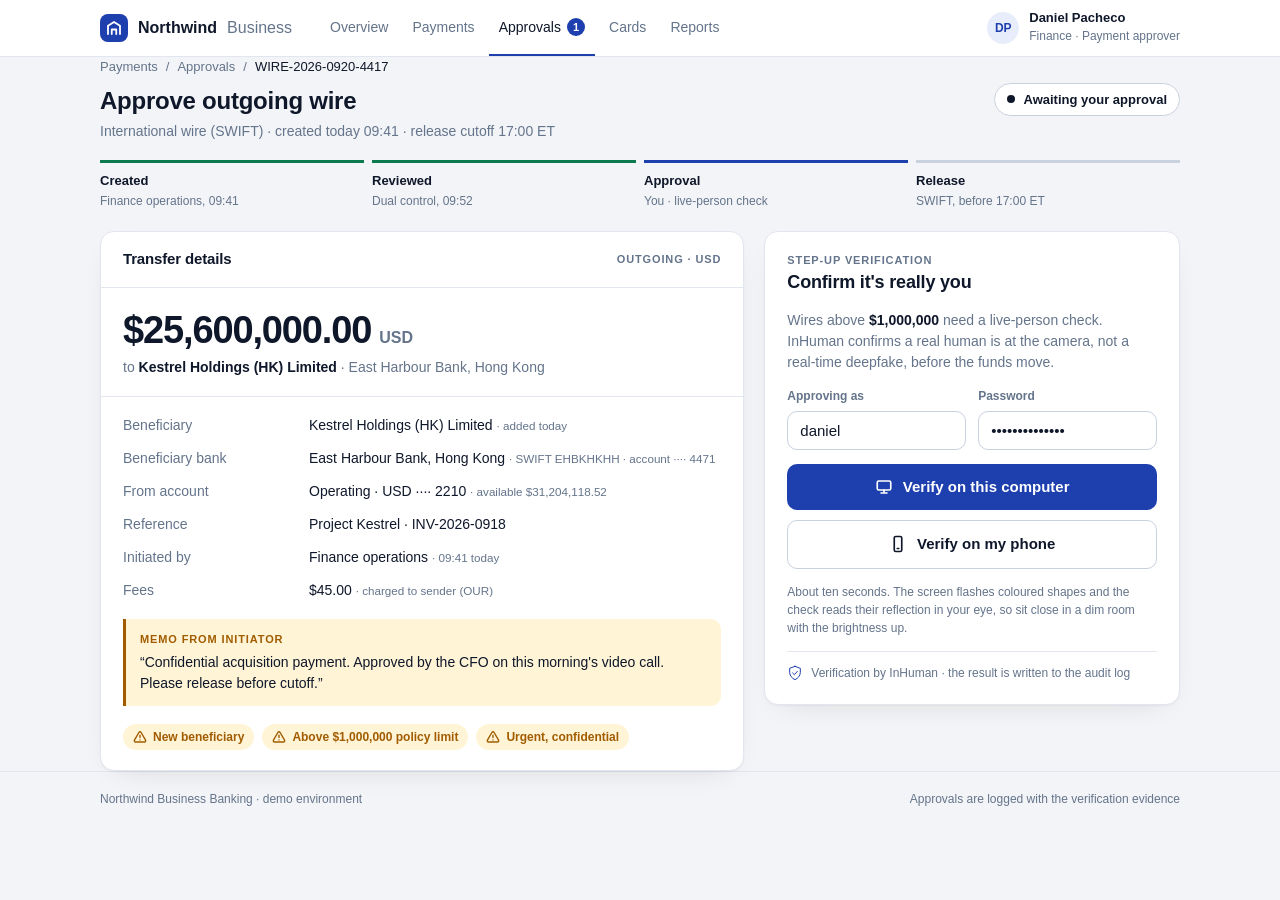
==== web/index.html @ 572b12ad "Web: hands-free check driven by live face tracking The selfie fires when the face is framed and stil" ====
<!doctype html>
<html lang="en">
<head>
<meta charset="utf-8">
<meta name="viewport" content="width=device-width, initial-scale=1">
<meta name="color-scheme" content="light dark">
<title>Northwind Business: approve wire</title>
<style>
  :root {
    --bg: #f3f4f7; --card: #ffffff; --ink: #0f172a; --muted: #64748b; --line: #e2e6ee; --line-strong: #c9d1de;
    --brand: #1e3fae; --brand-ink: #ffffff; --brand-soft: #e8edfb;
    --green: #0c7a4f; --green-bg: #e6f6ee; --red: #b42318; --red-bg: #fdecea;
    --amber: #a15c00; --amber-bg: #fff4d6; --blue: #1d4ed8; --blue-bg: #e9f0ff;
    --code-bg: #eef1f6;
    --shadow: 0 1px 2px rgba(15,23,42,.04), 0 10px 30px -18px rgba(15,23,42,.18);
  }
  @media (prefers-color-scheme: dark) {
    :root {
      --bg: #0b0f17; --card: #131926; --ink: #e6e9ef; --muted: #98a2b3; --line: #222a3a; --line-strong: #34405a;
      --brand: #6d8dff; --brand-ink: #0b0f17; --brand-soft: #1a2340;
      --green: #3ed39a; --green-bg: #0f2b22; --red: #ff8a7a; --red-bg: #3a1815;
      --amber: #f2c14e; --amber-bg: #362b0e; --blue: #8fb0ff; --blue-bg: #17223c;
      --code-bg: #1b2333;
      --shadow: 0 1px 2px rgba(0,0,0,.4), 0 10px 30px -18px rgba(0,0,0,.6);
    }
  }
  * { box-sizing: border-box; }
  html { -webkit-text-size-adjust: 100%; }
  body { margin: 0; background: var(--bg); color: var(--ink);
    font: 14px/1.5 -apple-system, BlinkMacSystemFont, "Inter", "Segoe UI", Roboto, sans-serif;
    -webkit-font-smoothing: antialiased; }
  a { color: var(--brand); }
  h1, h2, h3 { margin: 0; font-weight: 650; letter-spacing: -.01em; }
  p { margin: 0; }
  code { font: 12px/1.4 ui-monospace, SFMono-Regular, Menlo, monospace; background: var(--code-bg);
    padding: 1px 6px; border-radius: 6px; }
  .wrap { max-width: 1120px; margin: 0 auto; padding: 0 20px; }
  .num { font-variant-numeric: tabular-nums; }
  svg.i { width: 18px; height: 18px; flex: none; }

  /* Top bar */
  .topbar { background: var(--card); border-bottom: 1px solid var(--line); position: sticky; top: 0; z-index: 5; }
  .topbar .wrap { height: 56px; display: flex; align-items: center; gap: 28px; }
  .brand { display: flex; align-items: center; gap: 10px; color: var(--ink); text-decoration: none; font-weight: 700; font-size: 16px; }
  .brand .mark { width: 28px; height: 28px; border-radius: 8px; background: var(--brand); color: var(--brand-ink);
    display: grid; place-items: center; }
  .brand .mark svg { width: 18px; height: 18px; }
  .brand .biz { color: var(--muted); font-weight: 500; }
  nav.tabs { display: flex; gap: 4px; height: 100%; }
  nav.tabs a { display: flex; align-items: center; gap: 6px; padding: 0 10px; color: var(--muted); text-decoration: none;
    font-weight: 500; border-bottom: 2px solid transparent; }
  nav.tabs a.on { color: var(--ink); border-bottom-color: var(--brand); }
  nav.tabs .badge { background: var(--brand); color: var(--brand-ink); font-size: 11px; font-weight: 700; padding: 0 6px;
    border-radius: 999px; line-height: 18px; }
  .me { margin-left: auto; display: flex; align-items: center; gap: 10px; }
  .me .avatar { width: 32px; height: 32px; border-radius: 50%; background: var(--brand-soft); color: var(--brand);
    display: grid; place-items: center; font-weight: 700; font-size: 12px; }
  .me b { display: block; font-size: 13px; line-height: 1.2; }
  .me small { color: var(--muted); font-size: 12px; }
  @media (max-width: 760px) { nav.tabs, .me div { display: none; } }

  /* Page head */
  main { padding: 24px 0 56px; }
  .crumbs { color: var(--muted); font-size: 13px; display: flex; gap: 8px; flex-wrap: wrap; }
  .crumbs span:last-child { color: var(--ink); font-weight: 500; }
  .pagehead { display: flex; align-items: flex-start; justify-content: space-between; gap: 16px; margin: 6px 0 18px; flex-wrap: wrap; }
  .pagehead h1 { font-size: 24px; }
  .pagehead .sub { color: var(--muted); margin-top: 2px; }
  .chip { display: inline-flex; align-items: center; gap: 8px; padding: 6px 12px; border-radius: 999px; font-weight: 600;
    font-size: 13px; border: 1px solid var(--line-strong); background: var(--card); white-space: nowrap; }
  .chip::before { content: ""; width: 8px; height: 8px; border-radius: 50%; background: currentColor; }
  .chip.info { color: var(--blue); background: var(--blue-bg); border-color: transparent; }
  .chip.info::before { animation: pulse 1.2s ease-in-out infinite; }
  .chip.ok { color: var(--green); background: var(--green-bg); border-color: transparent; }
  .chip.bad { color: var(--red); background: var(--red-bg); border-color: transparent; }
  .chip.warn { color: var(--amber); background: var(--amber-bg); border-color: transparent; }

  /* Progress steps */
  ol.steps { list-style: none; margin: 0 0 20px; padding: 0; display: grid; grid-template-columns: repeat(4, 1fr); gap: 8px; }
  ol.steps li { border-top: 3px solid var(--line-strong); padding-top: 8px; }
  ol.steps b { display: block; font-size: 13px; font-weight: 600; }
  ol.steps small { color: var(--muted); font-size: 12px; }
  ol.steps li.done { border-top-color: var(--green); }
  ol.steps li.current { border-top-color: var(--brand); }
  ol.steps li.active { border-top-color: var(--blue); animation: pulse 1.2s ease-in-out infinite; }
  ol.steps li.failed { border-top-color: var(--red); }
  ol.steps li.hold { border-top-color: var(--amber); }
  @media (max-width: 560px) { ol.steps small { display: none; } }

  /* Layout */
  .grid { display: grid; grid-template-columns: minmax(0, 1.55fr) minmax(320px, 1fr); gap: 20px; align-items: start; }
  @media (max-width: 860px) { .grid { grid-template-columns: 1fr; } }
  .card { background: var(--card); border: 1px solid var(--line); border-radius: 14px; box-shadow: var(--shadow); }
  .card > .head { padding: 16px 22px; border-bottom: 1px solid var(--line); display: flex; align-items: center; justify-content: space-between; gap: 12px; }
  .card > .head h2 { font-size: 15px; }
  .eyebrow { font-size: 11px; font-weight: 700; letter-spacing: .08em; text-transform: uppercase; color: var(--muted); }

  /* Transfer details */
  .hero { padding: 22px 22px 18px; border-bottom: 1px solid var(--line); }
  .amount { font-size: 38px; font-weight: 650; letter-spacing: -.03em; line-height: 1.1; }
  .amount small { font-size: 16px; font-weight: 600; color: var(--muted); letter-spacing: 0; margin-left: 8px; }
  @media (max-width: 480px) { .amount { font-size: 30px; } .amount small { font-size: 14px; } }
  .hero .to { margin-top: 6px; color: var(--muted); }
  .hero .to b { color: var(--ink); font-weight: 600; }
  dl.kv { margin: 0; padding: 18px 22px; display: grid; grid-template-columns: 170px 1fr; row-gap: 12px; column-gap: 16px; }
  dl.kv dt { color: var(--muted); }
  dl.kv dd { margin: 0; }
  dl.kv dd small { color: var(--muted); }
  @media (max-width: 560px) { dl.kv { grid-template-columns: 1fr; row-gap: 4px; } dl.kv dd { margin-bottom: 8px; } }
  .memo { margin: 0 22px 18px; padding: 12px 14px; border-left: 3px solid var(--amber); background: var(--amber-bg);
    border-radius: 0 10px 10px 0; color: var(--ink); }
  .memo .eyebrow { color: var(--amber); margin-bottom: 4px; }
  .flags { display: flex; flex-wrap: wrap; gap: 8px; padding: 0 22px 20px; }
  .flag { display: inline-flex; align-items: center; gap: 6px; padding: 4px 10px; border-radius: 999px; font-size: 12px; font-weight: 600;
    color: var(--amber); background: var(--amber-bg); }
  .flag svg { width: 14px; height: 14px; }

  /* Approval panel */
  .approve { position: sticky; top: 76px; }
  .approve .body { padding: 20px 22px 22px; display: flex; flex-direction: column; gap: 14px; }
  .approve h2 { font-size: 18px; }
  .approve .lead { color: var(--muted); }
  .approve .lead b { color: var(--ink); font-weight: 600; }
  label { display: block; font-size: 12px; font-weight: 600; color: var(--muted); margin-bottom: 6px; }
  input { width: 100%; padding: 10px 12px; border-radius: 10px; border: 1px solid var(--line-strong); background: transparent;
    color: var(--ink); font-size: 15px; font-family: inherit; }
  input:focus { outline: 2px solid var(--brand); outline-offset: -1px; border-color: transparent; }
  .fields { display: grid; grid-template-columns: 1fr 1fr; gap: 12px; }
  @media (max-width: 400px) { .fields { grid-template-columns: 1fr; } }
  .choices { display: flex; flex-direction: column; gap: 10px; }
  button { display: flex; align-items: center; justify-content: center; gap: 10px; width: 100%; padding: 12px 16px; border: 0;
    border-radius: 10px; font: inherit; font-size: 15px; font-weight: 600; cursor: pointer; }
  button.primary { background: var(--brand); color: var(--brand-ink); }
  button.alt { background: transparent; color: var(--ink); border: 1px solid var(--line-strong); }
  button:disabled { opacity: .5; cursor: default; }
  .fine { color: var(--muted); font-size: 12px; }
  .powered { display: flex; align-items: center; gap: 8px; color: var(--muted); font-size: 12px; padding-top: 12px; border-top: 1px solid var(--line); }
  .powered svg { width: 16px; height: 16px; color: var(--brand); }

  /* Status: waiting */
  #status { margin-top: 20px; display: none; }
  .wait { padding: 22px; display: flex; gap: 18px; align-items: flex-start; }
  .wait h2 { font-size: 17px; }
  .wait p { color: var(--muted); margin-top: 2px; }
  .wait .how { margin: 12px 0 0; padding: 0 0 0 18px; color: var(--muted); display: flex; gap: 20px; flex-wrap: wrap; }
  .wait .how li { padding-right: 4px; }
  .wait .reqid { margin-left: auto; color: var(--muted); font-size: 12px; white-space: nowrap; }
  @media (max-width: 640px) { .wait { flex-wrap: wrap; } .wait .reqid { margin-left: 0; } }
  .spinner { width: 26px; height: 26px; border-radius: 50%; border: 3px solid var(--blue); border-right-color: transparent;
    animation: spin .9s linear infinite; flex: none; margin-top: 2px; }
  @keyframes spin { to { transform: rotate(360deg); } }
  @keyframes pulse { 50% { opacity: .35; } }

  /* Status: verification report */
  .report { overflow: hidden; }
  .verdict { padding: 20px 22px; display: flex; gap: 16px; align-items: center; }
  .verdict .mark { width: 48px; height: 48px; border-radius: 50%; display: grid; place-items: center; flex: none; }
  .verdict .mark svg { width: 26px; height: 26px; }
  .verdict h2 { font-size: 20px; }
  .verdict p { margin-top: 2px; }
  .verdict img { width: 64px; height: 64px; border-radius: 50%; object-fit: cover; flex: none; margin-left: auto;
    border: 2px solid var(--card); box-shadow: 0 0 0 1px var(--line-strong); }
  .verdict.ok { background: var(--green-bg); color: var(--green); }
  .verdict.bad { background: var(--red-bg); color: var(--red); }
  .verdict.warn { background: var(--amber-bg); color: var(--amber); }
  .verdict.ok .mark { background: var(--green); color: #fff; }
  .verdict.bad .mark { background: var(--red); color: #fff; }
  .verdict.warn .mark { background: var(--amber); color: #fff; }
  .outcome { padding: 14px 22px; border-bottom: 1px solid var(--line); display: flex; gap: 12px; align-items: baseline; flex-wrap: wrap; }
  .outcome b { font-size: 15px; }
  .outcome span { color: var(--muted); }
  .compare { display: grid; grid-template-columns: 1fr auto 1fr; gap: 14px; align-items: stretch; padding: 18px 22px; border-bottom: 1px solid var(--line); }
  .compare .cell { border: 1px solid var(--line); border-radius: 12px; padding: 14px 16px; }
  .compare .cell.hi { border-color: var(--line-strong); background: var(--bg); }
  .compare .big { font-size: 18px; font-weight: 650; margin: 4px 0 2px; }
  .compare .sm { color: var(--muted); font-size: 12px; }
  .compare .vs { align-self: center; color: var(--muted); font-size: 12px; font-weight: 700; letter-spacing: .08em; }
  .compare .ok .big { color: var(--green); } .compare .bad .big { color: var(--red); } .compare .warn .big { color: var(--amber); }
  @media (max-width: 640px) { .compare { grid-template-columns: 1fr; } .compare .vs { justify-self: center; } }
  .tiles { display: grid; grid-template-columns: repeat(auto-fit, minmax(190px, 1fr)); gap: 12px; padding: 18px 22px; }
  .tile { border: 1px solid var(--line); border-radius: 12px; padding: 12px 14px; }
  .tile .name { display: flex; align-items: center; gap: 7px; font-size: 11px; font-weight: 700; letter-spacing: .06em;
    text-transform: uppercase; color: var(--muted); }
  .dot { width: 9px; height: 9px; border-radius: 50%; background: var(--line-strong); }
  .dot.green { background: var(--green); } .dot.red { background: var(--red); } .dot.yellow { background: var(--amber); }
  .tile .headline { font-size: 17px; font-weight: 650; margin-top: 4px; }
  .tile .detail { font-size: 12px; color: var(--muted); margin-top: 2px; }
  .meta { padding: 12px 22px 16px; color: var(--muted); font-size: 12px; display: flex; gap: 16px; flex-wrap: wrap; border-top: 1px solid var(--line); min-width: 0; }
  .meta code { overflow-wrap: anywhere; }
  .error { padding: 18px 22px; color: var(--red); background: var(--red-bg); }
  .error h2 { font-size: 16px; }

  footer.foot { border-top: 1px solid var(--line); color: var(--muted); font-size: 12px; padding: 18px 0; }
  footer.foot .wrap { display: flex; justify-content: space-between; gap: 12px; flex-wrap: wrap; }
  @media (prefers-reduced-motion: reduce) { .spinner, .chip.info::before, ol.steps li.active { animation: none; } }
</style>
</head>
<body>

<header class="topbar">
  <div class="wrap">
    <a class="brand" href="#">
      <span class="mark" aria-hidden="true"><svg viewBox="0 0 24 24" fill="none" stroke="currentColor" stroke-width="2.4" stroke-linecap="round" stroke-linejoin="round"><path d="M4 20V9l8-5 8 5v11"/><path d="M9 20v-6h6v6"/></svg></span>
      <span>Northwind</span><span class="biz">Business</span>
    </a>
    <nav class="tabs" aria-label="Sections">
      <a href="#">Overview</a><a href="#">Payments</a><a href="#" class="on">Approvals <span class="badge">1</span></a><a href="#">Cards</a><a href="#">Reports</a>
    </nav>
    <div class="me"><div class="avatar">DP</div><div><b>Daniel Pacheco</b><small>Finance · Payment approver</small></div></div>
  </div>
</header>

<main class="wrap">
  <div class="crumbs"><span>Payments</span><span>/</span><span>Approvals</span><span>/</span><span>WIRE-2026-0920-4417</span></div>
  <div class="pagehead">
    <div><h1>Approve outgoing wire</h1><p class="sub">International wire (SWIFT) · created today 09:41 · release cutoff 17:00 ET</p></div>
    <span id="stateChip" class="chip">Awaiting your approval</span>
  </div>

  <ol class="steps" aria-label="Progress">
    <li class="done"><b>Created</b><small>Finance operations, 09:41</small></li>
    <li class="done"><b>Reviewed</b><small>Dual control, 09:52</small></li>
    <li id="stepApprove" class="current"><b>Approval</b><small id="stepApproveSub">You · live-person check</small></li>
    <li id="stepRelease"><b>Release</b><small>SWIFT, before 17:00 ET</small></li>
  </ol>

  <div class="grid">
    <section class="card details" aria-label="Transfer details">
      <div class="head"><h2>Transfer details</h2><span class="eyebrow">Outgoing · USD</span></div>
      <div class="hero">
        <div class="amount num">$25,600,000.00<small>USD</small></div>
        <p class="to">to <b>Kestrel Holdings (HK) Limited</b> · East Harbour Bank, Hong Kong</p>
      </div>
      <dl class="kv">
        <dt>Beneficiary</dt><dd>Kestrel Holdings (HK) Limited <small>· added today</small></dd>
        <dt>Beneficiary bank</dt><dd>East Harbour Bank, Hong Kong <small class="num">· SWIFT EHBKHKHH · <span style="white-space:nowrap">account ···· 4471</span></small></dd>
        <dt>From account</dt><dd>Operating · USD <span class="num">···· 2210</span> <small class="num">· available $31,204,118.52</small></dd>
        <dt>Reference</dt><dd>Project Kestrel · <span class="num">INV-2026-0918</span></dd>
        <dt>Initiated by</dt><dd>Finance operations <small>· 09:41 today</small></dd>
        <dt>Fees</dt><dd class="num">$45.00 <small>· charged to sender (OUR)</small></dd>
      </dl>
      <div class="memo">
        <div class="eyebrow">Memo from initiator</div>
        “Confidential acquisition payment. Approved by the CFO on this morning's video call. Please release before cutoff.”
      </div>
      <div class="flags" aria-label="Risk flags">
        <span class="flag"><svg viewBox="0 0 24 24" fill="none" stroke="currentColor" stroke-width="2.4" stroke-linecap="round"><path d="M12 9v4M12 17h.01"/><path d="M10.3 3.9 2.5 17.5a2 2 0 0 0 1.7 3h15.6a2 2 0 0 0 1.7-3L13.7 3.9a2 2 0 0 0-3.4 0Z"/></svg>New beneficiary</span>
        <span class="flag"><svg viewBox="0 0 24 24" fill="none" stroke="currentColor" stroke-width="2.4" stroke-linecap="round"><path d="M12 9v4M12 17h.01"/><path d="M10.3 3.9 2.5 17.5a2 2 0 0 0 1.7 3h15.6a2 2 0 0 0 1.7-3L13.7 3.9a2 2 0 0 0-3.4 0Z"/></svg>Above $1,000,000 policy limit</span>
        <span class="flag"><svg viewBox="0 0 24 24" fill="none" stroke="currentColor" stroke-width="2.4" stroke-linecap="round"><path d="M12 9v4M12 17h.01"/><path d="M10.3 3.9 2.5 17.5a2 2 0 0 0 1.7 3h15.6a2 2 0 0 0 1.7-3L13.7 3.9a2 2 0 0 0-3.4 0Z"/></svg>Urgent, confidential</span>
      </div>
    </section>

    <aside class="card approve" aria-label="Approval">
      <div class="body">
        <div>
          <div class="eyebrow">Step-up verification</div>
          <h2>Confirm it's really you</h2>
        </div>
        <p class="lead">Wires above <b>$1,000,000</b> need a live-person check. InHuman confirms a real human is at the camera, not a real-time deepfake, before the funds move.</p>
        <div class="fields">
          <div><label for="user">Approving as</label><input id="user" value="daniel" autocomplete="off" spellcheck="false"></div>
          <div><label for="pw">Password</label><input id="pw" type="password" value="hunter2hunter2"></div>
        </div>
        <div class="choices">
          <button id="goWeb" class="primary"><svg class="i" viewBox="0 0 24 24" fill="none" stroke="currentColor" stroke-width="2.2" stroke-linecap="round" stroke-linejoin="round"><rect x="3" y="4" width="18" height="12" rx="2"/><path d="M8 20h8M12 16v4"/></svg>Verify on this computer</button>
          <button id="goPhone" class="alt"><svg class="i" viewBox="0 0 24 24" fill="none" stroke="currentColor" stroke-width="2.2" stroke-linecap="round" stroke-linejoin="round"><rect x="7" y="2" width="10" height="20" rx="2"/><path d="M11 18h2"/></svg>Verify on my phone</button>
        </div>
        <p class="fine">About ten seconds. The screen flashes coloured shapes and the check reads their reflection in your eye, so sit close in a dim room with the brightness up.</p>
        <div class="powered"><svg viewBox="0 0 48 48" fill="none" stroke="currentColor" stroke-width="3" stroke-linejoin="round" stroke-linecap="round"><path d="M24 4 8 10v12c0 10 7 18 16 22 9-4 16-12 16-22V10L24 4Z"/><path d="m17 24 5 5 9-10"/></svg>Verification by InHuman · the result is written to the audit log</div>
      </div>
    </aside>
  </div>

  <div id="status" aria-live="polite"></div>
</main>

<footer class="foot"><div class="wrap"><span>Northwind Business Banking · demo environment</span><span>Approvals are logged with the verification evidence</span></div></footer>

<script>
const $ = (id) => document.getElementById(id);
const esc = (s) => String(s ?? "").replace(/[&<>"']/g, c => ({"&":"&amp;","<":"&lt;",">":"&gt;",'"':"&quot;","'":"&#39;"}[c]));
let timer = null;

const APP_NAME = "Northwind Business";
// ?inject[=port] on this page is passed on to the InHuman tab (attack demo: its camera becomes the live face swap).
const PARAMS = new URLSearchParams(location.search);
const INJECT = PARAMS.has("inject") ? (PARAMS.get("inject") || "") : null;
function appUrl(req) {
  let u = `/app/?request=${encodeURIComponent(req.id)}&user=${encodeURIComponent(req.user)}`;
  if (INJECT !== null) u += `&inject=${encodeURIComponent(INJECT)}`;
  return u;
}

const ICON = {
  ok: `<svg viewBox="0 0 24 24" fill="none" stroke="currentColor" stroke-width="3" stroke-linecap="round" stroke-linejoin="round"><path d="m5 12.5 4.5 4.5L19 7"/></svg>`,
  bad: `<svg viewBox="0 0 24 24" fill="none" stroke="currentColor" stroke-width="3" stroke-linecap="round"><path d="M6 6l12 12M18 6 6 18"/></svg>`,
  warn: `<svg viewBox="0 0 24 24" fill="none" stroke="currentColor" stroke-width="3" stroke-linecap="round"><path d="M12 7v6M12 17h.01"/></svg>`,
};

// What the bank does with each InHuman verdict.
const VERDICT = {
  verified:     { title: "Verified", tone: "ok",   outcome: "Wire released",
                  note: "A live person matching the enrolled face approved this transfer. Queued for SWIFT release." },
  unverified:   { title: "Not verified", tone: "bad", outcome: "Transfer blocked",
                  note: "InHuman could not confirm a live human at the camera. The wire is held and Security has been notified." },
  unverifiable: { title: "Couldn't verify", tone: "warn", outcome: "Transfer on hold",
                  note: "The check could not be completed. Try again in a dimmer room with the screen at full brightness." },
  denied:       { title: "Denied", tone: "bad", outcome: "Transfer cancelled",
                  note: "The approval was declined from the phone." },
};

const CHIP = { idle: ["", "Awaiting your approval"], pending: ["info", "Verifying approver"], verified: ["ok", "Released"],
               unverified: ["bad", "Blocked"], unverifiable: ["warn", "On hold"], denied: ["bad", "Cancelled"] };

function setStage(state) {
  const [tone, text] = CHIP[state] || CHIP.idle;
  const chip = $("stateChip");
  chip.className = `chip ${tone}`;
  chip.textContent = text;
  $("stepApprove").className = { pending: "active", verified: "done", unverified: "failed", denied: "failed", unverifiable: "hold" }[state] || "current";
  $("stepRelease").className = state === "verified" ? "done" : "";
  $("stepApproveSub").textContent = { pending: "InHuman check in progress", verified: "Live person confirmed", unverified: "Not a verified live person",
                                       denied: "Declined on the phone", unverifiable: "Check incomplete" }[state] || "You · live-person check";
}

function show(html) { const s = $("status"); s.style.display = "block"; s.innerHTML = html; }

function render(req) {
  if (req.status === "pending") {
    const web = req.device === "web";
    setStage("pending");
    return show(`<section class="card wait"><div class="spinner"></div><div>
      <h2>${web ? "Finish the check in the InHuman tab" : "Check your phone"}</h2>
      <p>${web ? `It opened in a new tab. If it didn't, <a href="${esc(appUrl(req))}" target="_blank" rel="noopener">open it here</a>.`
               : `Open InHuman on your phone and approve the request from ${esc(APP_NAME)}.`}</p>
      <ol class="how"><li>Take a selfie</li><li>Lean in while the screen flashes</li><li>The result returns here automatically</li></ol>
      </div><div class="reqid num">Request <code>${esc(req.id)}</code></div></section>`);
  }
  const r = req.result || {};
  const ok = r.verdict === "verified";
  const v = VERDICT[r.verdict] || { title: r.verdict, tone: "bad", outcome: "Transfer held", note: "" };
  setStage(VERDICT[r.verdict] ? r.verdict : "unverifiable");

  const img = r.capture ? `<img src="/captures/${esc(r.capture)}/selfie.jpg" alt="" onerror="this.remove()">` : "";
  const tiles = (r.tiles || []).map(t => `<div class="tile"><div class="name"><span class="dot ${esc(t.status)}"></span>${esc(t.name)}</div>
    <div class="headline">${esc(t.headline)}</div><div class="detail">${esc(t.detail)}</div></div>`).join("");

  // What face recognition alone would have concluded, next to what InHuman concluded.
  let compare = "";
  if (typeof r.face_similarity === "number") {
    const pass = typeof r.face_pass_mark === "number" ? r.face_pass_mark : 0.35;
    const facePass = r.face_similarity >= pass;
    compare = `<div class="compare">
      <div class="cell ${facePass ? (ok ? "ok" : "bad") : "bad"}"><div class="eyebrow">Face recognition alone</div>
        <div class="big">${facePass ? (ok ? "Approved" : "Would have released the wire") : "Would have rejected"}</div>
        <div class="sm num">similarity ${r.face_similarity.toFixed(2)} against a ${pass.toFixed(2)} pass mark</div></div>
      <div class="vs">VS</div>
      <div class="cell hi ${v.tone}"><div class="eyebrow">InHuman live-person check</div>
        <div class="big">${esc(v.outcome)}</div><div class="sm">${esc(r.reason)}</div></div></div>`;
  }
  const meta = [`Request <code>${esc(req.id)}</code>`, r.processing_s ? `Analyzed in ${Number(r.processing_s).toFixed(1)} s` : "",
                r.capture ? `Evidence <code>${esc(r.capture)}</code>` : ""].filter(Boolean).map(m => `<span class="num">${m}</span>`).join("");

  show(`<section class="card report">
    <div class="verdict ${v.tone}"><div class="mark">${ICON[v.tone]}</div><div><h2>${esc(v.title)}</h2><p>${esc(r.reason)}</p></div>${img}</div>
    <div class="outcome"><b>${esc(v.outcome)}</b><span>${esc(v.note)}</span></div>
    ${compare}${tiles ? `<div class="tiles">${tiles}</div>` : ""}
    <div class="meta">${meta}</div></section>`);
  $("status").scrollIntoView({ behavior: "smooth", block: "nearest" });
}

const buttons = [$("goWeb"), $("goPhone")];

async function signIn(device) {
  clearInterval(timer);
  buttons.forEach(b => b.disabled = true);
  // Open the tab inside the click, before any await, or the pop-up blocker eats it.
  const tab = device === "web" ? window.open("about:blank", "inhuman") : null;
  const res = await fetch("/auth/requests", { method: "POST", headers: { "Content-Type": "application/json" },
    body: JSON.stringify({ user: $("user").value.trim(), app_name: APP_NAME, device }) });
  if (!res.ok) {
    if (tab) tab.close();
    setStage("idle");
    show(`<section class="card error"><h2>Couldn't start the check</h2><p>${esc(await res.text())}</p></section>`);
    buttons.forEach(b => b.disabled = false);
    return;
  }
  let req = await res.json();
  if (tab) tab.location = appUrl(req);
  render(req);
  timer = setInterval(async () => {
    req = await (await fetch(`/auth/requests/${req.id}`)).json();
    render(req);
    if (req.status !== "pending") { clearInterval(timer); buttons.forEach(b => b.disabled = false); }
  }, 1000);
}

$("goWeb").onclick = () => signIn("web");
$("goPhone").onclick = () => signIn("phone");

// ?replay=<capture folder>: show a saved check's outcome without running one (same as the InHuman app's ?replay).
async function replay(name) {
  const r = await (await fetch(`/captures/${encodeURIComponent(name)}/result.json`)).json();
  const sim = ((r.signals || {}).identity || {}).similarity;
  render({ id: "replay", user: $("user").value, device: "web", status: "done",
           result: { verdict: r.verdict, reason: r.reason, tiles: r.tiles, capture: r.capture || name, processing_s: r.processing_s,
                     face_similarity: typeof sim === "number" ? sim : null, face_pass_mark: 0.35 } });
}
if (PARAMS.get("replay")) replay(PARAMS.get("replay")).catch(e => show(`<section class="card error"><h2>Replay failed</h2><p>${esc(e.message)}</p></section>`));
</script>
</body>
</html>
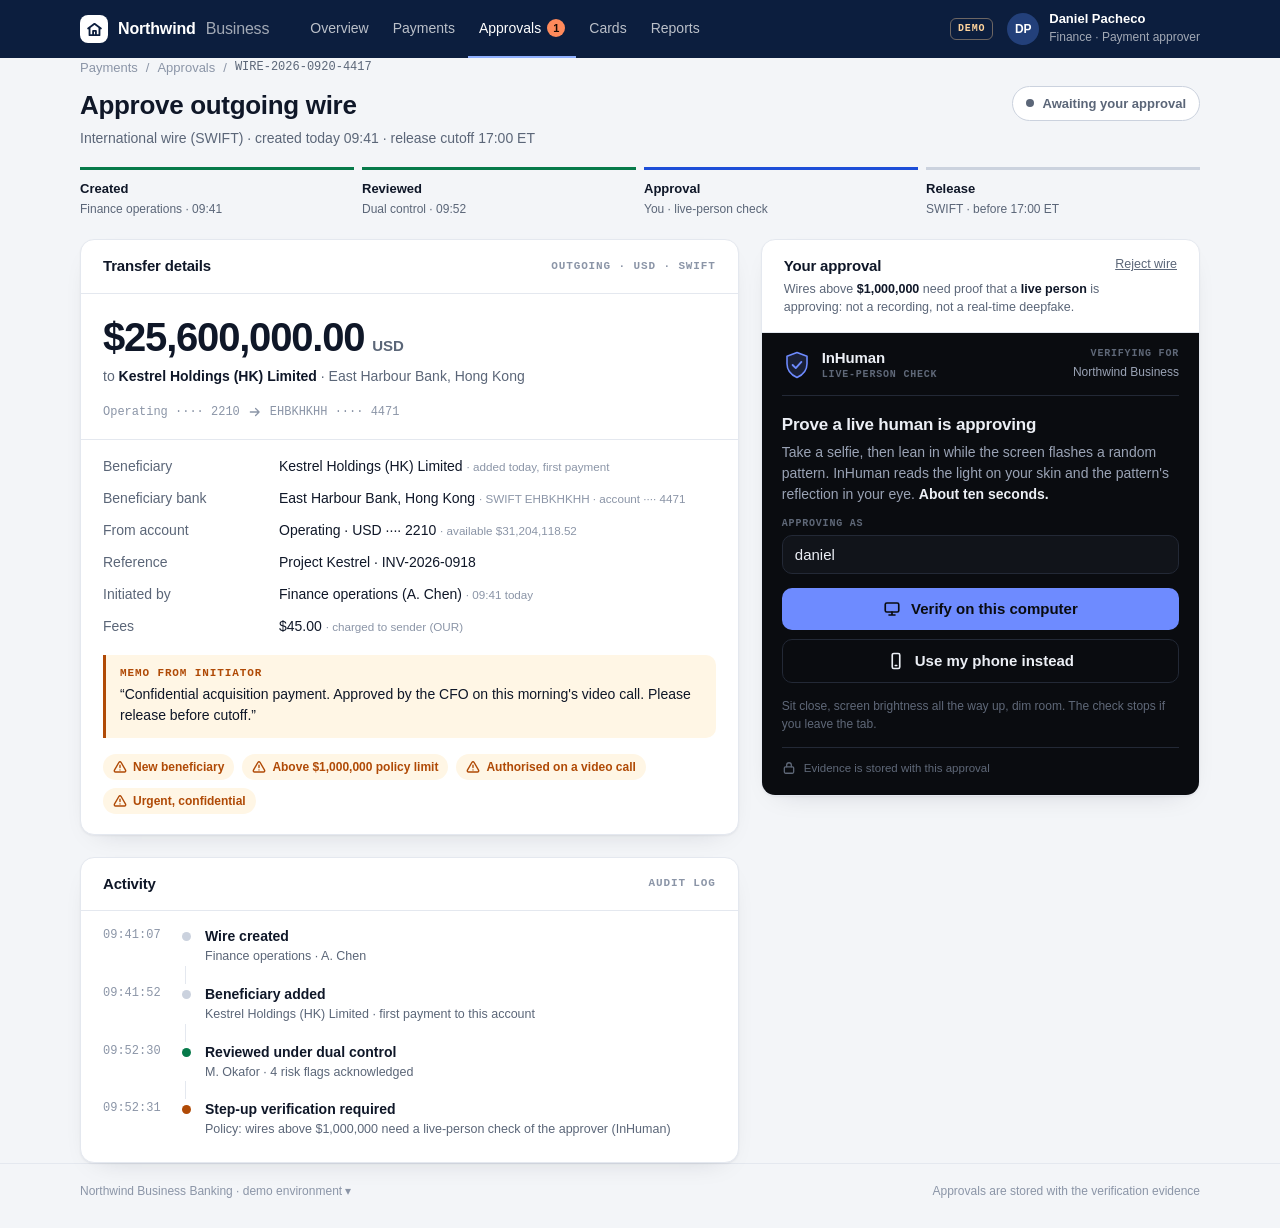
==== commit 677488ea: "Results, bank page, iPhone app and pitch docs Results screen: verdict hero, a 'same video, two answe" ====
--- a/web/index.html
+++ b/web/index.html
@@ -3,210 +3,276 @@
 <head>
 <meta charset="utf-8">
 <meta name="viewport" content="width=device-width, initial-scale=1">
-<meta name="color-scheme" content="light dark">
-<title>Northwind Business: approve wire</title>
+<meta name="color-scheme" content="light">
+<title>Approve wire · Northwind Business</title>
 <style>
+  /* ---- Northwind Business: the relying party. Light, quiet, bank-like. ---- */
   :root {
-    --bg: #f3f4f7; --card: #ffffff; --ink: #0f172a; --muted: #64748b; --line: #e2e6ee; --line-strong: #c9d1de;
-    --brand: #1e3fae; --brand-ink: #ffffff; --brand-soft: #e8edfb;
-    --green: #0c7a4f; --green-bg: #e6f6ee; --red: #b42318; --red-bg: #fdecea;
-    --amber: #a15c00; --amber-bg: #fff4d6; --blue: #1d4ed8; --blue-bg: #e9f0ff;
-    --code-bg: #eef1f6;
-    --shadow: 0 1px 2px rgba(15,23,42,.04), 0 10px 30px -18px rgba(15,23,42,.18);
-  }
-  @media (prefers-color-scheme: dark) {
-    :root {
-      --bg: #0b0f17; --card: #131926; --ink: #e6e9ef; --muted: #98a2b3; --line: #222a3a; --line-strong: #34405a;
-      --brand: #6d8dff; --brand-ink: #0b0f17; --brand-soft: #1a2340;
-      --green: #3ed39a; --green-bg: #0f2b22; --red: #ff8a7a; --red-bg: #3a1815;
-      --amber: #f2c14e; --amber-bg: #362b0e; --blue: #8fb0ff; --blue-bg: #17223c;
-      --code-bg: #1b2333;
-      --shadow: 0 1px 2px rgba(0,0,0,.4), 0 10px 30px -18px rgba(0,0,0,.6);
-    }
+    --bg: #f3f5f8; --card: #ffffff; --ink: #0f1728; --muted: #5b6678; --faint: #8b95a7;
+    --line: #e4e8ef; --line-strong: #cbd2de;
+    --navy: #0c1e3e; --brand: #1d4ed8;
+    --ok: #077a4a; --ok-bg: #e8f7ef; --ok-line: #a5dec0;
+    --bad: #b42318; --bad-bg: #fdf0ee; --bad-line: #f2b6ae;
+    --warn: #b04a06; --warn-bg: #fff6e5; --warn-line: #f4d391;
+    --info: #1b56c9; --info-bg: #eaf1ff;
+    --font: -apple-system, BlinkMacSystemFont, "SF Pro Text", Inter, "Segoe UI", Roboto, sans-serif;
+    --mono: ui-monospace, "SF Mono", SFMono-Regular, Menlo, monospace;
+    --shadow: 0 1px 2px rgba(16,24,40,.05), 0 10px 28px -18px rgba(16,24,40,.22);
+
+    /* ---- InHuman widget. Mirrors web/app/tokens.css so it reads as the same product. ---- */
+    --ih-bg: #0a0c10; --ih-surface: #11141a; --ih-raised: #171b23; --ih-line: #232936;
+    --ih-text: #eceff5; --ih-text-2: #9aa3b5; --ih-text-3: #5f6878;
+    --ih-accent: #6e8bff; --ih-accent-soft: rgba(110,139,255,.14);
+    --ih-ok: #35d49a; --ih-ok-soft: rgba(53,212,154,.13);
+    --ih-bad: #ff5d5d; --ih-bad-soft: rgba(255,93,93,.13);
+    --ih-warn: #ffb547; --ih-warn-soft: rgba(255,181,71,.13);
   }
   * { box-sizing: border-box; }
   html { -webkit-text-size-adjust: 100%; }
-  body { margin: 0; background: var(--bg); color: var(--ink);
-    font: 14px/1.5 -apple-system, BlinkMacSystemFont, "Inter", "Segoe UI", Roboto, sans-serif;
-    -webkit-font-smoothing: antialiased; }
+  body { margin: 0; background: var(--bg); color: var(--ink); font: 14px/1.5 var(--font); -webkit-font-smoothing: antialiased; }
   a { color: var(--brand); }
-  h1, h2, h3 { margin: 0; font-weight: 650; letter-spacing: -.01em; }
+  h1, h2, h3 { margin: 0; font-weight: 650; letter-spacing: -.012em; }
   p { margin: 0; }
-  code { font: 12px/1.4 ui-monospace, SFMono-Regular, Menlo, monospace; background: var(--code-bg);
-    padding: 1px 6px; border-radius: 6px; }
-  .wrap { max-width: 1120px; margin: 0 auto; padding: 0 20px; }
+  code { font: 12px/1.4 var(--mono); overflow-wrap: anywhere; }
+  [hidden] { display: none !important; }
+  .wrap { max-width: 1160px; margin: 0 auto; padding: 0 20px; }
+  @media (max-width: 480px) { .wrap { padding: 0 16px; } }
   .num { font-variant-numeric: tabular-nums; }
+  .eyebrow { font: 600 11px/1.2 var(--mono); letter-spacing: .08em; text-transform: uppercase; color: var(--faint); }
   svg.i { width: 18px; height: 18px; flex: none; }
+  @keyframes pulse { 50% { opacity: .35; } }
+  @keyframes spin { to { transform: rotate(360deg); } }
+  @keyframes rise { from { opacity: 0; transform: translateY(6px); } to { opacity: 1; transform: none; } }
+  @keyframes slide { from { transform: translateX(-100%); } to { transform: translateX(300%); } }
+  @keyframes draw { to { stroke-dashoffset: 0; } }
+  @keyframes pop { 0% { transform: scale(.6); opacity: 0; } 60% { transform: scale(1.08); opacity: 1; } 100% { transform: scale(1); } }
 
   /* Top bar */
-  .topbar { background: var(--card); border-bottom: 1px solid var(--line); position: sticky; top: 0; z-index: 5; }
-  .topbar .wrap { height: 56px; display: flex; align-items: center; gap: 28px; }
-  .brand { display: flex; align-items: center; gap: 10px; color: var(--ink); text-decoration: none; font-weight: 700; font-size: 16px; }
-  .brand .mark { width: 28px; height: 28px; border-radius: 8px; background: var(--brand); color: var(--brand-ink);
-    display: grid; place-items: center; }
-  .brand .mark svg { width: 18px; height: 18px; }
-  .brand .biz { color: var(--muted); font-weight: 500; }
-  nav.tabs { display: flex; gap: 4px; height: 100%; }
-  nav.tabs a { display: flex; align-items: center; gap: 6px; padding: 0 10px; color: var(--muted); text-decoration: none;
-    font-weight: 500; border-bottom: 2px solid transparent; }
-  nav.tabs a.on { color: var(--ink); border-bottom-color: var(--brand); }
-  nav.tabs .badge { background: var(--brand); color: var(--brand-ink); font-size: 11px; font-weight: 700; padding: 0 6px;
-    border-radius: 999px; line-height: 18px; }
+  .topbar { background: var(--navy); color: #fff; position: sticky; top: 0; z-index: 5; }
+  .topbar .wrap { height: 58px; display: flex; align-items: center; gap: 30px; }
+  .brand { display: flex; align-items: center; gap: 10px; color: #fff; text-decoration: none; font-weight: 700; font-size: 16px; letter-spacing: -.01em; }
+  .brand .mark { width: 28px; height: 28px; border-radius: 8px; background: #fff; color: var(--navy); display: grid; place-items: center; }
+  .brand .mark svg { width: 17px; height: 17px; }
+  .brand .biz { color: rgba(255,255,255,.62); font-weight: 500; }
+  nav.tabs { display: flex; gap: 2px; height: 100%; }
+  nav.tabs a { display: flex; align-items: center; gap: 6px; padding: 0 11px; color: rgba(255,255,255,.72); text-decoration: none; font-weight: 500; border-bottom: 2px solid transparent; }
+  nav.tabs a.on { color: #fff; border-bottom-color: #8fb0ff; }
+  nav.tabs .badge { background: #ff8a5b; color: #1a0c04; font-size: 11px; font-weight: 700; padding: 0 6px; border-radius: 999px; line-height: 18px; }
   .me { margin-left: auto; display: flex; align-items: center; gap: 10px; }
-  .me .avatar { width: 32px; height: 32px; border-radius: 50%; background: var(--brand-soft); color: var(--brand);
-    display: grid; place-items: center; font-weight: 700; font-size: 12px; }
+  .me .avatar { width: 32px; height: 32px; border-radius: 50%; background: #23407a; color: #fff; display: grid; place-items: center; font-weight: 700; font-size: 12px; }
   .me b { display: block; font-size: 13px; line-height: 1.2; }
-  .me small { color: var(--muted); font-size: 12px; }
-  @media (max-width: 760px) { nav.tabs, .me div { display: none; } }
+  .me small { color: rgba(255,255,255,.62); font-size: 12px; }
+  .env { font: 600 10px/1 var(--mono); letter-spacing: .08em; text-transform: uppercase; color: #ffd39b; border: 1px solid rgba(255,211,155,.4); padding: 5px 7px; border-radius: 6px; margin-right: 4px; }
+  @media (max-width: 900px) { nav.tabs, .me div, .env { display: none; } }
 
   /* Page head */
-  main { padding: 24px 0 56px; }
-  .crumbs { color: var(--muted); font-size: 13px; display: flex; gap: 8px; flex-wrap: wrap; }
-  .crumbs span:last-child { color: var(--ink); font-weight: 500; }
-  .pagehead { display: flex; align-items: flex-start; justify-content: space-between; gap: 16px; margin: 6px 0 18px; flex-wrap: wrap; }
-  .pagehead h1 { font-size: 24px; }
-  .pagehead .sub { color: var(--muted); margin-top: 2px; }
-  .chip { display: inline-flex; align-items: center; gap: 8px; padding: 6px 12px; border-radius: 999px; font-weight: 600;
-    font-size: 13px; border: 1px solid var(--line-strong); background: var(--card); white-space: nowrap; }
+  main { padding: 22px 0 48px; }
+  .crumbs { color: var(--faint); font-size: 13px; display: flex; gap: 8px; flex-wrap: wrap; }
+  .crumbs span:last-child { color: var(--muted); font-family: var(--mono); font-size: 12px; }
+  .pagehead { display: flex; align-items: flex-start; justify-content: space-between; gap: 16px; margin: 8px 0 18px; flex-wrap: wrap; }
+  .pagehead h1 { font-size: 26px; }
+  .pagehead .sub { color: var(--muted); margin-top: 3px; }
+  .chip { display: inline-flex; align-items: center; gap: 8px; padding: 7px 13px; border-radius: 999px; font-weight: 600; font-size: 13px;
+    border: 1px solid var(--line-strong); background: var(--card); white-space: nowrap; color: var(--muted); }
   .chip::before { content: ""; width: 8px; height: 8px; border-radius: 50%; background: currentColor; }
-  .chip.info { color: var(--blue); background: var(--blue-bg); border-color: transparent; }
+  .chip.info { color: var(--info); background: var(--info-bg); border-color: transparent; }
   .chip.info::before { animation: pulse 1.2s ease-in-out infinite; }
-  .chip.ok { color: var(--green); background: var(--green-bg); border-color: transparent; }
-  .chip.bad { color: var(--red); background: var(--red-bg); border-color: transparent; }
-  .chip.warn { color: var(--amber); background: var(--amber-bg); border-color: transparent; }
+  .chip.ok { color: var(--ok); background: var(--ok-bg); border-color: transparent; }
+  .chip.bad { color: var(--bad); background: var(--bad-bg); border-color: transparent; }
+  .chip.warn { color: var(--warn); background: var(--warn-bg); border-color: transparent; }
 
   /* Progress steps */
   ol.steps { list-style: none; margin: 0 0 20px; padding: 0; display: grid; grid-template-columns: repeat(4, 1fr); gap: 8px; }
-  ol.steps li { border-top: 3px solid var(--line-strong); padding-top: 8px; }
+  ol.steps li { border-top: 3px solid var(--line-strong); padding-top: 9px; transition: border-color .3s; }
   ol.steps b { display: block; font-size: 13px; font-weight: 600; }
   ol.steps small { color: var(--muted); font-size: 12px; }
-  ol.steps li.done { border-top-color: var(--green); }
+  ol.steps li.done { border-top-color: var(--ok); }
   ol.steps li.current { border-top-color: var(--brand); }
-  ol.steps li.active { border-top-color: var(--blue); animation: pulse 1.2s ease-in-out infinite; }
-  ol.steps li.failed { border-top-color: var(--red); }
-  ol.steps li.hold { border-top-color: var(--amber); }
-  @media (max-width: 560px) { ol.steps small { display: none; } }
+  ol.steps li.active { border-top-color: var(--info); animation: pulse 1.2s ease-in-out infinite; }
+  ol.steps li.failed { border-top-color: var(--bad); }
+  ol.steps li.hold { border-top-color: var(--warn); }
+  @media (max-width: 600px) { ol.steps small { display: none; } }
 
   /* Layout */
-  .grid { display: grid; grid-template-columns: minmax(0, 1.55fr) minmax(320px, 1fr); gap: 20px; align-items: start; }
-  @media (max-width: 860px) { .grid { grid-template-columns: 1fr; } }
+  .grid { display: grid; grid-template-columns: minmax(0, 1.5fr) minmax(360px, 1fr); gap: 22px; align-items: start; }
+  .col { display: flex; flex-direction: column; gap: 22px; min-width: 0; }
+  .side { position: sticky; top: 78px; min-width: 0; }
+  @media (max-width: 900px) { .grid { grid-template-columns: 1fr; } .side { position: static; order: -1; } }
   .card { background: var(--card); border: 1px solid var(--line); border-radius: 14px; box-shadow: var(--shadow); }
-  .card > .head { padding: 16px 22px; border-bottom: 1px solid var(--line); display: flex; align-items: center; justify-content: space-between; gap: 12px; }
+  .card > .head { padding: 15px 22px; border-bottom: 1px solid var(--line); display: flex; align-items: center; justify-content: space-between; gap: 12px; }
   .card > .head h2 { font-size: 15px; }
-  .eyebrow { font-size: 11px; font-weight: 700; letter-spacing: .08em; text-transform: uppercase; color: var(--muted); }
 
   /* Transfer details */
-  .hero { padding: 22px 22px 18px; border-bottom: 1px solid var(--line); }
-  .amount { font-size: 38px; font-weight: 650; letter-spacing: -.03em; line-height: 1.1; }
-  .amount small { font-size: 16px; font-weight: 600; color: var(--muted); letter-spacing: 0; margin-left: 8px; }
-  @media (max-width: 480px) { .amount { font-size: 30px; } .amount small { font-size: 14px; } }
-  .hero .to { margin-top: 6px; color: var(--muted); }
+  .hero { padding: 22px 22px 18px; border-bottom: 1px solid var(--line); display: flex; justify-content: space-between; gap: 16px; align-items: flex-end; flex-wrap: wrap; }
+  .amount { font-size: 40px; font-weight: 650; letter-spacing: -.03em; line-height: 1.05; }
+  .amount small { font-size: 15px; font-weight: 600; color: var(--muted); letter-spacing: 0; margin-left: 8px; }
+  @media (max-width: 480px) { .amount { font-size: 30px; } .amount small { font-size: 13px; } }
+  .hero .to { margin-top: 8px; color: var(--muted); }
   .hero .to b { color: var(--ink); font-weight: 600; }
-  dl.kv { margin: 0; padding: 18px 22px; display: grid; grid-template-columns: 170px 1fr; row-gap: 12px; column-gap: 16px; }
+  .hero .route { display: flex; align-items: center; gap: 8px; color: var(--faint); font-size: 12px; font-family: var(--mono); white-space: nowrap; }
+  .hero .route svg { width: 14px; height: 14px; }
+  dl.kv { margin: 0; padding: 16px 22px; display: grid; grid-template-columns: 160px 1fr; row-gap: 11px; column-gap: 16px; }
   dl.kv dt { color: var(--muted); }
   dl.kv dd { margin: 0; }
-  dl.kv dd small { color: var(--muted); }
-  @media (max-width: 560px) { dl.kv { grid-template-columns: 1fr; row-gap: 4px; } dl.kv dd { margin-bottom: 8px; } }
-  .memo { margin: 0 22px 18px; padding: 12px 14px; border-left: 3px solid var(--amber); background: var(--amber-bg);
-    border-radius: 0 10px 10px 0; color: var(--ink); }
-  .memo .eyebrow { color: var(--amber); margin-bottom: 4px; }
+  dl.kv dd small { color: var(--faint); }
+  @media (max-width: 560px) { dl.kv { grid-template-columns: 1fr; row-gap: 3px; } dl.kv dd { margin-bottom: 9px; } }
+  .memo { margin: 2px 22px 16px; padding: 12px 14px; border-left: 3px solid var(--warn); background: var(--warn-bg); border-radius: 0 10px 10px 0; }
+  .memo .eyebrow { color: var(--warn); margin-bottom: 4px; }
   .flags { display: flex; flex-wrap: wrap; gap: 8px; padding: 0 22px 20px; }
-  .flag { display: inline-flex; align-items: center; gap: 6px; padding: 4px 10px; border-radius: 999px; font-size: 12px; font-weight: 600;
-    color: var(--amber); background: var(--amber-bg); }
+  .flag { display: inline-flex; align-items: center; gap: 6px; padding: 4px 10px; border-radius: 999px; font-size: 12px; font-weight: 600; color: var(--warn); background: var(--warn-bg); }
   .flag svg { width: 14px; height: 14px; }
 
-  /* Approval panel */
-  .approve { position: sticky; top: 76px; }
-  .approve .body { padding: 20px 22px 22px; display: flex; flex-direction: column; gap: 14px; }
-  .approve h2 { font-size: 18px; }
-  .approve .lead { color: var(--muted); }
-  .approve .lead b { color: var(--ink); font-weight: 600; }
-  label { display: block; font-size: 12px; font-weight: 600; color: var(--muted); margin-bottom: 6px; }
-  input { width: 100%; padding: 10px 12px; border-radius: 10px; border: 1px solid var(--line-strong); background: transparent;
-    color: var(--ink); font-size: 15px; font-family: inherit; }
-  input:focus { outline: 2px solid var(--brand); outline-offset: -1px; border-color: transparent; }
-  .fields { display: grid; grid-template-columns: 1fr 1fr; gap: 12px; }
-  @media (max-width: 400px) { .fields { grid-template-columns: 1fr; } }
-  .choices { display: flex; flex-direction: column; gap: 10px; }
-  button { display: flex; align-items: center; justify-content: center; gap: 10px; width: 100%; padding: 12px 16px; border: 0;
-    border-radius: 10px; font: inherit; font-size: 15px; font-weight: 600; cursor: pointer; }
-  button.primary { background: var(--brand); color: var(--brand-ink); }
-  button.alt { background: transparent; color: var(--ink); border: 1px solid var(--line-strong); }
-  button:disabled { opacity: .5; cursor: default; }
-  .fine { color: var(--muted); font-size: 12px; }
-  .powered { display: flex; align-items: center; gap: 8px; color: var(--muted); font-size: 12px; padding-top: 12px; border-top: 1px solid var(--line); }
-  .powered svg { width: 16px; height: 16px; color: var(--brand); }
-
-  /* Status: waiting */
-  #status { margin-top: 20px; display: none; }
-  .wait { padding: 22px; display: flex; gap: 18px; align-items: flex-start; }
-  .wait h2 { font-size: 17px; }
-  .wait p { color: var(--muted); margin-top: 2px; }
-  .wait .how { margin: 12px 0 0; padding: 0 0 0 18px; color: var(--muted); display: flex; gap: 20px; flex-wrap: wrap; }
-  .wait .how li { padding-right: 4px; }
-  .wait .reqid { margin-left: auto; color: var(--muted); font-size: 12px; white-space: nowrap; }
-  @media (max-width: 640px) { .wait { flex-wrap: wrap; } .wait .reqid { margin-left: 0; } }
-  .spinner { width: 26px; height: 26px; border-radius: 50%; border: 3px solid var(--blue); border-right-color: transparent;
-    animation: spin .9s linear infinite; flex: none; margin-top: 2px; }
-  @keyframes spin { to { transform: rotate(360deg); } }
-  @keyframes pulse { 50% { opacity: .35; } }
-
-  /* Status: verification report */
-  .report { overflow: hidden; }
-  .verdict { padding: 20px 22px; display: flex; gap: 16px; align-items: center; }
-  .verdict .mark { width: 48px; height: 48px; border-radius: 50%; display: grid; place-items: center; flex: none; }
-  .verdict .mark svg { width: 26px; height: 26px; }
-  .verdict h2 { font-size: 20px; }
-  .verdict p { margin-top: 2px; }
-  .verdict img { width: 64px; height: 64px; border-radius: 50%; object-fit: cover; flex: none; margin-left: auto;
-    border: 2px solid var(--card); box-shadow: 0 0 0 1px var(--line-strong); }
-  .verdict.ok { background: var(--green-bg); color: var(--green); }
-  .verdict.bad { background: var(--red-bg); color: var(--red); }
-  .verdict.warn { background: var(--amber-bg); color: var(--amber); }
-  .verdict.ok .mark { background: var(--green); color: #fff; }
-  .verdict.bad .mark { background: var(--red); color: #fff; }
-  .verdict.warn .mark { background: var(--amber); color: #fff; }
-  .outcome { padding: 14px 22px; border-bottom: 1px solid var(--line); display: flex; gap: 12px; align-items: baseline; flex-wrap: wrap; }
-  .outcome b { font-size: 15px; }
-  .outcome span { color: var(--muted); }
-  .compare { display: grid; grid-template-columns: 1fr auto 1fr; gap: 14px; align-items: stretch; padding: 18px 22px; border-bottom: 1px solid var(--line); }
-  .compare .cell { border: 1px solid var(--line); border-radius: 12px; padding: 14px 16px; }
-  .compare .cell.hi { border-color: var(--line-strong); background: var(--bg); }
-  .compare .big { font-size: 18px; font-weight: 650; margin: 4px 0 2px; }
-  .compare .sm { color: var(--muted); font-size: 12px; }
-  .compare .vs { align-self: center; color: var(--muted); font-size: 12px; font-weight: 700; letter-spacing: .08em; }
-  .compare .ok .big { color: var(--green); } .compare .bad .big { color: var(--red); } .compare .warn .big { color: var(--amber); }
-  @media (max-width: 640px) { .compare { grid-template-columns: 1fr; } .compare .vs { justify-self: center; } }
-  .tiles { display: grid; grid-template-columns: repeat(auto-fit, minmax(190px, 1fr)); gap: 12px; padding: 18px 22px; }
-  .tile { border: 1px solid var(--line); border-radius: 12px; padding: 12px 14px; }
-  .tile .name { display: flex; align-items: center; gap: 7px; font-size: 11px; font-weight: 700; letter-spacing: .06em;
-    text-transform: uppercase; color: var(--muted); }
-  .dot { width: 9px; height: 9px; border-radius: 50%; background: var(--line-strong); }
-  .dot.green { background: var(--green); } .dot.red { background: var(--red); } .dot.yellow { background: var(--amber); }
-  .tile .headline { font-size: 17px; font-weight: 650; margin-top: 4px; }
-  .tile .detail { font-size: 12px; color: var(--muted); margin-top: 2px; }
-  .meta { padding: 12px 22px 16px; color: var(--muted); font-size: 12px; display: flex; gap: 16px; flex-wrap: wrap; border-top: 1px solid var(--line); min-width: 0; }
-  .meta code { overflow-wrap: anywhere; }
-  .error { padding: 18px 22px; color: var(--red); background: var(--red-bg); }
-  .error h2 { font-size: 16px; }
-
-  footer.foot { border-top: 1px solid var(--line); color: var(--muted); font-size: 12px; padding: 18px 0; }
-  footer.foot .wrap { display: flex; justify-content: space-between; gap: 12px; flex-wrap: wrap; }
-  @media (prefers-reduced-motion: reduce) { .spinner, .chip.info::before, ol.steps li.active { animation: none; } }
+  /* Decision band: what the bank did with the verdict */
+  .decision { animation: rise .35s cubic-bezier(.2,.8,.2,1) both; overflow: hidden; }
+  .decision .top { padding: 18px 22px; display: flex; gap: 16px; align-items: flex-start; }
+  .decision .glyph { width: 44px; height: 44px; border-radius: 12px; display: grid; place-items: center; flex: none; animation: pop .45s cubic-bezier(.2,.8,.2,1) both; }
+  .decision .glyph svg { width: 24px; height: 24px; }
+  .decision h2 { font-size: 20px; }
+  .decision .top p { color: var(--muted); margin-top: 3px; }
+  .decision.ok .glyph { background: var(--ok); color: #fff; } .decision.ok h2 { color: var(--ok); }
+  .decision.bad .glyph { background: var(--bad); color: #fff; } .decision.bad h2 { color: var(--bad); }
+  .decision.warn .glyph { background: var(--warn); color: #fff; } .decision.warn h2 { color: var(--warn); }
+  .decision.ok { border-color: var(--ok-line); } .decision.bad { border-color: var(--bad-line); } .decision.warn { border-color: var(--warn-line); }
+  .versus { display: grid; grid-template-columns: 1fr auto 1fr; gap: 14px; padding: 18px 22px; align-items: stretch; border-top: 1px solid var(--line); }
+  .versus .cell { border: 1px solid var(--line); border-radius: 12px; padding: 14px 16px; display: flex; flex-direction: column; gap: 6px; min-width: 0; }
+  .versus .cell.ours { background: #f8f9fc; border-color: var(--line-strong); }
+  .versus .big { font-size: 24px; font-weight: 650; letter-spacing: -.02em; line-height: 1.15; }
+  .versus .big small { font-size: 13px; font-weight: 500; color: var(--muted); letter-spacing: 0; margin-left: 6px; }
+  .versus .sm { color: var(--muted); font-size: 12.5px; }
+  .versus .vs { align-self: center; color: var(--faint); font: 700 11px var(--mono); letter-spacing: .1em; }
+  .versus .ok .big { color: var(--ok); } .versus .bad .big { color: var(--bad); } .versus .warn .big { color: var(--warn); }
+  .meter { margin-top: 4px; }
+  .meter .bar { position: relative; height: 8px; border-radius: 999px; background: #e9edf4; }
+  .meter .fill { position: absolute; left: 0; top: 0; bottom: 0; border-radius: 999px; background: var(--ok); }
+  .meter .fill.bad { background: var(--bad); }
+  .meter .tick { position: absolute; top: -4px; bottom: -4px; width: 2px; background: var(--ink); border-radius: 1px; }
+  .meter .scale { position: relative; height: 16px; margin-top: 4px; font-size: 11px; color: var(--faint); font-family: var(--mono); }
+  .meter .scale span { position: absolute; top: 0; } .meter .scale .r { right: 0; } .meter .scale .pass { transform: translateX(-50%); white-space: nowrap; color: var(--muted); }
+  .say { display: inline-flex; align-items: center; gap: 6px; font-weight: 600; font-size: 13px; margin-top: 2px; }
+  .say svg { width: 14px; height: 14px; flex: none; }
+  .say.ok { color: var(--ok); } .say.bad { color: var(--bad); } .say.warn { color: var(--warn); }
+  .strip { display: flex; gap: 10px; align-items: center; padding: 12px 22px; font-weight: 600; border-top: 1px solid var(--line); }
+  .strip svg { width: 16px; height: 16px; flex: none; }
+  .strip.ok { color: var(--ok); background: var(--ok-bg); } .strip.bad { color: var(--bad); background: var(--bad-bg); } .strip.warn { color: var(--warn); background: var(--warn-bg); }
+  .strip.flat { color: var(--muted); }
+  @media (max-width: 640px) { .versus { grid-template-columns: 1fr; } .versus .vs { justify-self: center; } }
+
+  /* Activity log */
+  .activity ol { list-style: none; margin: 0; padding: 6px 22px 14px; }
+  .activity li { display: grid; grid-template-columns: 64px 14px 1fr; column-gap: 12px; padding: 9px 0; position: relative; animation: rise .3s ease both; }
+  .activity li + li::before { content: ""; position: absolute; left: 82px; top: -9px; height: 18px; width: 1px; background: var(--line); }
+  .activity time { font: 12px/1.6 var(--mono); color: var(--faint); }
+  .activity .dot { width: 9px; height: 9px; border-radius: 50%; background: var(--line-strong); margin-top: 6px; justify-self: center; }
+  .activity .dot.ok { background: var(--ok); } .activity .dot.bad { background: var(--bad); } .activity .dot.warn { background: var(--warn); } .activity .dot.info { background: var(--info); }
+  .activity b { font-weight: 600; }
+  .activity .d { color: var(--muted); font-size: 12.5px; }
+  .activity .d code { color: var(--muted); }
+  @media (max-width: 480px) { .activity li { grid-template-columns: 14px 1fr; } .activity time { grid-column: 2; order: 3; } .activity li + li::before { left: 6px; } }
+
+  /* Approval card: bank head, InHuman body */
+  .approve > .head { align-items: flex-start; }
+  .approve .head p { color: var(--muted); font-size: 12.5px; margin-top: 2px; }
+  .approve .head b { color: var(--ink); font-weight: 600; }
+  .linkbtn { background: none; border: 0; padding: 0; color: var(--muted); font: inherit; font-size: 12.5px; text-decoration: underline; cursor: pointer; white-space: nowrap; }
+  .linkbtn:hover { color: var(--bad); }
+
+  .ih { background: var(--ih-bg); color: var(--ih-text); border-radius: 0 0 13px 13px; padding: 16px 20px 18px; }
+  .ih-head { display: flex; align-items: center; gap: 10px; padding-bottom: 14px; border-bottom: 1px solid var(--ih-line); }
+  .ih-mark { width: 30px; height: 30px; color: var(--ih-accent); flex: none; }
+  .ih-brand { font-weight: 700; font-size: 15px; letter-spacing: -.01em; line-height: 1.1; }
+  .ih-brand small { display: block; font: 600 10px/1 var(--mono); letter-spacing: .08em; text-transform: uppercase; color: var(--ih-text-3); margin-top: 4px; }
+  .ih-for { margin-left: auto; text-align: right; font-size: 12px; color: var(--ih-text-2); }
+  .ih-for span { display: block; font: 600 10px/1 var(--mono); letter-spacing: .08em; text-transform: uppercase; color: var(--ih-text-3); margin-bottom: 4px; }
+  .ih-body { padding-top: 16px; display: flex; flex-direction: column; gap: 14px; animation: rise .3s ease both; }
+  .ih h3 { font-size: 17px; font-weight: 650; color: var(--ih-text); }
+  .ih .lead { color: var(--ih-text-2); }
+  .ih .lead b { color: var(--ih-text); font-weight: 600; }
+  .ih .lead a { color: var(--ih-accent); }
+  .ih label { display: block; font: 600 10px/1 var(--mono); letter-spacing: .08em; text-transform: uppercase; color: var(--ih-text-3); margin-bottom: 6px; }
+  .ih input { width: 100%; padding: 10px 12px; border-radius: 10px; border: 1px solid var(--ih-line); background: var(--ih-surface); color: var(--ih-text); font: 15px var(--font); }
+  .ih input:focus { outline: 2px solid var(--ih-accent); outline-offset: -1px; border-color: transparent; }
+  .ih .btns { display: flex; flex-direction: column; gap: 9px; }
+  .ih button { display: flex; align-items: center; justify-content: center; gap: 10px; width: 100%; padding: 12px 16px; border: 0; border-radius: 10px;
+    font: 600 15px var(--font); cursor: pointer; transition: transform .12s ease, filter .12s ease; }
+  .ih button:active { transform: scale(.99); }
+  .ih button.primary { background: var(--ih-accent); color: #0a0c10; }
+  .ih button.primary:hover { filter: brightness(1.08); }
+  .ih button.secondary { background: transparent; color: var(--ih-text); border: 1px solid var(--ih-line); }
+  .ih button.secondary:hover { background: var(--ih-raised); }
+  .ih button:disabled { opacity: .5; cursor: default; }
+  .ih .fine { color: var(--ih-text-3); font-size: 12px; }
+  .ih .foot { display: flex; gap: 8px; align-items: center; color: var(--ih-text-3); font-size: 11.5px; padding-top: 12px; border-top: 1px solid var(--ih-line); }
+  .ih .foot svg { width: 14px; height: 14px; flex: none; }
+  .ih .foot .mode { margin-left: auto; font: 600 10px/1 var(--mono); letter-spacing: .06em; text-transform: uppercase; color: var(--ih-bad); }
+  .ih .dim { color: var(--ih-text-3); }
+
+  /* Widget: waiting */
+  .ih .scan { position: relative; height: 3px; border-radius: 2px; background: var(--ih-line); overflow: hidden; }
+  .ih .scan::after { content: ""; position: absolute; inset: 0; width: 34%; border-radius: 2px; background: var(--ih-accent); animation: slide 1.5s cubic-bezier(.4,0,.6,1) infinite; }
+  .ih .waithead { display: flex; align-items: center; gap: 12px; }
+  .ih .ring { width: 40px; height: 40px; border-radius: 50%; border: 2.5px solid var(--ih-accent-soft); border-top-color: var(--ih-accent); animation: spin 1.1s linear infinite; flex: none; }
+  .ih .how { list-style: none; margin: 0; padding: 0; display: grid; gap: 8px; }
+  .ih .how li { display: flex; gap: 10px; align-items: baseline; color: var(--ih-text-2); }
+  .ih .how li i { font: 600 10px/19px var(--mono); width: 19px; height: 19px; border-radius: 50%; border: 1px solid var(--ih-line); text-align: center; color: var(--ih-text-3); flex: none; font-style: normal; }
+  .ih .how li b { color: var(--ih-text); font-weight: 600; }
+  .ih .kv { display: flex; justify-content: space-between; gap: 12px; font: 12px var(--mono); color: var(--ih-text-3); flex-wrap: wrap; }
+  .ih .kv b { color: var(--ih-text-2); font-weight: 500; }
+
+  /* Widget: verdict */
+  .ih .vhead { display: flex; gap: 14px; align-items: center; }
+  .ih .vmark { width: 48px; height: 48px; border-radius: 50%; display: grid; place-items: center; flex: none; animation: pop .5s cubic-bezier(.2,.8,.2,1) both; }
+  .ih .vmark svg { width: 26px; height: 26px; }
+  .ih .vmark path { stroke-dasharray: 40; stroke-dashoffset: 40; animation: draw .45s .2s ease forwards; }
+  .ih .vmark.ok { background: var(--ih-ok-soft); color: var(--ih-ok); box-shadow: 0 0 0 1px rgba(53,212,154,.35), 0 0 36px -6px rgba(53,212,154,.45); }
+  .ih .vmark.bad { background: var(--ih-bad-soft); color: var(--ih-bad); box-shadow: 0 0 0 1px rgba(255,93,93,.35), 0 0 36px -6px rgba(255,93,93,.45); }
+  .ih .vmark.warn { background: var(--ih-warn-soft); color: var(--ih-warn); box-shadow: 0 0 0 1px rgba(255,181,71,.35), 0 0 36px -6px rgba(255,181,71,.45); }
+  .ih .vhead h3 { font-size: 19px; }
+  .ih .vhead h3.ok { color: var(--ih-ok); } .ih .vhead h3.bad { color: var(--ih-bad); } .ih .vhead h3.warn { color: var(--ih-warn); }
+  .ih .vhead p { color: var(--ih-text-2); margin-top: 3px; }
+  .ih .selfie { width: 56px; height: 56px; border-radius: 50%; object-fit: cover; flex: none; margin-left: auto; border: 2px solid var(--ih-line); background: var(--ih-raised); }
+  .ih .evidence { display: grid; gap: 1px; background: var(--ih-line); border: 1px solid var(--ih-line); border-radius: 10px; overflow: hidden; }
+  .ih .ev { display: grid; grid-template-columns: 9px 108px 1fr; gap: 10px; align-items: baseline; padding: 9px 12px; background: var(--ih-surface); }
+  .ih .ev i { width: 8px; height: 8px; border-radius: 50%; background: var(--ih-text-3); align-self: center; }
+  .ih .ev i.green { background: var(--ih-ok); } .ih .ev i.red { background: var(--ih-bad); } .ih .ev i.yellow { background: var(--ih-warn); }
+  .ih .ev .n { font: 600 10.5px/1.4 var(--mono); letter-spacing: .06em; text-transform: uppercase; color: var(--ih-text-3); }
+  .ih .ev .h { font-weight: 600; font-size: 13px; }
+  .ih .ev .h.red { color: var(--ih-bad); }
+  .ih .ev .d { font-size: 11.5px; color: var(--ih-text-3); margin-top: 1px; }
+  .ih .links { display: flex; gap: 14px; flex-wrap: wrap; align-items: center; font-size: 13px; }
+  .ih .links a { color: var(--ih-accent); text-decoration: none; font-weight: 600; }
+  .ih .links a:hover { text-decoration: underline; }
+  .ih .links button.text { width: auto; padding: 0; background: none; border: 0; color: var(--ih-text-2); font: 500 13px var(--font); margin-left: auto; }
+  .ih .links button.text:hover { color: var(--ih-text); }
+  .ih .tech { font: 11.5px/1.5 var(--mono); color: var(--ih-text-3); overflow-wrap: anywhere; }
+  .ih .tech b { font-weight: 600; letter-spacing: .06em; text-transform: uppercase; font-size: 10px; margin-right: 6px; }
+  .ih .err { padding: 12px 14px; border-radius: 10px; background: var(--ih-bad-soft); color: var(--ih-bad); border: 1px solid rgba(255,93,93,.3); }
+  .ih .err b { display: block; margin-bottom: 2px; }
+  .ih .err span { color: var(--ih-text-2); }
+
+  footer.foot { border-top: 1px solid var(--line); color: var(--faint); font-size: 12px; padding: 18px 0 28px; }
+  footer.foot .wrap { display: flex; justify-content: space-between; gap: 12px; flex-wrap: wrap; align-items: baseline; }
+  footer details { color: var(--faint); }
+  footer summary { cursor: pointer; list-style: none; }
+  footer summary::-webkit-details-marker { display: none; }
+  footer summary::after { content: " ▾"; }
+  footer details[open] summary::after { content: " ▴"; }
+  footer .demo { margin-top: 8px; display: flex; gap: 8px; align-items: center; flex-wrap: wrap; }
+  footer select { font: 12px var(--mono); padding: 5px 8px; border-radius: 7px; border: 1px solid var(--line-strong); background: var(--card); color: var(--ink); max-width: 100%; }
+  @media (prefers-reduced-motion: reduce) { *, *::before, *::after { animation-duration: 1ms !important; transition-duration: 1ms !important; } }
 </style>
 </head>
 <body>
 
 <header class="topbar">
   <div class="wrap">
-    <a class="brand" href="#">
-      <span class="mark" aria-hidden="true"><svg viewBox="0 0 24 24" fill="none" stroke="currentColor" stroke-width="2.4" stroke-linecap="round" stroke-linejoin="round"><path d="M4 20V9l8-5 8 5v11"/><path d="M9 20v-6h6v6"/></svg></span>
+    <a class="brand" href="#" aria-label="Northwind Business">
+      <span class="mark" aria-hidden="true"><svg viewBox="0 0 24 24" fill="none" stroke="currentColor" stroke-width="2.6" stroke-linecap="round" stroke-linejoin="round"><path d="M3 10.5 12 4l9 6.5"/><path d="M5 10v10h14V10"/><path d="M10 20v-6h4v6"/></svg></span>
       <span>Northwind</span><span class="biz">Business</span>
     </a>
     <nav class="tabs" aria-label="Sections">
       <a href="#">Overview</a><a href="#">Payments</a><a href="#" class="on">Approvals <span class="badge">1</span></a><a href="#">Cards</a><a href="#">Reports</a>
     </nav>
-    <div class="me"><div class="avatar">DP</div><div><b>Daniel Pacheco</b><small>Finance · Payment approver</small></div></div>
+    <div class="me"><span class="env">Demo</span><div class="avatar">DP</div><div><b>Daniel Pacheco</b><small>Finance · Payment approver</small></div></div>
   </div>
 </header>
 
@@ -218,195 +284,449 @@
   </div>
 
   <ol class="steps" aria-label="Progress">
-    <li class="done"><b>Created</b><small>Finance operations, 09:41</small></li>
-    <li class="done"><b>Reviewed</b><small>Dual control, 09:52</small></li>
+    <li class="done"><b>Created</b><small>Finance operations · 09:41</small></li>
+    <li class="done"><b>Reviewed</b><small>Dual control · 09:52</small></li>
     <li id="stepApprove" class="current"><b>Approval</b><small id="stepApproveSub">You · live-person check</small></li>
-    <li id="stepRelease"><b>Release</b><small>SWIFT, before 17:00 ET</small></li>
+    <li id="stepRelease"><b>Release</b><small id="stepReleaseSub">SWIFT · before 17:00 ET</small></li>
   </ol>
 
   <div class="grid">
-    <section class="card details" aria-label="Transfer details">
-      <div class="head"><h2>Transfer details</h2><span class="eyebrow">Outgoing · USD</span></div>
-      <div class="hero">
-        <div class="amount num">$25,600,000.00<small>USD</small></div>
-        <p class="to">to <b>Kestrel Holdings (HK) Limited</b> · East Harbour Bank, Hong Kong</p>
-      </div>
-      <dl class="kv">
-        <dt>Beneficiary</dt><dd>Kestrel Holdings (HK) Limited <small>· added today</small></dd>
-        <dt>Beneficiary bank</dt><dd>East Harbour Bank, Hong Kong <small class="num">· SWIFT EHBKHKHH · <span style="white-space:nowrap">account ···· 4471</span></small></dd>
-        <dt>From account</dt><dd>Operating · USD <span class="num">···· 2210</span> <small class="num">· available $31,204,118.52</small></dd>
-        <dt>Reference</dt><dd>Project Kestrel · <span class="num">INV-2026-0918</span></dd>
-        <dt>Initiated by</dt><dd>Finance operations <small>· 09:41 today</small></dd>
-        <dt>Fees</dt><dd class="num">$45.00 <small>· charged to sender (OUR)</small></dd>
-      </dl>
-      <div class="memo">
-        <div class="eyebrow">Memo from initiator</div>
-        “Confidential acquisition payment. Approved by the CFO on this morning's video call. Please release before cutoff.”
-      </div>
-      <div class="flags" aria-label="Risk flags">
-        <span class="flag"><svg viewBox="0 0 24 24" fill="none" stroke="currentColor" stroke-width="2.4" stroke-linecap="round"><path d="M12 9v4M12 17h.01"/><path d="M10.3 3.9 2.5 17.5a2 2 0 0 0 1.7 3h15.6a2 2 0 0 0 1.7-3L13.7 3.9a2 2 0 0 0-3.4 0Z"/></svg>New beneficiary</span>
-        <span class="flag"><svg viewBox="0 0 24 24" fill="none" stroke="currentColor" stroke-width="2.4" stroke-linecap="round"><path d="M12 9v4M12 17h.01"/><path d="M10.3 3.9 2.5 17.5a2 2 0 0 0 1.7 3h15.6a2 2 0 0 0 1.7-3L13.7 3.9a2 2 0 0 0-3.4 0Z"/></svg>Above $1,000,000 policy limit</span>
-        <span class="flag"><svg viewBox="0 0 24 24" fill="none" stroke="currentColor" stroke-width="2.4" stroke-linecap="round"><path d="M12 9v4M12 17h.01"/><path d="M10.3 3.9 2.5 17.5a2 2 0 0 0 1.7 3h15.6a2 2 0 0 0 1.7-3L13.7 3.9a2 2 0 0 0-3.4 0Z"/></svg>Urgent, confidential</span>
-      </div>
-    </section>
-
-    <aside class="card approve" aria-label="Approval">
-      <div class="body">
-        <div>
-          <div class="eyebrow">Step-up verification</div>
-          <h2>Confirm it's really you</h2>
+    <div class="col">
+      <section id="decision" class="card decision" hidden aria-live="polite"></section>
+
+      <section class="card details" aria-label="Transfer details">
+        <div class="head"><h2>Transfer details</h2><span class="eyebrow">Outgoing · USD · SWIFT</span></div>
+        <div class="hero">
+          <div>
+            <div class="amount num">$25,600,000.00<small>USD</small></div>
+            <p class="to">to <b>Kestrel Holdings (HK) Limited</b> · East Harbour Bank, Hong Kong</p>
+          </div>
+          <div class="route num"><span>Operating ···· 2210</span><svg viewBox="0 0 24 24" fill="none" stroke="currentColor" stroke-width="2.2" stroke-linecap="round" stroke-linejoin="round"><path d="M4 12h15M13 6l6 6-6 6"/></svg><span>EHBKHKHH ···· 4471</span></div>
         </div>
-        <p class="lead">Wires above <b>$1,000,000</b> need a live-person check. InHuman confirms a real human is at the camera, not a real-time deepfake, before the funds move.</p>
-        <div class="fields">
-          <div><label for="user">Approving as</label><input id="user" value="daniel" autocomplete="off" spellcheck="false"></div>
-          <div><label for="pw">Password</label><input id="pw" type="password" value="hunter2hunter2"></div>
+        <dl class="kv">
+          <dt>Beneficiary</dt><dd>Kestrel Holdings (HK) Limited <small>· added today, first payment</small></dd>
+          <dt>Beneficiary bank</dt><dd>East Harbour Bank, Hong Kong <small class="num">· SWIFT EHBKHKHH · <span style="white-space:nowrap">account ···· 4471</span></small></dd>
+          <dt>From account</dt><dd>Operating · USD <span class="num">···· 2210</span> <small class="num">· available $31,204,118.52</small></dd>
+          <dt>Reference</dt><dd>Project Kestrel · <span class="num">INV-2026-0918</span></dd>
+          <dt>Initiated by</dt><dd>Finance operations (A. Chen) <small>· 09:41 today</small></dd>
+          <dt>Fees</dt><dd class="num">$45.00 <small>· charged to sender (OUR)</small></dd>
+        </dl>
+        <div class="memo">
+          <div class="eyebrow">Memo from initiator</div>
+          “Confidential acquisition payment. Approved by the CFO on this morning's video call. Please release before cutoff.”
         </div>
-        <div class="choices">
-          <button id="goWeb" class="primary"><svg class="i" viewBox="0 0 24 24" fill="none" stroke="currentColor" stroke-width="2.2" stroke-linecap="round" stroke-linejoin="round"><rect x="3" y="4" width="18" height="12" rx="2"/><path d="M8 20h8M12 16v4"/></svg>Verify on this computer</button>
-          <button id="goPhone" class="alt"><svg class="i" viewBox="0 0 24 24" fill="none" stroke="currentColor" stroke-width="2.2" stroke-linecap="round" stroke-linejoin="round"><rect x="7" y="2" width="10" height="20" rx="2"/><path d="M11 18h2"/></svg>Verify on my phone</button>
+        <div class="flags" aria-label="Risk flags">
+          <span class="flag"><svg viewBox="0 0 24 24" fill="none" stroke="currentColor" stroke-width="2.4" stroke-linecap="round"><path d="M12 9v4M12 17h.01"/><path d="M10.3 3.9 2.5 17.5a2 2 0 0 0 1.7 3h15.6a2 2 0 0 0 1.7-3L13.7 3.9a2 2 0 0 0-3.4 0Z"/></svg>New beneficiary</span>
+          <span class="flag"><svg viewBox="0 0 24 24" fill="none" stroke="currentColor" stroke-width="2.4" stroke-linecap="round"><path d="M12 9v4M12 17h.01"/><path d="M10.3 3.9 2.5 17.5a2 2 0 0 0 1.7 3h15.6a2 2 0 0 0 1.7-3L13.7 3.9a2 2 0 0 0-3.4 0Z"/></svg>Above $1,000,000 policy limit</span>
+          <span class="flag"><svg viewBox="0 0 24 24" fill="none" stroke="currentColor" stroke-width="2.4" stroke-linecap="round"><path d="M12 9v4M12 17h.01"/><path d="M10.3 3.9 2.5 17.5a2 2 0 0 0 1.7 3h15.6a2 2 0 0 0 1.7-3L13.7 3.9a2 2 0 0 0-3.4 0Z"/></svg>Authorised on a video call</span>
+          <span class="flag"><svg viewBox="0 0 24 24" fill="none" stroke="currentColor" stroke-width="2.4" stroke-linecap="round"><path d="M12 9v4M12 17h.01"/><path d="M10.3 3.9 2.5 17.5a2 2 0 0 0 1.7 3h15.6a2 2 0 0 0 1.7-3L13.7 3.9a2 2 0 0 0-3.4 0Z"/></svg>Urgent, confidential</span>
         </div>
-        <p class="fine">About ten seconds. The screen flashes coloured shapes and the check reads their reflection in your eye, so sit close in a dim room with the brightness up.</p>
-        <div class="powered"><svg viewBox="0 0 48 48" fill="none" stroke="currentColor" stroke-width="3" stroke-linejoin="round" stroke-linecap="round"><path d="M24 4 8 10v12c0 10 7 18 16 22 9-4 16-12 16-22V10L24 4Z"/><path d="m17 24 5 5 9-10"/></svg>Verification by InHuman · the result is written to the audit log</div>
-      </div>
+      </section>
+
+      <section class="card activity" aria-label="Activity">
+        <div class="head"><h2>Activity</h2><span class="eyebrow">Audit log</span></div>
+        <ol id="log">
+          <li><time>09:41:07</time><span class="dot"></span><div><b>Wire created</b><div class="d">Finance operations · A. Chen</div></div></li>
+          <li><time>09:41:52</time><span class="dot"></span><div><b>Beneficiary added</b><div class="d">Kestrel Holdings (HK) Limited · first payment to this account</div></div></li>
+          <li><time>09:52:30</time><span class="dot ok"></span><div><b>Reviewed under dual control</b><div class="d">M. Okafor · 4 risk flags acknowledged</div></div></li>
+          <li><time>09:52:31</time><span class="dot warn"></span><div><b>Step-up verification required</b><div class="d">Policy: wires above $1,000,000 need a live-person check of the approver (InHuman)</div></div></li>
+        </ol>
+      </section>
+    </div>
+
+    <aside class="side">
+      <section class="card approve" aria-label="Approval">
+        <div class="head">
+          <div><h2>Your approval</h2><p>Wires above <b>$1,000,000</b> need proof that a <b>live person</b> is approving: not a recording, not a real-time deepfake.</p></div>
+          <button id="reject" class="linkbtn" type="button">Reject wire</button>
+        </div>
+        <div class="ih" id="ih" aria-live="polite">
+          <div class="ih-head">
+            <svg class="ih-mark" viewBox="0 0 48 48" aria-hidden="true"><path d="M24 4 8 10v12c0 10 7 18 16 22 9-4 16-12 16-22V10L24 4Z" fill="currentColor" opacity=".16"/><path d="M24 4 8 10v12c0 10 7 18 16 22 9-4 16-12 16-22V10L24 4Z" fill="none" stroke="currentColor" stroke-width="2.5" stroke-linejoin="round"/><path d="m17 24 5 5 9-10" fill="none" stroke="currentColor" stroke-width="3" stroke-linecap="round" stroke-linejoin="round"/></svg>
+            <div class="ih-brand">InHuman<small>Live-person check</small></div>
+            <div class="ih-for"><span>Verifying for</span>Northwind Business</div>
+          </div>
+          <div class="ih-body" id="ihBody"></div>
+        </div>
+      </section>
     </aside>
   </div>
-
-  <div id="status" aria-live="polite"></div>
 </main>
 
-<footer class="foot"><div class="wrap"><span>Northwind Business Banking · demo environment</span><span>Approvals are logged with the verification evidence</span></div></footer>
+<footer class="foot"><div class="wrap">
+  <details>
+    <summary>Northwind Business Banking · demo environment</summary>
+    <div class="demo">
+      <span>Replay a saved check:</span>
+      <select id="replaySel"><option value="">Loading saved checks…</option></select>
+    </div>
+  </details>
+  <span>Approvals are stored with the verification evidence</span>
+</div></footer>
 
 <script>
+"use strict";
 const $ = (id) => document.getElementById(id);
-const esc = (s) => String(s ?? "").replace(/[&<>"']/g, c => ({"&":"&amp;","<":"&lt;",">":"&gt;",'"':"&quot;","'":"&#39;"}[c]));
-let timer = null;
+const esc = (s) => String(s ?? "").replace(/[&<>"']/g, (c) => ({ "&": "&amp;", "<": "&lt;", ">": "&gt;", '"': "&quot;", "'": "&#39;" }[c]));
+const fin = (v) => (typeof v === "number" && isFinite(v) ? v : null);
+const clamp01 = (v) => Math.min(1, Math.max(0, v));
+const fix2 = (v) => (Math.abs(v) < 0.005 ? "0.00" : v.toFixed(2));
+const sentence = (s) => { s = String(s || "").trim(); return s ? s[0].toUpperCase() + s.slice(1) + (/[.!?]$/.test(s) ? "" : ".") : ""; };
+const clock = () => new Date().toLocaleTimeString("en-GB", { hour: "2-digit", minute: "2-digit", second: "2-digit" });
 
 const APP_NAME = "Northwind Business";
+const AMOUNT = "$25,600,000.00";
+const PASS_MARK = 0.35;                 // server: verdict.THRESHOLDS.face_similarity_min (also sent back as face_pass_mark)
+const PARAMS = new URLSearchParams(location.search);
 // ?inject[=port] on this page is passed on to the InHuman tab (attack demo: its camera becomes the live face swap).
-const PARAMS = new URLSearchParams(location.search);
 const INJECT = PARAMS.has("inject") ? (PARAMS.get("inject") || "") : null;
+
+const S = { state: "idle", req: null, user: PARAMS.get("user") || localStorage.getItem("inhuman.user") || "daniel",
+            poll: null, clock: null, startedAt: 0, busy: false };
+
+async function api(path, opts) {
+  const r = await fetch(path, opts);
+  if (!r.ok) throw new Error(`${r.status}: ${(await r.text()).slice(0, 200)}`);
+  return r.json();
+}
 function appUrl(req) {
   let u = `/app/?request=${encodeURIComponent(req.id)}&user=${encodeURIComponent(req.user)}`;
   if (INJECT !== null) u += `&inject=${encodeURIComponent(INJECT)}`;
   return u;
 }
 
+// ---------- copy: the server's reason -> plain English (same table as the InHuman results page) ----------
+// [substring of the server's reason, full sentence, short label]. First match wins, so specific keys come first.
+const COPY = [
+  ["live human, matching", "A live person, and the enrolled approver.", "Live, and the enrolled approver"],
+  ["flat screen or print", "The reflection is far too large for a human eye: a flat screen or a print, not a person.", "Reflection too large for an eye"],
+  ["reflection is far too large", "The reflection is far too large for a human eye: a flat screen or a print, not a person.", "Reflection too large for an eye"],
+  ["not inside an iris", "The screen's reflection isn't inside an iris, so it isn't coming from an eye.", "Reflection isn't inside an iris"],
+  ["no iris around it", "Something reflected the screen, but there was no iris around it.", "No iris around the reflection"],
+  ["missing in too many flashes", "The reflection in the eye went missing during too many flashes.", "Reflection missing in too many flashes"],
+  ["too few usable states", "Too few flashes could be read from the eye.", "Too few flashes could be read"],
+  ["no eye reflection found", "No reflection of the screen was found in the eye. A real cornea mirrors the screen in front of it; a generated face doesn't.", "No screen reflection in the eye"],
+  ["eye reflection does not match", "The reflection in the eye didn't move with the shapes on screen.", "Reflection didn't follow the screen"],
+  ["no light response", "The face didn't change colour with the screen's flashes, so this isn't someone sitting in front of this screen.", "Skin didn't follow the screen's light"],
+  ["response delayed", "The face reacted to the flashes too late. That delay is the time a computer needs to draw a fake face.", "Skin reacted too late"],
+  ["delayed by", "The face reacted to the flashes too late. That delay is the time a computer needs to draw a fake face.", "Skin reacted too late"],
+  ["not the person in the selfie", "The face that took the selfie isn't the face that did the eye check.", "Different face in the eye check"],
+  ["a different face appeared", "A different face appeared between the selfie and the eye check.", "A different face appeared"],
+  ["camera view jumped", "The camera view jumped between the selfie and the eye check: not one continuous move.", "Camera view jumped"],
+  ["frames are missing", "The camera feed was interrupted between the selfie and the eye check.", "Camera feed was interrupted"],
+  ["camera was interrupted", "The app was left, or the camera was interrupted, between the selfie and the eye check.", "The sitting was interrupted"],
+  ["too long between", "Too much time passed between the selfie and the eye check.", "Too long after the selfie"],
+  ["selfie does not match", "The selfie doesn't match the enrolled approver's face.", "Not the enrolled approver"],
+  ["no selfie uploaded", "No selfie came with this check, so there was no face to compare.", "No selfie to compare"],
+  ["no face found in the selfie", "No face was found in the selfie.", "No face in the selfie"],
+  ["not enrolled", "This account hasn't enrolled a face with InHuman yet.", "Not enrolled"],
+  ["ambient light", "The room is too bright for the screen's light to show on the face. Try somewhere dimmer.", "Room too bright"],
+  ["too few frames", "The camera didn't deliver enough frames during the flashes.", "Too few camera frames"],
+  ["dropped camera frames", "Too many camera frames were dropped during the check.", "Too many dropped frames"],
+  ["no eye was found", "No eye was found, so the selfie couldn't be compared with the eye check.", "No eye found"],
+  ["no face was visible right after", "No face was visible right after the selfie, so the move to the eye couldn't be followed.", "Move to the eye wasn't visible"],
+  ["too fast to follow", "The move to the eye was too fast to follow.", "Moved in too fast"],
+  ["was not recorded", "The move from the selfie to the eye wasn't recorded.", "Move to the eye wasn't recorded"],
+  ["could not be measured", "The face's response to the screen's light couldn't be measured.", "Light response not measured"],
+  ["denied", "The request was declined from the phone.", "Declined on the phone"],
+];
+const lookup = (reason) => { const s = String(reason || "").toLowerCase(); return COPY.find((row) => s.includes(row[0])) || null; };
+const friendly = (reason) => { const r = lookup(reason); return r ? r[1] : sentence(reason); };
+const friendlyShort = (reason) => { const r = lookup(reason); return r ? r[2] : sentence(reason).replace(/\.$/, ""); };
+
 const ICON = {
   ok: `<svg viewBox="0 0 24 24" fill="none" stroke="currentColor" stroke-width="3" stroke-linecap="round" stroke-linejoin="round"><path d="m5 12.5 4.5 4.5L19 7"/></svg>`,
-  bad: `<svg viewBox="0 0 24 24" fill="none" stroke="currentColor" stroke-width="3" stroke-linecap="round"><path d="M6 6l12 12M18 6 6 18"/></svg>`,
-  warn: `<svg viewBox="0 0 24 24" fill="none" stroke="currentColor" stroke-width="3" stroke-linecap="round"><path d="M12 7v6M12 17h.01"/></svg>`,
+  bad: `<svg viewBox="0 0 24 24" fill="none" stroke="currentColor" stroke-width="3" stroke-linecap="round"><path d="M6 6l12 12"/><path d="M18 6 6 18"/></svg>`,
+  warn: `<svg viewBox="0 0 24 24" fill="none" stroke="currentColor" stroke-width="3" stroke-linecap="round"><path d="M12 6v7"/><path d="M12 17.5h.01"/></svg>`,
+  lock: `<svg viewBox="0 0 24 24" fill="none" stroke="currentColor" stroke-width="2.2" stroke-linecap="round" stroke-linejoin="round"><rect x="4" y="10" width="16" height="11" rx="2"/><path d="M8 10V7a4 4 0 0 1 8 0v3"/></svg>`,
+  screen: `<svg class="i" viewBox="0 0 24 24" fill="none" stroke="currentColor" stroke-width="2.2" stroke-linecap="round" stroke-linejoin="round"><rect x="3" y="4" width="18" height="12" rx="2"/><path d="M8 20h8M12 16v4"/></svg>`,
+  phone: `<svg class="i" viewBox="0 0 24 24" fill="none" stroke="currentColor" stroke-width="2.2" stroke-linecap="round" stroke-linejoin="round"><rect x="7" y="2" width="10" height="20" rx="2"/><path d="M11 18h2"/></svg>`,
 };
 
-// What the bank does with each InHuman verdict.
+// What InHuman says, and what the bank does about it.
 const VERDICT = {
-  verified:     { title: "Verified", tone: "ok",   outcome: "Wire released",
-                  note: "A live person matching the enrolled face approved this transfer. Queued for SWIFT release." },
-  unverified:   { title: "Not verified", tone: "bad", outcome: "Transfer blocked",
-                  note: "InHuman could not confirm a live human at the camera. The wire is held and Security has been notified." },
-  unverifiable: { title: "Couldn't verify", tone: "warn", outcome: "Transfer on hold",
-                  note: "The check could not be completed. Try again in a dimmer room with the screen at full brightness." },
-  denied:       { title: "Denied", tone: "bad", outcome: "Transfer cancelled",
-                  note: "The approval was declined from the phone." },
+  verified:     { tone: "ok",   title: "Live human verified", outcome: "Wire released",
+                  note: "A live person matching the enrolled approver confirmed this transfer. Queued for SWIFT release; Finance operations notified.",
+                  chip: "Released", step: "Live person confirmed", release: "Queued for SWIFT" },
+  unverified:   { tone: "bad",  title: "Not a live human", outcome: "Transfer blocked",
+                  note: "InHuman could not confirm a live human at the camera. The wire is held, Security has been notified, and the CFO is being called back on a known number.",
+                  chip: "Blocked", step: "Not a live person", release: "Held for Security review" },
+  unverifiable: { tone: "warn", title: "Couldn't verify", outcome: "Approval not recorded",
+                  note: "The check couldn't be completed, so nothing was approved. Try again closer to the screen, in a dimmer room, with the brightness up.",
+                  chip: "On hold", step: "Check incomplete", release: "SWIFT · before 17:00 ET" },
+  denied:       { tone: "bad",  title: "Declined", outcome: "Approval declined",
+                  note: "The request was declined from the phone. The wire stays pending and nothing has moved.",
+                  chip: "Declined", step: "Declined on the phone", release: "SWIFT · before 17:00 ET" },
 };
-
-const CHIP = { idle: ["", "Awaiting your approval"], pending: ["info", "Verifying approver"], verified: ["ok", "Released"],
-               unverified: ["bad", "Blocked"], unverifiable: ["warn", "On hold"], denied: ["bad", "Cancelled"] };
+const CHIP = { idle: ["", "Awaiting your approval"], pending: ["info", "Verifying approver…"], rejected: ["bad", "Rejected"] };
 
 function setStage(state) {
-  const [tone, text] = CHIP[state] || CHIP.idle;
+  const v = VERDICT[state];
+  const [tone, text] = v ? [v.tone, v.chip] : (CHIP[state] || CHIP.idle);
   const chip = $("stateChip");
   chip.className = `chip ${tone}`;
   chip.textContent = text;
-  $("stepApprove").className = { pending: "active", verified: "done", unverified: "failed", denied: "failed", unverifiable: "hold" }[state] || "current";
+  $("stepApprove").className = { pending: "active", verified: "done", unverified: "failed", denied: "failed", unverifiable: "hold", rejected: "failed" }[state] || "current";
+  $("stepApproveSub").textContent = v ? v.step : { pending: "InHuman check in progress", rejected: "Rejected by you" }[state] || "You · live-person check";
   $("stepRelease").className = state === "verified" ? "done" : "";
-  $("stepApproveSub").textContent = { pending: "InHuman check in progress", verified: "Live person confirmed", unverified: "Not a verified live person",
-                                       denied: "Declined on the phone", unverifiable: "Check incomplete" }[state] || "You · live-person check";
-}
-
-function show(html) { const s = $("status"); s.style.display = "block"; s.innerHTML = html; }
-
-function render(req) {
-  if (req.status === "pending") {
-    const web = req.device === "web";
-    setStage("pending");
-    return show(`<section class="card wait"><div class="spinner"></div><div>
-      <h2>${web ? "Finish the check in the InHuman tab" : "Check your phone"}</h2>
-      <p>${web ? `It opened in a new tab. If it didn't, <a href="${esc(appUrl(req))}" target="_blank" rel="noopener">open it here</a>.`
-               : `Open InHuman on your phone and approve the request from ${esc(APP_NAME)}.`}</p>
-      <ol class="how"><li>Take a selfie</li><li>Lean in while the screen flashes</li><li>The result returns here automatically</li></ol>
-      </div><div class="reqid num">Request <code>${esc(req.id)}</code></div></section>`);
+  $("stepReleaseSub").textContent = v ? v.release : "SWIFT · before 17:00 ET";
+}
+
+function logEntry(tone, title, detailHtml) {
+  const li = document.createElement("li");
+  li.innerHTML = `<time class="num">${clock()}</time><span class="dot ${tone}"></span><div><b>${esc(title)}</b>${detailHtml ? `<div class="d">${detailHtml}</div>` : ""}</div>`;
+  $("log").appendChild(li);
+}
+
+// ---------- the InHuman widget ----------
+
+const user = () => (S.user || "daniel").trim() || "daniel";
+function body(html) { $("ihBody").innerHTML = html; }
+
+function renderIdle(note) {
+  S.state = "idle";
+  body(`
+    <div><h3>Prove a live human is approving</h3>
+      <p class="lead" style="margin-top:4px">Take a selfie, then lean in while the screen flashes a random pattern. InHuman reads the light on your skin and the pattern's reflection in your eye. <b>About ten seconds.</b></p></div>
+    ${note ? `<div class="err"><b>${esc(note.title)}</b><span>${esc(note.detail)}</span></div>` : ""}
+    <div><label for="user">Approving as</label><input id="user" value="${esc(user())}" autocomplete="off" spellcheck="false" autocapitalize="off"></div>
+    <div class="btns">
+      <button id="goWeb" class="primary" type="button">${ICON.screen}Verify on this computer</button>
+      <button id="goPhone" class="secondary" type="button">${ICON.phone}Use my phone instead</button>
+    </div>
+    <p class="fine">Sit close, screen brightness all the way up, dim room. The check stops if you leave the tab.</p>
+    <div class="foot">${ICON.lock}<span>Evidence is stored with this approval</span>${INJECT !== null ? `<span class="mode">Test: injected camera</span>` : ""}</div>`);
+  const inp = $("user");
+  inp.addEventListener("input", () => { S.user = inp.value; localStorage.setItem("inhuman.user", user()); });
+  $("goWeb").onclick = () => signIn("web");
+  $("goPhone").onclick = () => signIn("phone");
+}
+
+function renderPending(req) {
+  S.state = "pending";
+  const web = req.device === "web";
+  body(`
+    <div class="waithead"><div class="ring"></div>
+      <div><h3>${web ? "Check in progress" : "Sent to your phone"}</h3>
+        <p class="lead" style="margin-top:2px">${web ? `Finish it in the InHuman tab. If it didn't open, <a href="${esc(appUrl(req))}" target="_blank" rel="noopener">open it here</a>.`
+                                                    : `Open InHuman on your phone and approve the request from ${esc(APP_NAME)}.`}</p></div></div>
+    <div class="scan" aria-hidden="true"></div>
+    <ol class="how">
+      <li><i>1</i><span><b>Selfie</b> <span class="dim">· matched against the enrolled face</span></span></li>
+      <li><i>2</i><span><b>Lean in</b> <span class="dim">· one eye fills the ring; the move is watched</span></span></li>
+      <li><i>3</i><span><b>Flash pattern</b> <span class="dim">· random shapes and colours, about 6 s</span></span></li>
+      <li><i>4</i><span><b>Analysis</b> <span class="dim">· light on the skin, reflection in the cornea</span></span></li>
+    </ol>
+    <div class="kv"><span>request <b>${esc(req.id)}</b></span><span id="elapsed">elapsed <b>0:00</b></span></div>
+    <div class="links"><button id="cancel" class="text" type="button">Cancel</button></div>`);
+  $("cancel").onclick = cancel;
+}
+
+function evidenceRows(tiles) {
+  const rows = (tiles || []).filter((t) => t && t.name).map((t) => `
+    <div class="ev"><i class="${esc(t.status)}"></i><span class="n">${esc(t.name)}</span>
+      <div><div class="h ${t.status === "red" ? "red" : ""}">${esc(t.headline)}</div>${t.detail ? `<div class="d">${esc(t.detail)}</div>` : ""}</div></div>`).join("");
+  return rows ? `<div class="evidence">${rows}</div>` : "";
+}
+
+function renderDone(req) {
+  S.state = "done";
+  const r = req.result || {};
+  const v = VERDICT[r.verdict] || VERDICT.unverifiable;
+  let title = v.title;
+  if (r.verdict === "unverified" && /selfie does not match/i.test(r.reason || "")) title = "Not the enrolled approver";
+  const raw = String(r.reason || "").trim();
+  const plain = friendly(raw) || (v.tone === "ok" ? COPY[0][1] : "");
+  const selfie = r.capture ? `<img class="selfie" alt="Selfie from this check" src="/captures/${encodeURIComponent(r.capture)}/selfie.jpg" onerror="this.remove()">` : "";
+  const secs = fin(r.processing_s);
+  body(`
+    <div class="vhead"><div class="vmark ${v.tone}">${ICON[v.tone]}</div>
+      <div><h3 class="${v.tone}">${esc(title)}</h3><p>${esc(plain)}</p></div>${selfie}</div>
+    <div class="kv"><span>${secs != null ? `checked in <b>${secs.toFixed(1)} s</b>` : `request <b>${esc(req.id)}</b>`}</span>${r.capture ? `<span>evidence <b>${esc(r.capture.slice(0, 18))}…</b></span>` : ""}</div>
+    ${evidenceRows(r.tiles)}
+    ${raw && raw !== plain ? `<div class="tech"><b>Detail</b>${esc(raw)}</div>` : ""}
+    <div class="links">
+      ${r.capture ? `<a href="/app/?replay=${encodeURIComponent(r.capture)}" target="_blank" rel="noopener">Open the evidence report &rarr;</a>
+                     <a href="/captures/${encodeURIComponent(r.capture)}/result.json" target="_blank" rel="noopener">JSON</a>` : ""}
+      <button id="again" class="text" type="button">Start over</button>
+    </div>`);
+  $("again").onclick = startOver;
+}
+
+// ---------- the bank's decision ----------
+
+function renderDecision(req) {
+  const r = req.result || {};
+  const v = VERDICT[r.verdict] || VERDICT.unverifiable;
+  const ok = r.verdict === "verified";
+  const box = $("decision");
+  box.className = `card decision ${v.tone}`;
+
+  // What face recognition alone would have concluded, next to what InHuman concluded.
+  let versus = "", strip = "";
+  const sim = fin(r.face_similarity);
+  if (sim != null) {
+    const pass = fin(r.face_pass_mark) ?? PASS_MARK;
+    const facePass = sim >= pass;
+    const pct = (clamp01(sim) * 100).toFixed(1), tick = (pass * 100).toFixed(1);
+    const faceTone = facePass ? (ok ? "ok" : "bad") : "bad";
+    versus = `<div class="versus">
+      <div class="cell ${faceTone}">
+        <div class="eyebrow">Face recognition alone</div>
+        <div class="big num">${fix2(sim)}<small>match to the enrolled face</small></div>
+        <div class="meter"><div class="bar"><i class="fill ${facePass && !ok ? "bad" : ""}" style="width:${pct}%"></i><i class="tick" style="left:${tick}%"></i></div>
+          <div class="scale num"><span>0</span><span class="pass" style="left:${tick}%">${pass.toFixed(2)} pass mark</span><span class="r">1</span></div></div>
+        <div class="say ${faceTone}">${ICON[facePass ? "ok" : "bad"]}${facePass ? `Would approve: releases ${AMOUNT}` : "Would reject: not the enrolled face"}</div>
+      </div>
+      <div class="vs" aria-hidden="true">VS</div>
+      <div class="cell ours ${v.tone}">
+        <div class="eyebrow">InHuman live-person check</div>
+        <div class="big">${esc(v.outcome)}</div>
+        <div class="sm">${esc(v.tone === "ok" ? "A live person, and the enrolled approver." : friendlyShort(r.reason))}</div>
+        <div class="say ${v.tone}">${ICON[v.tone]}${esc(v.tone === "ok" ? "Live human confirmed" : v.tone === "bad" ? `${AMOUNT} stays in the account` : "Nothing moved")}</div>
+      </div></div>`;
+    if (ok && facePass) strip = `<div class="strip ok">${ICON.ok}<span>Both agree: this is the enrolled approver, and they are live.</span></div>`;
+    else if (facePass && v.tone === "bad") strip = `<div class="strip bad">${ICON.warn}<span>Face recognition was fooled at ${fix2(sim)}. InHuman caught it.</span></div>`;
+    else if (facePass) strip = `<div class="strip warn">${ICON.warn}<span>Face recognition would approve. InHuman won't until it sees proof of a live person.</span></div>`;
+    else strip = `<div class="strip flat"><span>Both reject: the selfie doesn't match the enrolled approver.</span></div>`;
   }
-  const r = req.result || {};
-  const ok = r.verdict === "verified";
-  const v = VERDICT[r.verdict] || { title: r.verdict, tone: "bad", outcome: "Transfer held", note: "" };
-  setStage(VERDICT[r.verdict] ? r.verdict : "unverifiable");
-
-  const img = r.capture ? `<img src="/captures/${esc(r.capture)}/selfie.jpg" alt="" onerror="this.remove()">` : "";
-  const tiles = (r.tiles || []).map(t => `<div class="tile"><div class="name"><span class="dot ${esc(t.status)}"></span>${esc(t.name)}</div>
-    <div class="headline">${esc(t.headline)}</div><div class="detail">${esc(t.detail)}</div></div>`).join("");
-
-  // What face recognition alone would have concluded, next to what InHuman concluded.
-  let compare = "";
-  if (typeof r.face_similarity === "number") {
-    const pass = typeof r.face_pass_mark === "number" ? r.face_pass_mark : 0.35;
-    const facePass = r.face_similarity >= pass;
-    compare = `<div class="compare">
-      <div class="cell ${facePass ? (ok ? "ok" : "bad") : "bad"}"><div class="eyebrow">Face recognition alone</div>
-        <div class="big">${facePass ? (ok ? "Approved" : "Would have released the wire") : "Would have rejected"}</div>
-        <div class="sm num">similarity ${r.face_similarity.toFixed(2)} against a ${pass.toFixed(2)} pass mark</div></div>
-      <div class="vs">VS</div>
-      <div class="cell hi ${v.tone}"><div class="eyebrow">InHuman live-person check</div>
-        <div class="big">${esc(v.outcome)}</div><div class="sm">${esc(r.reason)}</div></div></div>`;
-  }
-  const meta = [`Request <code>${esc(req.id)}</code>`, r.processing_s ? `Analyzed in ${Number(r.processing_s).toFixed(1)} s` : "",
-                r.capture ? `Evidence <code>${esc(r.capture)}</code>` : ""].filter(Boolean).map(m => `<span class="num">${m}</span>`).join("");
-
-  show(`<section class="card report">
-    <div class="verdict ${v.tone}"><div class="mark">${ICON[v.tone]}</div><div><h2>${esc(v.title)}</h2><p>${esc(r.reason)}</p></div>${img}</div>
-    <div class="outcome"><b>${esc(v.outcome)}</b><span>${esc(v.note)}</span></div>
-    ${compare}${tiles ? `<div class="tiles">${tiles}</div>` : ""}
-    <div class="meta">${meta}</div></section>`);
-  $("status").scrollIntoView({ behavior: "smooth", block: "nearest" });
-}
-
-const buttons = [$("goWeb"), $("goPhone")];
+  box.innerHTML = `<div class="top"><div class="glyph">${ICON[v.tone]}</div><div><h2>${esc(v.outcome)}</h2><p>${esc(v.note)}</p></div></div>${versus}${strip}`;
+  box.hidden = false;
+}
+
+// ---------- the loop: create a request, open the check, poll for the verdict ----------
+
+function stopWatching() { clearInterval(S.poll); clearInterval(S.clock); S.poll = S.clock = null; }
 
 async function signIn(device) {
-  clearInterval(timer);
-  buttons.forEach(b => b.disabled = true);
+  if (S.busy) return;
+  S.busy = true;
   // Open the tab inside the click, before any await, or the pop-up blocker eats it.
   const tab = device === "web" ? window.open("about:blank", "inhuman") : null;
-  const res = await fetch("/auth/requests", { method: "POST", headers: { "Content-Type": "application/json" },
-    body: JSON.stringify({ user: $("user").value.trim(), app_name: APP_NAME, device }) });
-  if (!res.ok) {
+  const u = user();
+  try {
+    const enrolled = (await api(`/users/${encodeURIComponent(u)}`)).enrolled;
+    if (!enrolled) {
+      if (tab) tab.location = `/app/?user=${encodeURIComponent(u)}`;
+      renderIdle({ title: `“${u}” hasn't enrolled with InHuman yet`, detail: `Enroll a face once in the InHuman app${tab ? " (it just opened in a new tab)" : ""}, then come back and verify.` });
+      return;
+    }
+    const req = await api("/auth/requests", { method: "POST", headers: { "Content-Type": "application/json" },
+                                              body: JSON.stringify({ user: u, app_name: APP_NAME, device }) });
+    if (tab) tab.location = appUrl(req);
+    watch(req);
+  } catch (e) {
     if (tab) tab.close();
-    setStage("idle");
-    show(`<section class="card error"><h2>Couldn't start the check</h2><p>${esc(await res.text())}</p></section>`);
-    buttons.forEach(b => b.disabled = false);
-    return;
-  }
-  let req = await res.json();
-  if (tab) tab.location = appUrl(req);
-  render(req);
-  timer = setInterval(async () => {
-    req = await (await fetch(`/auth/requests/${req.id}`)).json();
-    render(req);
-    if (req.status !== "pending") { clearInterval(timer); buttons.forEach(b => b.disabled = false); }
+    renderIdle({ title: "Couldn't start the check", detail: `${e.message}. Is the InHuman server running?` });
+  } finally { S.busy = false; }
+}
+
+function watch(req) {
+  stopWatching();
+  S.req = req;
+  S.startedAt = Date.now();
+  setStage("pending");
+  $("decision").hidden = true;
+  logEntry("info", "Step-up verification requested", `InHuman · request <code>${esc(req.id)}</code> · ${req.device === "web" ? "this computer's camera" : "phone"}`);
+  renderPending(req);
+  S.clock = setInterval(() => {
+    const s = Math.floor((Date.now() - S.startedAt) / 1000), el = $("elapsed");
+    if (el) el.innerHTML = `elapsed <b>${Math.floor(s / 60)}:${String(s % 60).padStart(2, "0")}</b>`;
   }, 1000);
-}
-
-$("goWeb").onclick = () => signIn("web");
-$("goPhone").onclick = () => signIn("phone");
-
-// ?replay=<capture folder>: show a saved check's outcome without running one (same as the InHuman app's ?replay).
+  let misses = 0;
+  S.poll = setInterval(async () => {
+    try {
+      const r = await api(`/auth/requests/${encodeURIComponent(req.id)}`);
+      misses = 0;
+      if (r.status !== "pending") { stopWatching(); finish(r); }
+    } catch (e) {
+      if (++misses === 8) logEntry("warn", "Lost contact with the InHuman server", "Still trying…");
+    }
+  }, 1000);
+}
+
+function finish(req) {
+  S.req = req;
+  const r = req.result || {};
+  const state = VERDICT[r.verdict] ? r.verdict : "unverifiable";
+  const v = VERDICT[state];
+  setStage(state);
+  renderDone(req);
+  renderDecision(req);
+  const sim = fin(r.face_similarity);
+  logEntry(v.tone, `InHuman verdict: ${v.title.toLowerCase()}`,
+    `${esc(friendlyShort(r.reason) || "")}${sim != null ? ` · face match ${fix2(sim)}` : ""}${r.capture ? ` · evidence <code>${esc(r.capture)}</code>` : ""}`);
+  logEntry(v.tone, v.outcome, esc(v.tone === "ok" ? "Queued for SWIFT release" : v.tone === "bad" ? "Security notified; funds held" : "Nothing approved; try again"));
+  window.scrollTo({ top: 0, behavior: "smooth" });
+}
+
+function cancel() {
+  const id = S.req && S.req.id;
+  stopWatching();
+  logEntry("warn", "Verification cancelled", "By the approver, from this page");
+  setStage("idle");
+  renderIdle();
+  if (id) api(`/auth/requests/${encodeURIComponent(id)}/deny`, { method: "POST" }).catch(() => {});
+}
+
+function startOver() {
+  stopWatching();
+  S.req = null;
+  $("decision").hidden = true;
+  setStage("idle");
+  renderIdle();
+}
+
+$("reject").onclick = () => {
+  stopWatching();
+  setStage("rejected");
+  const box = $("decision");
+  box.className = "card decision bad";
+  box.innerHTML = `<div class="top"><div class="glyph">${ICON.bad}</div><div><h2>Wire rejected</h2><p>Rejected by the approver without verification. Finance operations has been notified and nothing has moved.</p></div></div>`;
+  box.hidden = false;
+  logEntry("bad", "Wire rejected", "By the approver · no funds moved");
+  body(`<div><h3>Nothing to verify</h3><p class="lead" style="margin-top:4px">You rejected this wire. No live-person check was run.</p></div>
+        <div class="links"><button id="again" class="text" type="button" style="margin-left:0">Start over</button></div>`);
+  $("again").onclick = startOver;
+};
+
+// ---------- replays and resumes ----------
+
+/** ?replay=<capture folder>: show a saved check's outcome without running one (same as the InHuman app's ?replay). */
 async function replay(name) {
-  const r = await (await fetch(`/captures/${encodeURIComponent(name)}/result.json`)).json();
+  const r = await api(`/captures/${encodeURIComponent(name)}/result.json`);
   const sim = ((r.signals || {}).identity || {}).similarity;
-  render({ id: "replay", user: $("user").value, device: "web", status: "done",
+  stopWatching();
+  finish({ id: `replay-${name.slice(0, 11)}`, user: user(), device: "web", status: "done",
            result: { verdict: r.verdict, reason: r.reason, tiles: r.tiles, capture: r.capture || name, processing_s: r.processing_s,
-                     face_similarity: typeof sim === "number" ? sim : null, face_pass_mark: 0.35 } });
-}
-if (PARAMS.get("replay")) replay(PARAMS.get("replay")).catch(e => show(`<section class="card error"><h2>Replay failed</h2><p>${esc(e.message)}</p></section>`));
+                     face_similarity: typeof sim === "number" ? sim : null, face_pass_mark: PASS_MARK } });
+}
+
+/** The footer's demo control: every saved check on the server, newest first. A backup if the camera fails on stage. */
+async function loadCaptures() {
+  const sel = $("replaySel");
+  try {
+    const rows = await api("/captures");
+    const opts = rows.filter((c) => c.verdict).map((c) => {
+      const sim = fin(c.face_similarity);
+      return `<option value="${esc(c.name)}">${esc(c.label || "run")} · ${esc(c.verdict)}${sim != null ? ` · face ${fix2(sim)}` : ""} · ${esc(c.name.slice(0, 11))}</option>`;
+    });
+    sel.innerHTML = `<option value="">Choose a saved check…</option>${opts.join("")}`;
+  } catch { sel.innerHTML = `<option value="">Server not reachable</option>`; }
+  sel.onchange = () => { if (sel.value) replay(sel.value).catch((e) => renderIdle({ title: "Replay failed", detail: e.message })); };
+}
+
+/** ?request=<id>: keep watching a request this page created earlier (a reload mid-check). */
+async function resume(id) {
+  const req = await api(`/auth/requests/${encodeURIComponent(id)}`);
+  if (req.status === "pending") watch(req); else finish(req);
+}
+
+setStage("idle");
+renderIdle();
+loadCaptures();
+if (PARAMS.get("replay")) replay(PARAMS.get("replay")).catch((e) => renderIdle({ title: "Replay failed", detail: e.message }));
+else if (PARAMS.get("request")) resume(PARAMS.get("request")).catch((e) => renderIdle({ title: "Couldn't resume that request", detail: e.message }));
 </script>
 </body>
 </html>
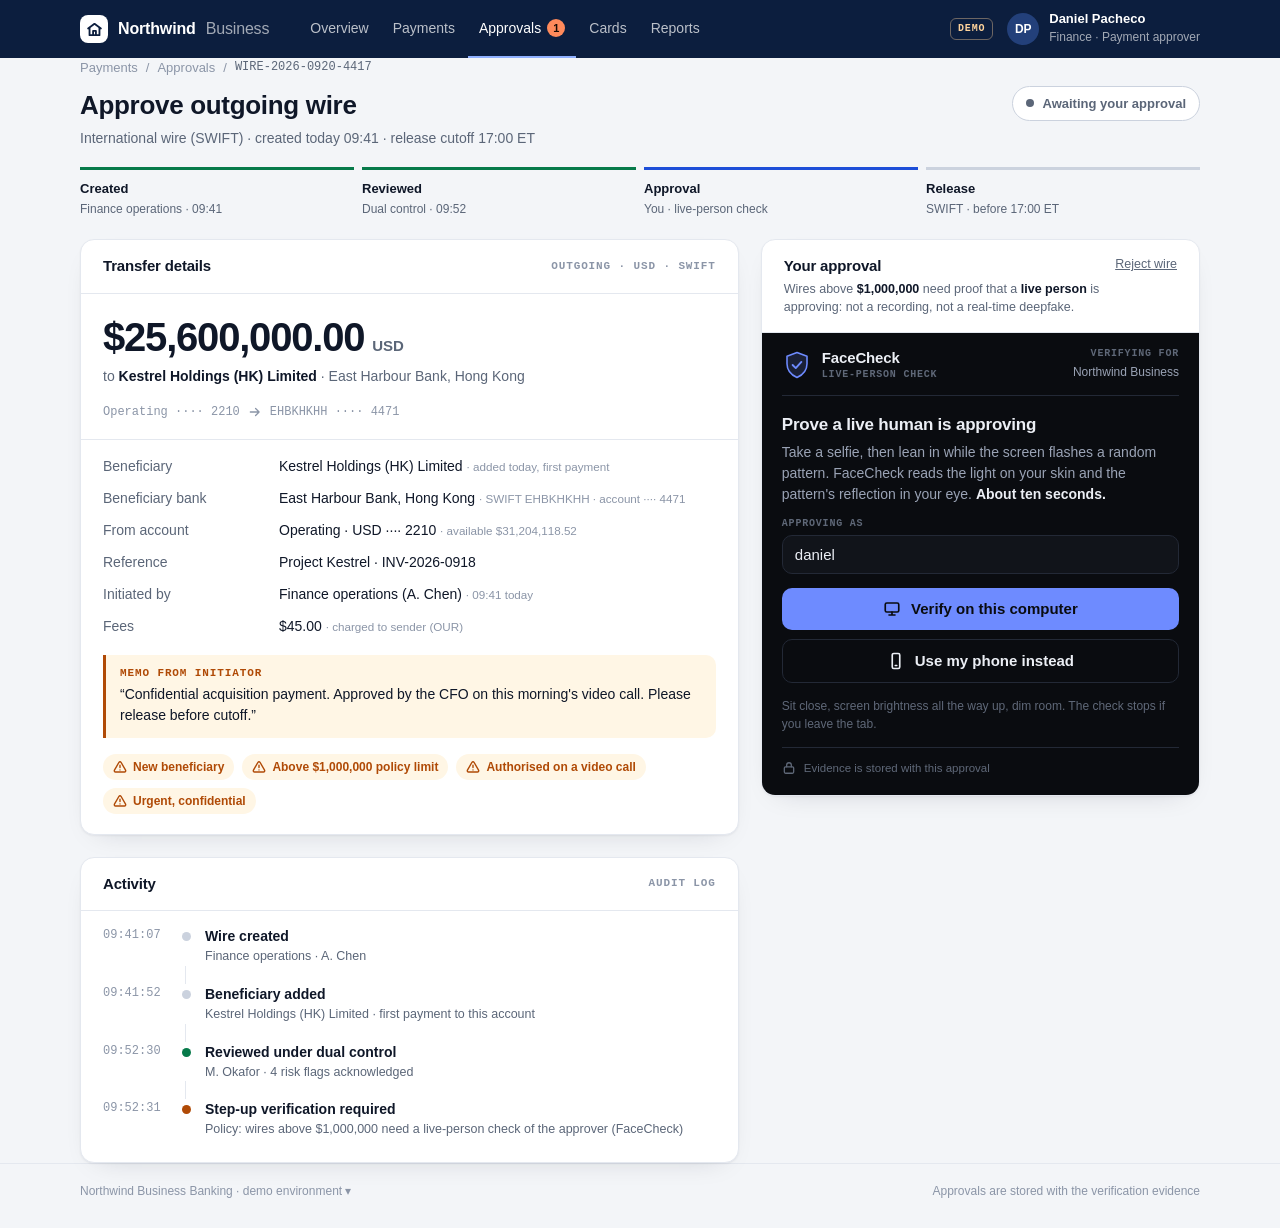
==== commit 1ec4180d: "Rename to FaceCheck; almond eye outline; head-on prompt; drop filler text - InHuman is FaceCheck eve" ====
--- a/web/index.html
+++ b/web/index.html
@@ -19,13 +19,13 @@
     --mono: ui-monospace, "SF Mono", SFMono-Regular, Menlo, monospace;
     --shadow: 0 1px 2px rgba(16,24,40,.05), 0 10px 28px -18px rgba(16,24,40,.22);
 
-    /* ---- InHuman widget. Mirrors web/app/tokens.css so it reads as the same product. ---- */
-    --ih-bg: #0a0c10; --ih-surface: #11141a; --ih-raised: #171b23; --ih-line: #232936;
-    --ih-text: #eceff5; --ih-text-2: #9aa3b5; --ih-text-3: #5f6878;
-    --ih-accent: #6e8bff; --ih-accent-soft: rgba(110,139,255,.14);
-    --ih-ok: #35d49a; --ih-ok-soft: rgba(53,212,154,.13);
-    --ih-bad: #ff5d5d; --ih-bad-soft: rgba(255,93,93,.13);
-    --ih-warn: #ffb547; --ih-warn-soft: rgba(255,181,71,.13);
+    /* ---- FaceCheck widget. Mirrors web/app/tokens.css so it reads as the same product. ---- */
+    --fc-bg: #0a0c10; --fc-surface: #11141a; --fc-raised: #171b23; --fc-line: #232936;
+    --fc-text: #eceff5; --fc-text-2: #9aa3b5; --fc-text-3: #5f6878;
+    --fc-accent: #6e8bff; --fc-accent-soft: rgba(110,139,255,.14);
+    --fc-ok: #35d49a; --fc-ok-soft: rgba(53,212,154,.13);
+    --fc-bad: #ff5d5d; --fc-bad-soft: rgba(255,93,93,.13);
+    --fc-warn: #ffb547; --fc-warn-soft: rgba(255,181,71,.13);
   }
   * { box-sizing: border-box; }
   html { -webkit-text-size-adjust: 100%; }
@@ -169,85 +169,85 @@
   .activity .d code { color: var(--muted); }
   @media (max-width: 480px) { .activity li { grid-template-columns: 14px 1fr; } .activity time { grid-column: 2; order: 3; } .activity li + li::before { left: 6px; } }
 
-  /* Approval card: bank head, InHuman body */
+  /* Approval card: bank head, FaceCheck body */
   .approve > .head { align-items: flex-start; }
   .approve .head p { color: var(--muted); font-size: 12.5px; margin-top: 2px; }
   .approve .head b { color: var(--ink); font-weight: 600; }
   .linkbtn { background: none; border: 0; padding: 0; color: var(--muted); font: inherit; font-size: 12.5px; text-decoration: underline; cursor: pointer; white-space: nowrap; }
   .linkbtn:hover { color: var(--bad); }
 
-  .ih { background: var(--ih-bg); color: var(--ih-text); border-radius: 0 0 13px 13px; padding: 16px 20px 18px; }
-  .ih-head { display: flex; align-items: center; gap: 10px; padding-bottom: 14px; border-bottom: 1px solid var(--ih-line); }
-  .ih-mark { width: 30px; height: 30px; color: var(--ih-accent); flex: none; }
+  .ih { background: var(--fc-bg); color: var(--fc-text); border-radius: 0 0 13px 13px; padding: 16px 20px 18px; }
+  .ih-head { display: flex; align-items: center; gap: 10px; padding-bottom: 14px; border-bottom: 1px solid var(--fc-line); }
+  .ih-mark { width: 30px; height: 30px; color: var(--fc-accent); flex: none; }
   .ih-brand { font-weight: 700; font-size: 15px; letter-spacing: -.01em; line-height: 1.1; }
-  .ih-brand small { display: block; font: 600 10px/1 var(--mono); letter-spacing: .08em; text-transform: uppercase; color: var(--ih-text-3); margin-top: 4px; }
-  .ih-for { margin-left: auto; text-align: right; font-size: 12px; color: var(--ih-text-2); }
-  .ih-for span { display: block; font: 600 10px/1 var(--mono); letter-spacing: .08em; text-transform: uppercase; color: var(--ih-text-3); margin-bottom: 4px; }
+  .ih-brand small { display: block; font: 600 10px/1 var(--mono); letter-spacing: .08em; text-transform: uppercase; color: var(--fc-text-3); margin-top: 4px; }
+  .ih-for { margin-left: auto; text-align: right; font-size: 12px; color: var(--fc-text-2); }
+  .ih-for span { display: block; font: 600 10px/1 var(--mono); letter-spacing: .08em; text-transform: uppercase; color: var(--fc-text-3); margin-bottom: 4px; }
   .ih-body { padding-top: 16px; display: flex; flex-direction: column; gap: 14px; animation: rise .3s ease both; }
-  .ih h3 { font-size: 17px; font-weight: 650; color: var(--ih-text); }
-  .ih .lead { color: var(--ih-text-2); }
-  .ih .lead b { color: var(--ih-text); font-weight: 600; }
-  .ih .lead a { color: var(--ih-accent); }
-  .ih label { display: block; font: 600 10px/1 var(--mono); letter-spacing: .08em; text-transform: uppercase; color: var(--ih-text-3); margin-bottom: 6px; }
-  .ih input { width: 100%; padding: 10px 12px; border-radius: 10px; border: 1px solid var(--ih-line); background: var(--ih-surface); color: var(--ih-text); font: 15px var(--font); }
-  .ih input:focus { outline: 2px solid var(--ih-accent); outline-offset: -1px; border-color: transparent; }
+  .ih h3 { font-size: 17px; font-weight: 650; color: var(--fc-text); }
+  .ih .lead { color: var(--fc-text-2); }
+  .ih .lead b { color: var(--fc-text); font-weight: 600; }
+  .ih .lead a { color: var(--fc-accent); }
+  .ih label { display: block; font: 600 10px/1 var(--mono); letter-spacing: .08em; text-transform: uppercase; color: var(--fc-text-3); margin-bottom: 6px; }
+  .ih input { width: 100%; padding: 10px 12px; border-radius: 10px; border: 1px solid var(--fc-line); background: var(--fc-surface); color: var(--fc-text); font: 15px var(--font); }
+  .ih input:focus { outline: 2px solid var(--fc-accent); outline-offset: -1px; border-color: transparent; }
   .ih .btns { display: flex; flex-direction: column; gap: 9px; }
   .ih button { display: flex; align-items: center; justify-content: center; gap: 10px; width: 100%; padding: 12px 16px; border: 0; border-radius: 10px;
     font: 600 15px var(--font); cursor: pointer; transition: transform .12s ease, filter .12s ease; }
   .ih button:active { transform: scale(.99); }
-  .ih button.primary { background: var(--ih-accent); color: #0a0c10; }
+  .ih button.primary { background: var(--fc-accent); color: #0a0c10; }
   .ih button.primary:hover { filter: brightness(1.08); }
-  .ih button.secondary { background: transparent; color: var(--ih-text); border: 1px solid var(--ih-line); }
-  .ih button.secondary:hover { background: var(--ih-raised); }
+  .ih button.secondary { background: transparent; color: var(--fc-text); border: 1px solid var(--fc-line); }
+  .ih button.secondary:hover { background: var(--fc-raised); }
   .ih button:disabled { opacity: .5; cursor: default; }
-  .ih .fine { color: var(--ih-text-3); font-size: 12px; }
-  .ih .foot { display: flex; gap: 8px; align-items: center; color: var(--ih-text-3); font-size: 11.5px; padding-top: 12px; border-top: 1px solid var(--ih-line); }
+  .ih .fine { color: var(--fc-text-3); font-size: 12px; }
+  .ih .foot { display: flex; gap: 8px; align-items: center; color: var(--fc-text-3); font-size: 11.5px; padding-top: 12px; border-top: 1px solid var(--fc-line); }
   .ih .foot svg { width: 14px; height: 14px; flex: none; }
-  .ih .foot .mode { margin-left: auto; font: 600 10px/1 var(--mono); letter-spacing: .06em; text-transform: uppercase; color: var(--ih-bad); }
-  .ih .dim { color: var(--ih-text-3); }
+  .ih .foot .mode { margin-left: auto; font: 600 10px/1 var(--mono); letter-spacing: .06em; text-transform: uppercase; color: var(--fc-bad); }
+  .ih .dim { color: var(--fc-text-3); }
 
   /* Widget: waiting */
-  .ih .scan { position: relative; height: 3px; border-radius: 2px; background: var(--ih-line); overflow: hidden; }
-  .ih .scan::after { content: ""; position: absolute; inset: 0; width: 34%; border-radius: 2px; background: var(--ih-accent); animation: slide 1.5s cubic-bezier(.4,0,.6,1) infinite; }
+  .ih .scan { position: relative; height: 3px; border-radius: 2px; background: var(--fc-line); overflow: hidden; }
+  .ih .scan::after { content: ""; position: absolute; inset: 0; width: 34%; border-radius: 2px; background: var(--fc-accent); animation: slide 1.5s cubic-bezier(.4,0,.6,1) infinite; }
   .ih .waithead { display: flex; align-items: center; gap: 12px; }
-  .ih .ring { width: 40px; height: 40px; border-radius: 50%; border: 2.5px solid var(--ih-accent-soft); border-top-color: var(--ih-accent); animation: spin 1.1s linear infinite; flex: none; }
+  .ih .ring { width: 40px; height: 40px; border-radius: 50%; border: 2.5px solid var(--fc-accent-soft); border-top-color: var(--fc-accent); animation: spin 1.1s linear infinite; flex: none; }
   .ih .how { list-style: none; margin: 0; padding: 0; display: grid; gap: 8px; }
-  .ih .how li { display: flex; gap: 10px; align-items: baseline; color: var(--ih-text-2); }
-  .ih .how li i { font: 600 10px/19px var(--mono); width: 19px; height: 19px; border-radius: 50%; border: 1px solid var(--ih-line); text-align: center; color: var(--ih-text-3); flex: none; font-style: normal; }
-  .ih .how li b { color: var(--ih-text); font-weight: 600; }
-  .ih .kv { display: flex; justify-content: space-between; gap: 12px; font: 12px var(--mono); color: var(--ih-text-3); flex-wrap: wrap; }
-  .ih .kv b { color: var(--ih-text-2); font-weight: 500; }
+  .ih .how li { display: flex; gap: 10px; align-items: baseline; color: var(--fc-text-2); }
+  .ih .how li i { font: 600 10px/19px var(--mono); width: 19px; height: 19px; border-radius: 50%; border: 1px solid var(--fc-line); text-align: center; color: var(--fc-text-3); flex: none; font-style: normal; }
+  .ih .how li b { color: var(--fc-text); font-weight: 600; }
+  .ih .kv { display: flex; justify-content: space-between; gap: 12px; font: 12px var(--mono); color: var(--fc-text-3); flex-wrap: wrap; }
+  .ih .kv b { color: var(--fc-text-2); font-weight: 500; }
 
   /* Widget: verdict */
   .ih .vhead { display: flex; gap: 14px; align-items: center; }
   .ih .vmark { width: 48px; height: 48px; border-radius: 50%; display: grid; place-items: center; flex: none; animation: pop .5s cubic-bezier(.2,.8,.2,1) both; }
   .ih .vmark svg { width: 26px; height: 26px; }
   .ih .vmark path { stroke-dasharray: 40; stroke-dashoffset: 40; animation: draw .45s .2s ease forwards; }
-  .ih .vmark.ok { background: var(--ih-ok-soft); color: var(--ih-ok); box-shadow: 0 0 0 1px rgba(53,212,154,.35), 0 0 36px -6px rgba(53,212,154,.45); }
-  .ih .vmark.bad { background: var(--ih-bad-soft); color: var(--ih-bad); box-shadow: 0 0 0 1px rgba(255,93,93,.35), 0 0 36px -6px rgba(255,93,93,.45); }
-  .ih .vmark.warn { background: var(--ih-warn-soft); color: var(--ih-warn); box-shadow: 0 0 0 1px rgba(255,181,71,.35), 0 0 36px -6px rgba(255,181,71,.45); }
+  .ih .vmark.ok { background: var(--fc-ok-soft); color: var(--fc-ok); box-shadow: 0 0 0 1px rgba(53,212,154,.35), 0 0 36px -6px rgba(53,212,154,.45); }
+  .ih .vmark.bad { background: var(--fc-bad-soft); color: var(--fc-bad); box-shadow: 0 0 0 1px rgba(255,93,93,.35), 0 0 36px -6px rgba(255,93,93,.45); }
+  .ih .vmark.warn { background: var(--fc-warn-soft); color: var(--fc-warn); box-shadow: 0 0 0 1px rgba(255,181,71,.35), 0 0 36px -6px rgba(255,181,71,.45); }
   .ih .vhead h3 { font-size: 19px; }
-  .ih .vhead h3.ok { color: var(--ih-ok); } .ih .vhead h3.bad { color: var(--ih-bad); } .ih .vhead h3.warn { color: var(--ih-warn); }
-  .ih .vhead p { color: var(--ih-text-2); margin-top: 3px; }
-  .ih .selfie { width: 56px; height: 56px; border-radius: 50%; object-fit: cover; flex: none; margin-left: auto; border: 2px solid var(--ih-line); background: var(--ih-raised); }
-  .ih .evidence { display: grid; gap: 1px; background: var(--ih-line); border: 1px solid var(--ih-line); border-radius: 10px; overflow: hidden; }
-  .ih .ev { display: grid; grid-template-columns: 9px 108px 1fr; gap: 10px; align-items: baseline; padding: 9px 12px; background: var(--ih-surface); }
-  .ih .ev i { width: 8px; height: 8px; border-radius: 50%; background: var(--ih-text-3); align-self: center; }
-  .ih .ev i.green { background: var(--ih-ok); } .ih .ev i.red { background: var(--ih-bad); } .ih .ev i.yellow { background: var(--ih-warn); }
-  .ih .ev .n { font: 600 10.5px/1.4 var(--mono); letter-spacing: .06em; text-transform: uppercase; color: var(--ih-text-3); }
+  .ih .vhead h3.ok { color: var(--fc-ok); } .ih .vhead h3.bad { color: var(--fc-bad); } .ih .vhead h3.warn { color: var(--fc-warn); }
+  .ih .vhead p { color: var(--fc-text-2); margin-top: 3px; }
+  .ih .selfie { width: 56px; height: 56px; border-radius: 50%; object-fit: cover; flex: none; margin-left: auto; border: 2px solid var(--fc-line); background: var(--fc-raised); }
+  .ih .evidence { display: grid; gap: 1px; background: var(--fc-line); border: 1px solid var(--fc-line); border-radius: 10px; overflow: hidden; }
+  .ih .ev { display: grid; grid-template-columns: 9px 108px 1fr; gap: 10px; align-items: baseline; padding: 9px 12px; background: var(--fc-surface); }
+  .ih .ev i { width: 8px; height: 8px; border-radius: 50%; background: var(--fc-text-3); align-self: center; }
+  .ih .ev i.green { background: var(--fc-ok); } .ih .ev i.red { background: var(--fc-bad); } .ih .ev i.yellow { background: var(--fc-warn); }
+  .ih .ev .n { font: 600 10.5px/1.4 var(--mono); letter-spacing: .06em; text-transform: uppercase; color: var(--fc-text-3); }
   .ih .ev .h { font-weight: 600; font-size: 13px; }
-  .ih .ev .h.red { color: var(--ih-bad); }
-  .ih .ev .d { font-size: 11.5px; color: var(--ih-text-3); margin-top: 1px; }
+  .ih .ev .h.red { color: var(--fc-bad); }
+  .ih .ev .d { font-size: 11.5px; color: var(--fc-text-3); margin-top: 1px; }
   .ih .links { display: flex; gap: 14px; flex-wrap: wrap; align-items: center; font-size: 13px; }
-  .ih .links a { color: var(--ih-accent); text-decoration: none; font-weight: 600; }
+  .ih .links a { color: var(--fc-accent); text-decoration: none; font-weight: 600; }
   .ih .links a:hover { text-decoration: underline; }
-  .ih .links button.text { width: auto; padding: 0; background: none; border: 0; color: var(--ih-text-2); font: 500 13px var(--font); margin-left: auto; }
-  .ih .links button.text:hover { color: var(--ih-text); }
-  .ih .tech { font: 11.5px/1.5 var(--mono); color: var(--ih-text-3); overflow-wrap: anywhere; }
+  .ih .links button.text { width: auto; padding: 0; background: none; border: 0; color: var(--fc-text-2); font: 500 13px var(--font); margin-left: auto; }
+  .ih .links button.text:hover { color: var(--fc-text); }
+  .ih .tech { font: 11.5px/1.5 var(--mono); color: var(--fc-text-3); overflow-wrap: anywhere; }
   .ih .tech b { font-weight: 600; letter-spacing: .06em; text-transform: uppercase; font-size: 10px; margin-right: 6px; }
-  .ih .err { padding: 12px 14px; border-radius: 10px; background: var(--ih-bad-soft); color: var(--ih-bad); border: 1px solid rgba(255,93,93,.3); }
+  .ih .err { padding: 12px 14px; border-radius: 10px; background: var(--fc-bad-soft); color: var(--fc-bad); border: 1px solid rgba(255,93,93,.3); }
   .ih .err b { display: block; margin-bottom: 2px; }
-  .ih .err span { color: var(--ih-text-2); }
+  .ih .err span { color: var(--fc-text-2); }
 
   footer.foot { border-top: 1px solid var(--line); color: var(--faint); font-size: 12px; padding: 18px 0 28px; }
   footer.foot .wrap { display: flex; justify-content: space-between; gap: 12px; flex-wrap: wrap; align-items: baseline; }
@@ -329,7 +329,7 @@
           <li><time>09:41:07</time><span class="dot"></span><div><b>Wire created</b><div class="d">Finance operations · A. Chen</div></div></li>
           <li><time>09:41:52</time><span class="dot"></span><div><b>Beneficiary added</b><div class="d">Kestrel Holdings (HK) Limited · first payment to this account</div></div></li>
           <li><time>09:52:30</time><span class="dot ok"></span><div><b>Reviewed under dual control</b><div class="d">M. Okafor · 4 risk flags acknowledged</div></div></li>
-          <li><time>09:52:31</time><span class="dot warn"></span><div><b>Step-up verification required</b><div class="d">Policy: wires above $1,000,000 need a live-person check of the approver (InHuman)</div></div></li>
+          <li><time>09:52:31</time><span class="dot warn"></span><div><b>Step-up verification required</b><div class="d">Policy: wires above $1,000,000 need a live-person check of the approver (FaceCheck)</div></div></li>
         </ol>
       </section>
     </div>
@@ -343,7 +343,7 @@
         <div class="ih" id="ih" aria-live="polite">
           <div class="ih-head">
             <svg class="ih-mark" viewBox="0 0 48 48" aria-hidden="true"><path d="M24 4 8 10v12c0 10 7 18 16 22 9-4 16-12 16-22V10L24 4Z" fill="currentColor" opacity=".16"/><path d="M24 4 8 10v12c0 10 7 18 16 22 9-4 16-12 16-22V10L24 4Z" fill="none" stroke="currentColor" stroke-width="2.5" stroke-linejoin="round"/><path d="m17 24 5 5 9-10" fill="none" stroke="currentColor" stroke-width="3" stroke-linecap="round" stroke-linejoin="round"/></svg>
-            <div class="ih-brand">InHuman<small>Live-person check</small></div>
+            <div class="ih-brand">FaceCheck<small>Live-person check</small></div>
             <div class="ih-for"><span>Verifying for</span>Northwind Business</div>
           </div>
           <div class="ih-body" id="ihBody"></div>
@@ -378,10 +378,10 @@
 const AMOUNT = "$25,600,000.00";
 const PASS_MARK = 0.35;                 // server: verdict.THRESHOLDS.face_similarity_min (also sent back as face_pass_mark)
 const PARAMS = new URLSearchParams(location.search);
-// ?inject[=port] on this page is passed on to the InHuman tab (attack demo: its camera becomes the live face swap).
+// ?inject[=port] on this page is passed on to the FaceCheck tab (attack demo: its camera becomes the live face swap).
 const INJECT = PARAMS.has("inject") ? (PARAMS.get("inject") || "") : null;
 
-const S = { state: "idle", req: null, user: PARAMS.get("user") || localStorage.getItem("inhuman.user") || "daniel",
+const S = { state: "idle", req: null, user: PARAMS.get("user") || localStorage.getItem("facecheck.user") || "daniel",
             poll: null, clock: null, startedAt: 0, busy: false };
 
 async function api(path, opts) {
@@ -395,7 +395,7 @@
   return u;
 }
 
-// ---------- copy: the server's reason -> plain English (same table as the InHuman results page) ----------
+// ---------- copy: the server's reason -> plain English (same table as the FaceCheck results page) ----------
 // [substring of the server's reason, full sentence, short label]. First match wins, so specific keys come first.
 const COPY = [
   ["live human, matching", "A live person, and the enrolled approver.", "Live, and the enrolled approver"],
@@ -419,7 +419,7 @@
   ["selfie does not match", "The selfie doesn't match the enrolled approver's face.", "Not the enrolled approver"],
   ["no selfie uploaded", "No selfie came with this check, so there was no face to compare.", "No selfie to compare"],
   ["no face found in the selfie", "No face was found in the selfie.", "No face in the selfie"],
-  ["not enrolled", "This account hasn't enrolled a face with InHuman yet.", "Not enrolled"],
+  ["not enrolled", "This account hasn't enrolled a face with FaceCheck yet.", "Not enrolled"],
   ["ambient light", "The room is too bright for the screen's light to show on the face. Try somewhere dimmer.", "Room too bright"],
   ["too few frames", "The camera didn't deliver enough frames during the flashes.", "Too few camera frames"],
   ["dropped camera frames", "Too many camera frames were dropped during the check.", "Too many dropped frames"],
@@ -443,13 +443,13 @@
   phone: `<svg class="i" viewBox="0 0 24 24" fill="none" stroke="currentColor" stroke-width="2.2" stroke-linecap="round" stroke-linejoin="round"><rect x="7" y="2" width="10" height="20" rx="2"/><path d="M11 18h2"/></svg>`,
 };
 
-// What InHuman says, and what the bank does about it.
+// What FaceCheck says, and what the bank does about it.
 const VERDICT = {
   verified:     { tone: "ok",   title: "Live human verified", outcome: "Wire released",
                   note: "A live person matching the enrolled approver confirmed this transfer. Queued for SWIFT release; Finance operations notified.",
                   chip: "Released", step: "Live person confirmed", release: "Queued for SWIFT" },
   unverified:   { tone: "bad",  title: "Not a live human", outcome: "Transfer blocked",
-                  note: "InHuman could not confirm a live human at the camera. The wire is held, Security has been notified, and the CFO is being called back on a known number.",
+                  note: "FaceCheck could not confirm a live human at the camera. The wire is held, Security has been notified, and the CFO is being called back on a known number.",
                   chip: "Blocked", step: "Not a live person", release: "Held for Security review" },
   unverifiable: { tone: "warn", title: "Couldn't verify", outcome: "Approval not recorded",
                   note: "The check couldn't be completed, so nothing was approved. Try again closer to the screen, in a dimmer room, with the brightness up.",
@@ -467,7 +467,7 @@
   chip.className = `chip ${tone}`;
   chip.textContent = text;
   $("stepApprove").className = { pending: "active", verified: "done", unverified: "failed", denied: "failed", unverifiable: "hold", rejected: "failed" }[state] || "current";
-  $("stepApproveSub").textContent = v ? v.step : { pending: "InHuman check in progress", rejected: "Rejected by you" }[state] || "You · live-person check";
+  $("stepApproveSub").textContent = v ? v.step : { pending: "FaceCheck check in progress", rejected: "Rejected by you" }[state] || "You · live-person check";
   $("stepRelease").className = state === "verified" ? "done" : "";
   $("stepReleaseSub").textContent = v ? v.release : "SWIFT · before 17:00 ET";
 }
@@ -478,7 +478,7 @@
   $("log").appendChild(li);
 }
 
-// ---------- the InHuman widget ----------
+// ---------- the FaceCheck widget ----------
 
 const user = () => (S.user || "daniel").trim() || "daniel";
 function body(html) { $("ihBody").innerHTML = html; }
@@ -487,7 +487,7 @@
   S.state = "idle";
   body(`
     <div><h3>Prove a live human is approving</h3>
-      <p class="lead" style="margin-top:4px">Take a selfie, then lean in while the screen flashes a random pattern. InHuman reads the light on your skin and the pattern's reflection in your eye. <b>About ten seconds.</b></p></div>
+      <p class="lead" style="margin-top:4px">Take a selfie, then lean in while the screen flashes a random pattern. FaceCheck reads the light on your skin and the pattern's reflection in your eye. <b>About ten seconds.</b></p></div>
     ${note ? `<div class="err"><b>${esc(note.title)}</b><span>${esc(note.detail)}</span></div>` : ""}
     <div><label for="user">Approving as</label><input id="user" value="${esc(user())}" autocomplete="off" spellcheck="false" autocapitalize="off"></div>
     <div class="btns">
@@ -497,7 +497,7 @@
     <p class="fine">Sit close, screen brightness all the way up, dim room. The check stops if you leave the tab.</p>
     <div class="foot">${ICON.lock}<span>Evidence is stored with this approval</span>${INJECT !== null ? `<span class="mode">Test: injected camera</span>` : ""}</div>`);
   const inp = $("user");
-  inp.addEventListener("input", () => { S.user = inp.value; localStorage.setItem("inhuman.user", user()); });
+  inp.addEventListener("input", () => { S.user = inp.value; localStorage.setItem("facecheck.user", user()); });
   $("goWeb").onclick = () => signIn("web");
   $("goPhone").onclick = () => signIn("phone");
 }
@@ -508,8 +508,8 @@
   body(`
     <div class="waithead"><div class="ring"></div>
       <div><h3>${web ? "Check in progress" : "Sent to your phone"}</h3>
-        <p class="lead" style="margin-top:2px">${web ? `Finish it in the InHuman tab. If it didn't open, <a href="${esc(appUrl(req))}" target="_blank" rel="noopener">open it here</a>.`
-                                                    : `Open InHuman on your phone and approve the request from ${esc(APP_NAME)}.`}</p></div></div>
+        <p class="lead" style="margin-top:2px">${web ? `Finish it in the FaceCheck tab. If it didn't open, <a href="${esc(appUrl(req))}" target="_blank" rel="noopener">open it here</a>.`
+                                                    : `Open FaceCheck on your phone and approve the request from ${esc(APP_NAME)}.`}</p></div></div>
     <div class="scan" aria-hidden="true"></div>
     <ol class="how">
       <li><i>1</i><span><b>Selfie</b> <span class="dim">· matched against the enrolled face</span></span></li>
@@ -562,7 +562,7 @@
   const box = $("decision");
   box.className = `card decision ${v.tone}`;
 
-  // What face recognition alone would have concluded, next to what InHuman concluded.
+  // What face recognition alone would have concluded, next to what FaceCheck concluded.
   let versus = "", strip = "";
   const sim = fin(r.face_similarity);
   if (sim != null) {
@@ -580,14 +580,14 @@
       </div>
       <div class="vs" aria-hidden="true">VS</div>
       <div class="cell ours ${v.tone}">
-        <div class="eyebrow">InHuman live-person check</div>
+        <div class="eyebrow">FaceCheck live-person check</div>
         <div class="big">${esc(v.outcome)}</div>
         <div class="sm">${esc(v.tone === "ok" ? "A live person, and the enrolled approver." : friendlyShort(r.reason))}</div>
         <div class="say ${v.tone}">${ICON[v.tone]}${esc(v.tone === "ok" ? "Live human confirmed" : v.tone === "bad" ? `${AMOUNT} stays in the account` : "Nothing moved")}</div>
       </div></div>`;
     if (ok && facePass) strip = `<div class="strip ok">${ICON.ok}<span>Both agree: this is the enrolled approver, and they are live.</span></div>`;
-    else if (facePass && v.tone === "bad") strip = `<div class="strip bad">${ICON.warn}<span>Face recognition was fooled at ${fix2(sim)}. InHuman caught it.</span></div>`;
-    else if (facePass) strip = `<div class="strip warn">${ICON.warn}<span>Face recognition would approve. InHuman won't until it sees proof of a live person.</span></div>`;
+    else if (facePass && v.tone === "bad") strip = `<div class="strip bad">${ICON.warn}<span>Face recognition was fooled at ${fix2(sim)}. FaceCheck caught it.</span></div>`;
+    else if (facePass) strip = `<div class="strip warn">${ICON.warn}<span>Face recognition would approve. FaceCheck won't until it sees proof of a live person.</span></div>`;
     else strip = `<div class="strip flat"><span>Both reject: the selfie doesn't match the enrolled approver.</span></div>`;
   }
   box.innerHTML = `<div class="top"><div class="glyph">${ICON[v.tone]}</div><div><h2>${esc(v.outcome)}</h2><p>${esc(v.note)}</p></div></div>${versus}${strip}`;
@@ -602,13 +602,13 @@
   if (S.busy) return;
   S.busy = true;
   // Open the tab inside the click, before any await, or the pop-up blocker eats it.
-  const tab = device === "web" ? window.open("about:blank", "inhuman") : null;
+  const tab = device === "web" ? window.open("about:blank", "facecheck") : null;
   const u = user();
   try {
     const enrolled = (await api(`/users/${encodeURIComponent(u)}`)).enrolled;
     if (!enrolled) {
       if (tab) tab.location = `/app/?user=${encodeURIComponent(u)}`;
-      renderIdle({ title: `“${u}” hasn't enrolled with InHuman yet`, detail: `Enroll a face once in the InHuman app${tab ? " (it just opened in a new tab)" : ""}, then come back and verify.` });
+      renderIdle({ title: `“${u}” hasn't enrolled with FaceCheck yet`, detail: `Enroll a face once in the FaceCheck app${tab ? " (it just opened in a new tab)" : ""}, then come back and verify.` });
       return;
     }
     const req = await api("/auth/requests", { method: "POST", headers: { "Content-Type": "application/json" },
@@ -617,7 +617,7 @@
     watch(req);
   } catch (e) {
     if (tab) tab.close();
-    renderIdle({ title: "Couldn't start the check", detail: `${e.message}. Is the InHuman server running?` });
+    renderIdle({ title: "Couldn't start the check", detail: `${e.message}. Is the FaceCheck server running?` });
   } finally { S.busy = false; }
 }
 
@@ -627,7 +627,7 @@
   S.startedAt = Date.now();
   setStage("pending");
   $("decision").hidden = true;
-  logEntry("info", "Step-up verification requested", `InHuman · request <code>${esc(req.id)}</code> · ${req.device === "web" ? "this computer's camera" : "phone"}`);
+  logEntry("info", "Step-up verification requested", `FaceCheck · request <code>${esc(req.id)}</code> · ${req.device === "web" ? "this computer's camera" : "phone"}`);
   renderPending(req);
   S.clock = setInterval(() => {
     const s = Math.floor((Date.now() - S.startedAt) / 1000), el = $("elapsed");
@@ -640,7 +640,7 @@
       misses = 0;
       if (r.status !== "pending") { stopWatching(); finish(r); }
     } catch (e) {
-      if (++misses === 8) logEntry("warn", "Lost contact with the InHuman server", "Still trying…");
+      if (++misses === 8) logEntry("warn", "Lost contact with the FaceCheck server", "Still trying…");
     }
   }, 1000);
 }
@@ -654,7 +654,7 @@
   renderDone(req);
   renderDecision(req);
   const sim = fin(r.face_similarity);
-  logEntry(v.tone, `InHuman verdict: ${v.title.toLowerCase()}`,
+  logEntry(v.tone, `FaceCheck verdict: ${v.title.toLowerCase()}`,
     `${esc(friendlyShort(r.reason) || "")}${sim != null ? ` · face match ${fix2(sim)}` : ""}${r.capture ? ` · evidence <code>${esc(r.capture)}</code>` : ""}`);
   logEntry(v.tone, v.outcome, esc(v.tone === "ok" ? "Queued for SWIFT release" : v.tone === "bad" ? "Security notified; funds held" : "Nothing approved; try again"));
   window.scrollTo({ top: 0, behavior: "smooth" });
@@ -692,7 +692,7 @@
 
 // ---------- replays and resumes ----------
 
-/** ?replay=<capture folder>: show a saved check's outcome without running one (same as the InHuman app's ?replay). */
+/** ?replay=<capture folder>: show a saved check's outcome without running one (same as the FaceCheck app's ?replay). */
 async function replay(name) {
   const r = await api(`/captures/${encodeURIComponent(name)}/result.json`);
   const sim = ((r.signals || {}).identity || {}).similarity;
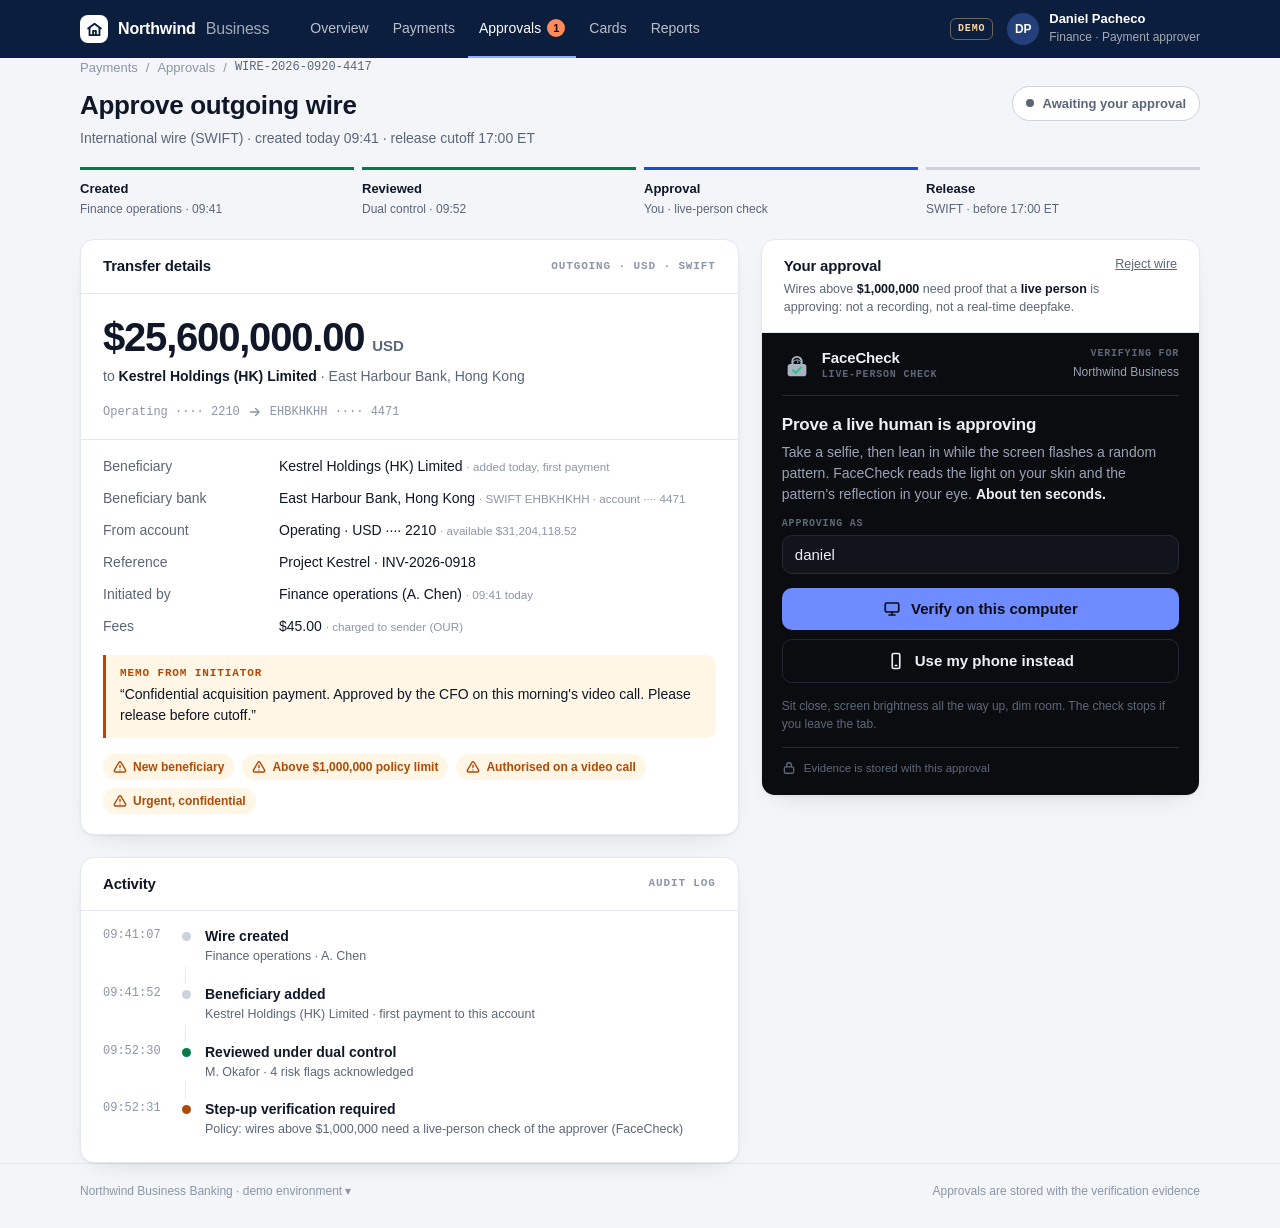
==== commit 66a73081: "New mark: a padlock with a green check and an eye behind it An eye peeks out above the lock body, fr" ====
--- a/web/index.html
+++ b/web/index.html
@@ -342,7 +342,7 @@
         </div>
         <div class="ih" id="ih" aria-live="polite">
           <div class="ih-head">
-            <svg class="ih-mark" viewBox="0 0 48 48" aria-hidden="true"><path d="M24 4 8 10v12c0 10 7 18 16 22 9-4 16-12 16-22V10L24 4Z" fill="currentColor" opacity=".16"/><path d="M24 4 8 10v12c0 10 7 18 16 22 9-4 16-12 16-22V10L24 4Z" fill="none" stroke="currentColor" stroke-width="2.5" stroke-linejoin="round"/><path d="m17 24 5 5 9-10" fill="none" stroke="currentColor" stroke-width="3" stroke-linecap="round" stroke-linejoin="round"/></svg>
+            <svg class="ih-mark" viewBox="0 0 48 48" aria-hidden="true"><path d="M24 15.9c-3.6 0-6.3 2.6-7.2 4.6.9 2 3.6 4.6 7.2 4.6s6.3-2.6 7.2-4.6c-.9-2-3.6-4.6-7.2-4.6Z" fill="#0a0c10" stroke="#cfd6e4" stroke-width="1.4" stroke-linejoin="round"/><circle cx="24" cy="20.5" r="2.9" fill="#05070b"/><circle cx="25.3" cy="19.2" r="1.05" fill="#ffffff"/><path d="M16.5 22.5v-4a7.5 7.5 0 0 1 15 0v4" fill="none" stroke="#aab3c4" stroke-width="3" stroke-linecap="round"/><rect x="9" y="22.5" width="30" height="19.5" rx="4.5" fill="#aab3c4"/><path d="m17.6 32.4 4.3 4.3 8.5-8.9" fill="none" stroke="#2fbf88" stroke-width="3.2" stroke-linecap="round" stroke-linejoin="round"/></svg>
             <div class="ih-brand">FaceCheck<small>Live-person check</small></div>
             <div class="ih-for"><span>Verifying for</span>Northwind Business</div>
           </div>
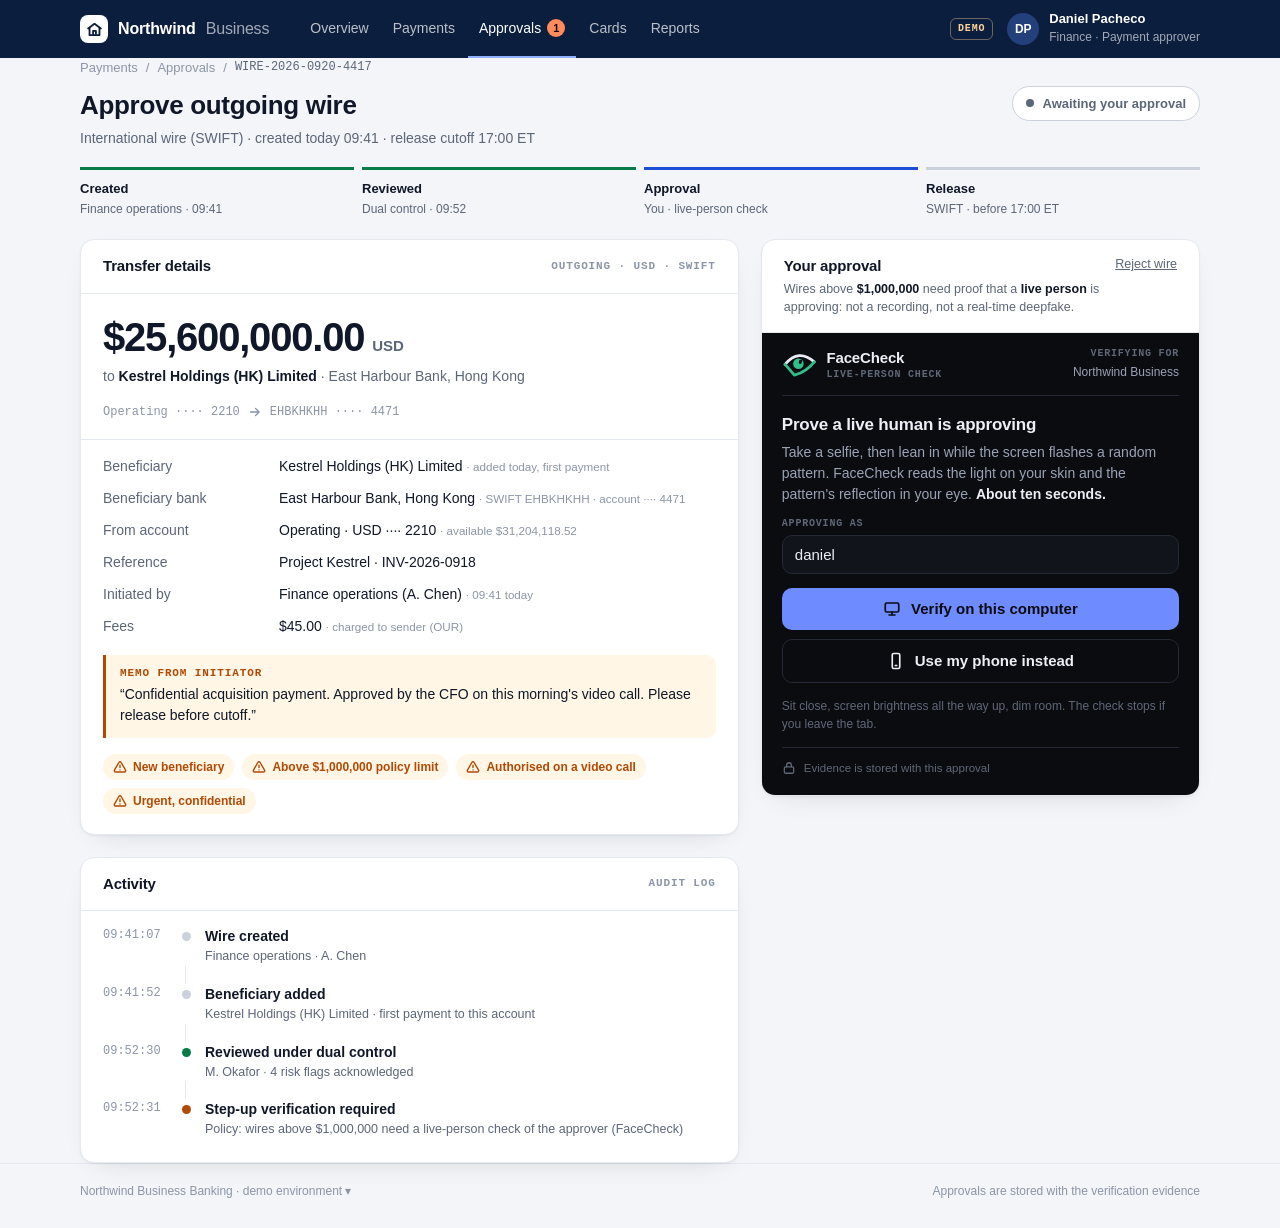
==== commit 35c62c0d: "Use the new FaceCheck mark An eye whose lower lid is a tick: the check and the thing it looks at in " ====
--- a/web/index.html
+++ b/web/index.html
@@ -178,7 +178,7 @@
 
   .ih { background: var(--fc-bg); color: var(--fc-text); border-radius: 0 0 13px 13px; padding: 16px 20px 18px; }
   .ih-head { display: flex; align-items: center; gap: 10px; padding-bottom: 14px; border-bottom: 1px solid var(--fc-line); }
-  .ih-mark { width: 30px; height: 30px; color: var(--fc-accent); flex: none; }
+  .ih-mark { height: 26px; width: auto; flex: none; }
   .ih-brand { font-weight: 700; font-size: 15px; letter-spacing: -.01em; line-height: 1.1; }
   .ih-brand small { display: block; font: 600 10px/1 var(--mono); letter-spacing: .08em; text-transform: uppercase; color: var(--fc-text-3); margin-top: 4px; }
   .ih-for { margin-left: auto; text-align: right; font-size: 12px; color: var(--fc-text-2); }
@@ -342,7 +342,7 @@
         </div>
         <div class="ih" id="ih" aria-live="polite">
           <div class="ih-head">
-            <svg class="ih-mark" viewBox="0 0 48 48" aria-hidden="true"><path d="M24 15.9c-3.6 0-6.3 2.6-7.2 4.6.9 2 3.6 4.6 7.2 4.6s6.3-2.6 7.2-4.6c-.9-2-3.6-4.6-7.2-4.6Z" fill="#0a0c10" stroke="#cfd6e4" stroke-width="1.4" stroke-linejoin="round"/><circle cx="24" cy="20.5" r="2.9" fill="#05070b"/><circle cx="25.3" cy="19.2" r="1.05" fill="#ffffff"/><path d="M16.5 22.5v-4a7.5 7.5 0 0 1 15 0v4" fill="none" stroke="#aab3c4" stroke-width="3" stroke-linecap="round"/><rect x="9" y="22.5" width="30" height="19.5" rx="4.5" fill="#aab3c4"/><path d="m17.6 32.4 4.3 4.3 8.5-8.9" fill="none" stroke="#2fbf88" stroke-width="3.2" stroke-linecap="round" stroke-linejoin="round"/></svg>
+            <svg class="ih-mark" viewBox="0 0 112 84" fill="none" aria-hidden="true"><g transform="translate(-4 -20)"><path d="M14 60 Q58 8 108 52" stroke="#E7ECF5" stroke-width="9" stroke-linecap="round"/><path d="M14 60 L44 95 Q84 84 108 52" stroke="#2FBF88" stroke-width="9" stroke-linecap="round" stroke-linejoin="round"/><circle cx="57" cy="58" r="17" fill="#2FBF88"/><rect x="59" y="45" width="9" height="13" rx="2.5" transform="rotate(14 63 51)" fill="#0A0F1C"/></g></svg>
             <div class="ih-brand">FaceCheck<small>Live-person check</small></div>
             <div class="ih-for"><span>Verifying for</span>Northwind Business</div>
           </div>
@@ -398,7 +398,7 @@
 // ---------- copy: the server's reason -> plain English (same table as the FaceCheck results page) ----------
 // [substring of the server's reason, full sentence, short label]. First match wins, so specific keys come first.
 const COPY = [
-  ["live human, matching", "A live person, and the enrolled approver.", "Live, and the enrolled approver"],
+  ["live human, matching", "A live person, and the approver in the profile picture.", "Live, and the approver"],
   ["flat screen or print", "The reflection is far too large for a human eye: a flat screen or a print, not a person.", "Reflection too large for an eye"],
   ["reflection is far too large", "The reflection is far too large for a human eye: a flat screen or a print, not a person.", "Reflection too large for an eye"],
   ["not inside an iris", "The screen's reflection isn't inside an iris, so it isn't coming from an eye.", "Reflection isn't inside an iris"],
@@ -416,10 +416,10 @@
   ["frames are missing", "The camera feed was interrupted between the selfie and the eye check.", "Camera feed was interrupted"],
   ["camera was interrupted", "The app was left, or the camera was interrupted, between the selfie and the eye check.", "The sitting was interrupted"],
   ["too long between", "Too much time passed between the selfie and the eye check.", "Too long after the selfie"],
-  ["selfie does not match", "The selfie doesn't match the enrolled approver's face.", "Not the enrolled approver"],
+  ["selfie does not match", "The selfie doesn't match the approver's profile picture.", "Not the approver"],
   ["no selfie uploaded", "No selfie came with this check, so there was no face to compare.", "No selfie to compare"],
   ["no face found in the selfie", "No face was found in the selfie.", "No face in the selfie"],
-  ["not enrolled", "This account hasn't enrolled a face with FaceCheck yet.", "Not enrolled"],
+  ["not enrolled", "This account has no FaceCheck profile picture yet.", "No profile picture"],
   ["ambient light", "The room is too bright for the screen's light to show on the face. Try somewhere dimmer.", "Room too bright"],
   ["too few frames", "The camera didn't deliver enough frames during the flashes.", "Too few camera frames"],
   ["dropped camera frames", "Too many camera frames were dropped during the check.", "Too many dropped frames"],
@@ -446,7 +446,7 @@
 // What FaceCheck says, and what the bank does about it.
 const VERDICT = {
   verified:     { tone: "ok",   title: "Live human verified", outcome: "Wire released",
-                  note: "A live person matching the enrolled approver confirmed this transfer. Queued for SWIFT release; Finance operations notified.",
+                  note: "A live person matching the approver's profile picture confirmed this transfer. Queued for SWIFT release; Finance operations notified.",
                   chip: "Released", step: "Live person confirmed", release: "Queued for SWIFT" },
   unverified:   { tone: "bad",  title: "Not a live human", outcome: "Transfer blocked",
                   note: "FaceCheck could not confirm a live human at the camera. The wire is held, Security has been notified, and the CFO is being called back on a known number.",
@@ -512,7 +512,7 @@
                                                     : `Open FaceCheck on your phone and approve the request from ${esc(APP_NAME)}.`}</p></div></div>
     <div class="scan" aria-hidden="true"></div>
     <ol class="how">
-      <li><i>1</i><span><b>Selfie</b> <span class="dim">· matched against the enrolled face</span></span></li>
+      <li><i>1</i><span><b>Selfie</b> <span class="dim">· matched against the profile picture</span></span></li>
       <li><i>2</i><span><b>Lean in</b> <span class="dim">· one eye fills the ring; the move is watched</span></span></li>
       <li><i>3</i><span><b>Flash pattern</b> <span class="dim">· random shapes and colours, about 6 s</span></span></li>
       <li><i>4</i><span><b>Analysis</b> <span class="dim">· light on the skin, reflection in the cornea</span></span></li>
@@ -534,7 +534,7 @@
   const r = req.result || {};
   const v = VERDICT[r.verdict] || VERDICT.unverifiable;
   let title = v.title;
-  if (r.verdict === "unverified" && /selfie does not match/i.test(r.reason || "")) title = "Not the enrolled approver";
+  if (r.verdict === "unverified" && /selfie does not match/i.test(r.reason || "")) title = "Not the approver";
   const raw = String(r.reason || "").trim();
   const plain = friendly(raw) || (v.tone === "ok" ? COPY[0][1] : "");
   const selfie = r.capture ? `<img class="selfie" alt="Selfie from this check" src="/captures/${encodeURIComponent(r.capture)}/selfie.jpg" onerror="this.remove()">` : "";
@@ -573,22 +573,22 @@
     versus = `<div class="versus">
       <div class="cell ${faceTone}">
         <div class="eyebrow">Face recognition alone</div>
-        <div class="big num">${fix2(sim)}<small>match to the enrolled face</small></div>
+        <div class="big num">${fix2(sim)}<small>match to the profile picture</small></div>
         <div class="meter"><div class="bar"><i class="fill ${facePass && !ok ? "bad" : ""}" style="width:${pct}%"></i><i class="tick" style="left:${tick}%"></i></div>
           <div class="scale num"><span>0</span><span class="pass" style="left:${tick}%">${pass.toFixed(2)} pass mark</span><span class="r">1</span></div></div>
-        <div class="say ${faceTone}">${ICON[facePass ? "ok" : "bad"]}${facePass ? `Would approve: releases ${AMOUNT}` : "Would reject: not the enrolled face"}</div>
+        <div class="say ${faceTone}">${ICON[facePass ? "ok" : "bad"]}${facePass ? `Would approve: releases ${AMOUNT}` : "Would reject: not the profile picture"}</div>
       </div>
       <div class="vs" aria-hidden="true">VS</div>
       <div class="cell ours ${v.tone}">
         <div class="eyebrow">FaceCheck live-person check</div>
         <div class="big">${esc(v.outcome)}</div>
-        <div class="sm">${esc(v.tone === "ok" ? "A live person, and the enrolled approver." : friendlyShort(r.reason))}</div>
+        <div class="sm">${esc(v.tone === "ok" ? "A live person, and the approver in the profile picture." : friendlyShort(r.reason))}</div>
         <div class="say ${v.tone}">${ICON[v.tone]}${esc(v.tone === "ok" ? "Live human confirmed" : v.tone === "bad" ? `${AMOUNT} stays in the account` : "Nothing moved")}</div>
       </div></div>`;
-    if (ok && facePass) strip = `<div class="strip ok">${ICON.ok}<span>Both agree: this is the enrolled approver, and they are live.</span></div>`;
+    if (ok && facePass) strip = `<div class="strip ok">${ICON.ok}<span>Both agree: this is the approver in the profile picture, and they are live.</span></div>`;
     else if (facePass && v.tone === "bad") strip = `<div class="strip bad">${ICON.warn}<span>Face recognition was fooled at ${fix2(sim)}. FaceCheck caught it.</span></div>`;
     else if (facePass) strip = `<div class="strip warn">${ICON.warn}<span>Face recognition would approve. FaceCheck won't until it sees proof of a live person.</span></div>`;
-    else strip = `<div class="strip flat"><span>Both reject: the selfie doesn't match the enrolled approver.</span></div>`;
+    else strip = `<div class="strip flat"><span>Both reject: the selfie doesn't match the approver's profile picture.</span></div>`;
   }
   box.innerHTML = `<div class="top"><div class="glyph">${ICON[v.tone]}</div><div><h2>${esc(v.outcome)}</h2><p>${esc(v.note)}</p></div></div>${versus}${strip}`;
   box.hidden = false;
@@ -608,7 +608,7 @@
     const enrolled = (await api(`/users/${encodeURIComponent(u)}`)).enrolled;
     if (!enrolled) {
       if (tab) tab.location = `/app/?user=${encodeURIComponent(u)}`;
-      renderIdle({ title: `“${u}” hasn't enrolled with FaceCheck yet`, detail: `Enroll a face once in the FaceCheck app${tab ? " (it just opened in a new tab)" : ""}, then come back and verify.` });
+      renderIdle({ title: `“${u}” has no FaceCheck profile picture yet`, detail: `Create a profile picture once in the FaceCheck app${tab ? " (it just opened in a new tab)" : ""}, then come back and verify.` });
       return;
     }
     const req = await api("/auth/requests", { method: "POST", headers: { "Content-Type": "application/json" },
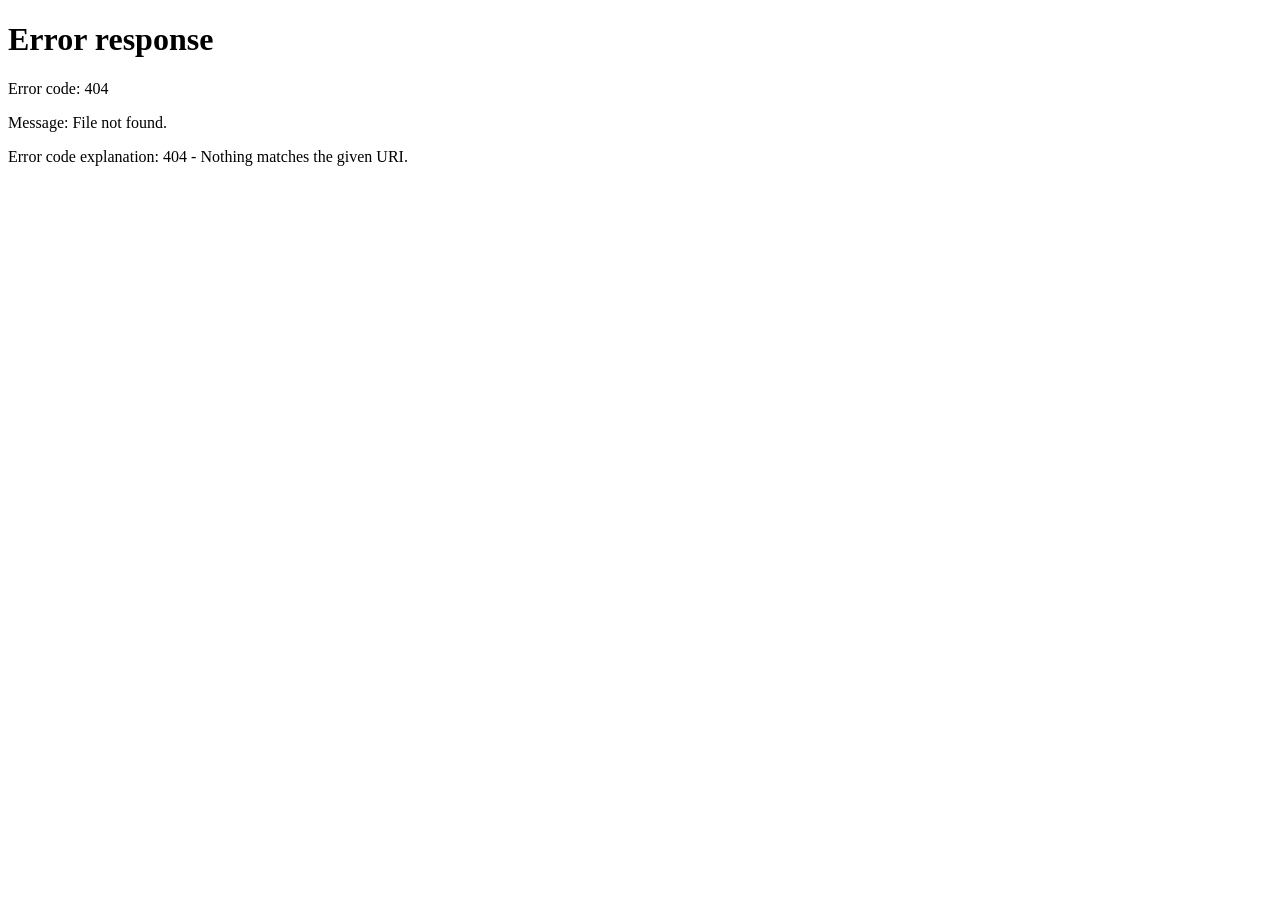
==== commit 5da6abc7: "Product build: the root opens FaceCheck, not the demo Co-Authored-By: Claude Fable 5.1 <noreply@anth" ====
--- a/web/index.html
+++ b/web/index.html
@@ -2,731 +2,12 @@
 <html lang="en">
 <head>
 <meta charset="utf-8">
-<meta name="viewport" content="width=device-width, initial-scale=1">
-<meta name="color-scheme" content="light">
-<title>Approve wire · Northwind Business</title>
-<style>
-  /* ---- Northwind Business: the relying party. Light, quiet, bank-like. ---- */
-  :root {
-    --bg: #f3f5f8; --card: #ffffff; --ink: #0f1728; --muted: #5b6678; --faint: #8b95a7;
-    --line: #e4e8ef; --line-strong: #cbd2de;
-    --navy: #0c1e3e; --brand: #1d4ed8;
-    --ok: #077a4a; --ok-bg: #e8f7ef; --ok-line: #a5dec0;
-    --bad: #b42318; --bad-bg: #fdf0ee; --bad-line: #f2b6ae;
-    --warn: #b04a06; --warn-bg: #fff6e5; --warn-line: #f4d391;
-    --info: #1b56c9; --info-bg: #eaf1ff;
-    --font: -apple-system, BlinkMacSystemFont, "SF Pro Text", Inter, "Segoe UI", Roboto, sans-serif;
-    --mono: ui-monospace, "SF Mono", SFMono-Regular, Menlo, monospace;
-    --shadow: 0 1px 2px rgba(16,24,40,.05), 0 10px 28px -18px rgba(16,24,40,.22);
-
-    /* ---- FaceCheck widget. Mirrors web/app/tokens.css so it reads as the same product. ---- */
-    --fc-bg: #0a0c10; --fc-surface: #11141a; --fc-raised: #171b23; --fc-line: #232936;
-    --fc-text: #eceff5; --fc-text-2: #9aa3b5; --fc-text-3: #5f6878;
-    --fc-accent: #6e8bff; --fc-accent-soft: rgba(110,139,255,.14);
-    --fc-ok: #35d49a; --fc-ok-soft: rgba(53,212,154,.13);
-    --fc-bad: #ff5d5d; --fc-bad-soft: rgba(255,93,93,.13);
-    --fc-warn: #ffb547; --fc-warn-soft: rgba(255,181,71,.13);
-  }
-  * { box-sizing: border-box; }
-  html { -webkit-text-size-adjust: 100%; }
-  body { margin: 0; background: var(--bg); color: var(--ink); font: 14px/1.5 var(--font); -webkit-font-smoothing: antialiased; }
-  a { color: var(--brand); }
-  h1, h2, h3 { margin: 0; font-weight: 650; letter-spacing: -.012em; }
-  p { margin: 0; }
-  code { font: 12px/1.4 var(--mono); overflow-wrap: anywhere; }
-  [hidden] { display: none !important; }
-  .wrap { max-width: 1160px; margin: 0 auto; padding: 0 20px; }
-  @media (max-width: 480px) { .wrap { padding: 0 16px; } }
-  .num { font-variant-numeric: tabular-nums; }
-  .eyebrow { font: 600 11px/1.2 var(--mono); letter-spacing: .08em; text-transform: uppercase; color: var(--faint); }
-  svg.i { width: 18px; height: 18px; flex: none; }
-  @keyframes pulse { 50% { opacity: .35; } }
-  @keyframes spin { to { transform: rotate(360deg); } }
-  @keyframes rise { from { opacity: 0; transform: translateY(6px); } to { opacity: 1; transform: none; } }
-  @keyframes slide { from { transform: translateX(-100%); } to { transform: translateX(300%); } }
-  @keyframes draw { to { stroke-dashoffset: 0; } }
-  @keyframes pop { 0% { transform: scale(.6); opacity: 0; } 60% { transform: scale(1.08); opacity: 1; } 100% { transform: scale(1); } }
-
-  /* Top bar */
-  .topbar { background: var(--navy); color: #fff; position: sticky; top: 0; z-index: 5; }
-  .topbar .wrap { height: 58px; display: flex; align-items: center; gap: 30px; }
-  .brand { display: flex; align-items: center; gap: 10px; color: #fff; text-decoration: none; font-weight: 700; font-size: 16px; letter-spacing: -.01em; }
-  .brand .mark { width: 28px; height: 28px; border-radius: 8px; background: #fff; color: var(--navy); display: grid; place-items: center; }
-  .brand .mark svg { width: 17px; height: 17px; }
-  .brand .biz { color: rgba(255,255,255,.62); font-weight: 500; }
-  nav.tabs { display: flex; gap: 2px; height: 100%; }
-  nav.tabs a { display: flex; align-items: center; gap: 6px; padding: 0 11px; color: rgba(255,255,255,.72); text-decoration: none; font-weight: 500; border-bottom: 2px solid transparent; }
-  nav.tabs a.on { color: #fff; border-bottom-color: #8fb0ff; }
-  nav.tabs .badge { background: #ff8a5b; color: #1a0c04; font-size: 11px; font-weight: 700; padding: 0 6px; border-radius: 999px; line-height: 18px; }
-  .me { margin-left: auto; display: flex; align-items: center; gap: 10px; }
-  .me .avatar { width: 32px; height: 32px; border-radius: 50%; background: #23407a; color: #fff; display: grid; place-items: center; font-weight: 700; font-size: 12px; }
-  .me b { display: block; font-size: 13px; line-height: 1.2; }
-  .me small { color: rgba(255,255,255,.62); font-size: 12px; }
-  .env { font: 600 10px/1 var(--mono); letter-spacing: .08em; text-transform: uppercase; color: #ffd39b; border: 1px solid rgba(255,211,155,.4); padding: 5px 7px; border-radius: 6px; margin-right: 4px; }
-  @media (max-width: 900px) { nav.tabs, .me div, .env { display: none; } }
-
-  /* Page head */
-  main { padding: 22px 0 48px; }
-  .crumbs { color: var(--faint); font-size: 13px; display: flex; gap: 8px; flex-wrap: wrap; }
-  .crumbs span:last-child { color: var(--muted); font-family: var(--mono); font-size: 12px; }
-  .pagehead { display: flex; align-items: flex-start; justify-content: space-between; gap: 16px; margin: 8px 0 18px; flex-wrap: wrap; }
-  .pagehead h1 { font-size: 26px; }
-  .pagehead .sub { color: var(--muted); margin-top: 3px; }
-  .chip { display: inline-flex; align-items: center; gap: 8px; padding: 7px 13px; border-radius: 999px; font-weight: 600; font-size: 13px;
-    border: 1px solid var(--line-strong); background: var(--card); white-space: nowrap; color: var(--muted); }
-  .chip::before { content: ""; width: 8px; height: 8px; border-radius: 50%; background: currentColor; }
-  .chip.info { color: var(--info); background: var(--info-bg); border-color: transparent; }
-  .chip.info::before { animation: pulse 1.2s ease-in-out infinite; }
-  .chip.ok { color: var(--ok); background: var(--ok-bg); border-color: transparent; }
-  .chip.bad { color: var(--bad); background: var(--bad-bg); border-color: transparent; }
-  .chip.warn { color: var(--warn); background: var(--warn-bg); border-color: transparent; }
-
-  /* Progress steps */
-  ol.steps { list-style: none; margin: 0 0 20px; padding: 0; display: grid; grid-template-columns: repeat(4, 1fr); gap: 8px; }
-  ol.steps li { border-top: 3px solid var(--line-strong); padding-top: 9px; transition: border-color .3s; }
-  ol.steps b { display: block; font-size: 13px; font-weight: 600; }
-  ol.steps small { color: var(--muted); font-size: 12px; }
-  ol.steps li.done { border-top-color: var(--ok); }
-  ol.steps li.current { border-top-color: var(--brand); }
-  ol.steps li.active { border-top-color: var(--info); animation: pulse 1.2s ease-in-out infinite; }
-  ol.steps li.failed { border-top-color: var(--bad); }
-  ol.steps li.hold { border-top-color: var(--warn); }
-  @media (max-width: 600px) { ol.steps small { display: none; } }
-
-  /* Layout */
-  .grid { display: grid; grid-template-columns: minmax(0, 1.5fr) minmax(360px, 1fr); gap: 22px; align-items: start; }
-  .col { display: flex; flex-direction: column; gap: 22px; min-width: 0; }
-  .side { position: sticky; top: 78px; min-width: 0; }
-  @media (max-width: 900px) { .grid { grid-template-columns: 1fr; } .side { position: static; order: -1; } }
-  .card { background: var(--card); border: 1px solid var(--line); border-radius: 14px; box-shadow: var(--shadow); }
-  .card > .head { padding: 15px 22px; border-bottom: 1px solid var(--line); display: flex; align-items: center; justify-content: space-between; gap: 12px; }
-  .card > .head h2 { font-size: 15px; }
-
-  /* Transfer details */
-  .hero { padding: 22px 22px 18px; border-bottom: 1px solid var(--line); display: flex; justify-content: space-between; gap: 16px; align-items: flex-end; flex-wrap: wrap; }
-  .amount { font-size: 40px; font-weight: 650; letter-spacing: -.03em; line-height: 1.05; }
-  .amount small { font-size: 15px; font-weight: 600; color: var(--muted); letter-spacing: 0; margin-left: 8px; }
-  @media (max-width: 480px) { .amount { font-size: 30px; } .amount small { font-size: 13px; } }
-  .hero .to { margin-top: 8px; color: var(--muted); }
-  .hero .to b { color: var(--ink); font-weight: 600; }
-  .hero .route { display: flex; align-items: center; gap: 8px; color: var(--faint); font-size: 12px; font-family: var(--mono); white-space: nowrap; }
-  .hero .route svg { width: 14px; height: 14px; }
-  dl.kv { margin: 0; padding: 16px 22px; display: grid; grid-template-columns: 160px 1fr; row-gap: 11px; column-gap: 16px; }
-  dl.kv dt { color: var(--muted); }
-  dl.kv dd { margin: 0; }
-  dl.kv dd small { color: var(--faint); }
-  @media (max-width: 560px) { dl.kv { grid-template-columns: 1fr; row-gap: 3px; } dl.kv dd { margin-bottom: 9px; } }
-  .memo { margin: 2px 22px 16px; padding: 12px 14px; border-left: 3px solid var(--warn); background: var(--warn-bg); border-radius: 0 10px 10px 0; }
-  .memo .eyebrow { color: var(--warn); margin-bottom: 4px; }
-  .flags { display: flex; flex-wrap: wrap; gap: 8px; padding: 0 22px 20px; }
-  .flag { display: inline-flex; align-items: center; gap: 6px; padding: 4px 10px; border-radius: 999px; font-size: 12px; font-weight: 600; color: var(--warn); background: var(--warn-bg); }
-  .flag svg { width: 14px; height: 14px; }
-
-  /* Decision band: what the bank did with the verdict */
-  .decision { animation: rise .35s cubic-bezier(.2,.8,.2,1) both; overflow: hidden; }
-  .decision .top { padding: 18px 22px; display: flex; gap: 16px; align-items: flex-start; }
-  .decision .glyph { width: 44px; height: 44px; border-radius: 12px; display: grid; place-items: center; flex: none; animation: pop .45s cubic-bezier(.2,.8,.2,1) both; }
-  .decision .glyph svg { width: 24px; height: 24px; }
-  .decision h2 { font-size: 20px; }
-  .decision .top p { color: var(--muted); margin-top: 3px; }
-  .decision.ok .glyph { background: var(--ok); color: #fff; } .decision.ok h2 { color: var(--ok); }
-  .decision.bad .glyph { background: var(--bad); color: #fff; } .decision.bad h2 { color: var(--bad); }
-  .decision.warn .glyph { background: var(--warn); color: #fff; } .decision.warn h2 { color: var(--warn); }
-  .decision.ok { border-color: var(--ok-line); } .decision.bad { border-color: var(--bad-line); } .decision.warn { border-color: var(--warn-line); }
-  .versus { display: grid; grid-template-columns: 1fr auto 1fr; gap: 14px; padding: 18px 22px; align-items: stretch; border-top: 1px solid var(--line); }
-  .versus .cell { border: 1px solid var(--line); border-radius: 12px; padding: 14px 16px; display: flex; flex-direction: column; gap: 6px; min-width: 0; }
-  .versus .cell.ours { background: #f8f9fc; border-color: var(--line-strong); }
-  .versus .big { font-size: 24px; font-weight: 650; letter-spacing: -.02em; line-height: 1.15; }
-  .versus .big small { font-size: 13px; font-weight: 500; color: var(--muted); letter-spacing: 0; margin-left: 6px; }
-  .versus .sm { color: var(--muted); font-size: 12.5px; }
-  .versus .vs { align-self: center; color: var(--faint); font: 700 11px var(--mono); letter-spacing: .1em; }
-  .versus .ok .big { color: var(--ok); } .versus .bad .big { color: var(--bad); } .versus .warn .big { color: var(--warn); }
-  .meter { margin-top: 4px; }
-  .meter .bar { position: relative; height: 8px; border-radius: 999px; background: #e9edf4; }
-  .meter .fill { position: absolute; left: 0; top: 0; bottom: 0; border-radius: 999px; background: var(--ok); }
-  .meter .fill.bad { background: var(--bad); }
-  .meter .tick { position: absolute; top: -4px; bottom: -4px; width: 2px; background: var(--ink); border-radius: 1px; }
-  .meter .scale { position: relative; height: 16px; margin-top: 4px; font-size: 11px; color: var(--faint); font-family: var(--mono); }
-  .meter .scale span { position: absolute; top: 0; } .meter .scale .r { right: 0; } .meter .scale .pass { transform: translateX(-50%); white-space: nowrap; color: var(--muted); }
-  .say { display: inline-flex; align-items: center; gap: 6px; font-weight: 600; font-size: 13px; margin-top: 2px; }
-  .say svg { width: 14px; height: 14px; flex: none; }
-  .say.ok { color: var(--ok); } .say.bad { color: var(--bad); } .say.warn { color: var(--warn); }
-  .strip { display: flex; gap: 10px; align-items: center; padding: 12px 22px; font-weight: 600; border-top: 1px solid var(--line); }
-  .strip svg { width: 16px; height: 16px; flex: none; }
-  .strip.ok { color: var(--ok); background: var(--ok-bg); } .strip.bad { color: var(--bad); background: var(--bad-bg); } .strip.warn { color: var(--warn); background: var(--warn-bg); }
-  .strip.flat { color: var(--muted); }
-  @media (max-width: 640px) { .versus { grid-template-columns: 1fr; } .versus .vs { justify-self: center; } }
-
-  /* Activity log */
-  .activity ol { list-style: none; margin: 0; padding: 6px 22px 14px; }
-  .activity li { display: grid; grid-template-columns: 64px 14px 1fr; column-gap: 12px; padding: 9px 0; position: relative; animation: rise .3s ease both; }
-  .activity li + li::before { content: ""; position: absolute; left: 82px; top: -9px; height: 18px; width: 1px; background: var(--line); }
-  .activity time { font: 12px/1.6 var(--mono); color: var(--faint); }
-  .activity .dot { width: 9px; height: 9px; border-radius: 50%; background: var(--line-strong); margin-top: 6px; justify-self: center; }
-  .activity .dot.ok { background: var(--ok); } .activity .dot.bad { background: var(--bad); } .activity .dot.warn { background: var(--warn); } .activity .dot.info { background: var(--info); }
-  .activity b { font-weight: 600; }
-  .activity .d { color: var(--muted); font-size: 12.5px; }
-  .activity .d code { color: var(--muted); }
-  @media (max-width: 480px) { .activity li { grid-template-columns: 14px 1fr; } .activity time { grid-column: 2; order: 3; } .activity li + li::before { left: 6px; } }
-
-  /* Approval card: bank head, FaceCheck body */
-  .approve > .head { align-items: flex-start; }
-  .approve .head p { color: var(--muted); font-size: 12.5px; margin-top: 2px; }
-  .approve .head b { color: var(--ink); font-weight: 600; }
-  .linkbtn { background: none; border: 0; padding: 0; color: var(--muted); font: inherit; font-size: 12.5px; text-decoration: underline; cursor: pointer; white-space: nowrap; }
-  .linkbtn:hover { color: var(--bad); }
-
-  .ih { background: var(--fc-bg); color: var(--fc-text); border-radius: 0 0 13px 13px; padding: 16px 20px 18px; }
-  .ih-head { display: flex; align-items: center; gap: 10px; padding-bottom: 14px; border-bottom: 1px solid var(--fc-line); }
-  .ih-mark { height: 26px; width: auto; flex: none; }
-  .ih-brand { font-weight: 700; font-size: 15px; letter-spacing: -.01em; line-height: 1.1; }
-  .ih-brand small { display: block; font: 600 10px/1 var(--mono); letter-spacing: .08em; text-transform: uppercase; color: var(--fc-text-3); margin-top: 4px; }
-  .ih-for { margin-left: auto; text-align: right; font-size: 12px; color: var(--fc-text-2); }
-  .ih-for span { display: block; font: 600 10px/1 var(--mono); letter-spacing: .08em; text-transform: uppercase; color: var(--fc-text-3); margin-bottom: 4px; }
-  .ih-body { padding-top: 16px; display: flex; flex-direction: column; gap: 14px; animation: rise .3s ease both; }
-  .ih h3 { font-size: 17px; font-weight: 650; color: var(--fc-text); }
-  .ih .lead { color: var(--fc-text-2); }
-  .ih .lead b { color: var(--fc-text); font-weight: 600; }
-  .ih .lead a { color: var(--fc-accent); }
-  .ih label { display: block; font: 600 10px/1 var(--mono); letter-spacing: .08em; text-transform: uppercase; color: var(--fc-text-3); margin-bottom: 6px; }
-  .ih input { width: 100%; padding: 10px 12px; border-radius: 10px; border: 1px solid var(--fc-line); background: var(--fc-surface); color: var(--fc-text); font: 15px var(--font); }
-  .ih input:focus { outline: 2px solid var(--fc-accent); outline-offset: -1px; border-color: transparent; }
-  .ih .btns { display: flex; flex-direction: column; gap: 9px; }
-  .ih button { display: flex; align-items: center; justify-content: center; gap: 10px; width: 100%; padding: 12px 16px; border: 0; border-radius: 10px;
-    font: 600 15px var(--font); cursor: pointer; transition: transform .12s ease, filter .12s ease; }
-  .ih button:active { transform: scale(.99); }
-  .ih button.primary { background: var(--fc-accent); color: #0a0c10; }
-  .ih button.primary:hover { filter: brightness(1.08); }
-  .ih button.secondary { background: transparent; color: var(--fc-text); border: 1px solid var(--fc-line); }
-  .ih button.secondary:hover { background: var(--fc-raised); }
-  .ih button:disabled { opacity: .5; cursor: default; }
-  .ih .fine { color: var(--fc-text-3); font-size: 12px; }
-  .ih .foot { display: flex; gap: 8px; align-items: center; color: var(--fc-text-3); font-size: 11.5px; padding-top: 12px; border-top: 1px solid var(--fc-line); }
-  .ih .foot svg { width: 14px; height: 14px; flex: none; }
-  .ih .foot .mode { margin-left: auto; font: 600 10px/1 var(--mono); letter-spacing: .06em; text-transform: uppercase; color: var(--fc-bad); }
-  .ih .dim { color: var(--fc-text-3); }
-
-  /* Widget: waiting */
-  .ih .scan { position: relative; height: 3px; border-radius: 2px; background: var(--fc-line); overflow: hidden; }
-  .ih .scan::after { content: ""; position: absolute; inset: 0; width: 34%; border-radius: 2px; background: var(--fc-accent); animation: slide 1.5s cubic-bezier(.4,0,.6,1) infinite; }
-  .ih .waithead { display: flex; align-items: center; gap: 12px; }
-  .ih .ring { width: 40px; height: 40px; border-radius: 50%; border: 2.5px solid var(--fc-accent-soft); border-top-color: var(--fc-accent); animation: spin 1.1s linear infinite; flex: none; }
-  .ih .how { list-style: none; margin: 0; padding: 0; display: grid; gap: 8px; }
-  .ih .how li { display: flex; gap: 10px; align-items: baseline; color: var(--fc-text-2); }
-  .ih .how li i { font: 600 10px/19px var(--mono); width: 19px; height: 19px; border-radius: 50%; border: 1px solid var(--fc-line); text-align: center; color: var(--fc-text-3); flex: none; font-style: normal; }
-  .ih .how li b { color: var(--fc-text); font-weight: 600; }
-  .ih .kv { display: flex; justify-content: space-between; gap: 12px; font: 12px var(--mono); color: var(--fc-text-3); flex-wrap: wrap; }
-  .ih .kv b { color: var(--fc-text-2); font-weight: 500; }
-
-  /* Widget: verdict */
-  .ih .vhead { display: flex; gap: 14px; align-items: center; }
-  .ih .vmark { width: 48px; height: 48px; border-radius: 50%; display: grid; place-items: center; flex: none; animation: pop .5s cubic-bezier(.2,.8,.2,1) both; }
-  .ih .vmark svg { width: 26px; height: 26px; }
-  .ih .vmark path { stroke-dasharray: 40; stroke-dashoffset: 40; animation: draw .45s .2s ease forwards; }
-  .ih .vmark.ok { background: var(--fc-ok-soft); color: var(--fc-ok); box-shadow: 0 0 0 1px rgba(53,212,154,.35), 0 0 36px -6px rgba(53,212,154,.45); }
-  .ih .vmark.bad { background: var(--fc-bad-soft); color: var(--fc-bad); box-shadow: 0 0 0 1px rgba(255,93,93,.35), 0 0 36px -6px rgba(255,93,93,.45); }
-  .ih .vmark.warn { background: var(--fc-warn-soft); color: var(--fc-warn); box-shadow: 0 0 0 1px rgba(255,181,71,.35), 0 0 36px -6px rgba(255,181,71,.45); }
-  .ih .vhead h3 { font-size: 19px; }
-  .ih .vhead h3.ok { color: var(--fc-ok); } .ih .vhead h3.bad { color: var(--fc-bad); } .ih .vhead h3.warn { color: var(--fc-warn); }
-  .ih .vhead p { color: var(--fc-text-2); margin-top: 3px; }
-  .ih .selfie { width: 56px; height: 56px; border-radius: 50%; object-fit: cover; flex: none; margin-left: auto; border: 2px solid var(--fc-line); background: var(--fc-raised); }
-  .ih .evidence { display: grid; gap: 1px; background: var(--fc-line); border: 1px solid var(--fc-line); border-radius: 10px; overflow: hidden; }
-  .ih .ev { display: grid; grid-template-columns: 9px 108px 1fr; gap: 10px; align-items: baseline; padding: 9px 12px; background: var(--fc-surface); }
-  .ih .ev i { width: 8px; height: 8px; border-radius: 50%; background: var(--fc-text-3); align-self: center; }
-  .ih .ev i.green { background: var(--fc-ok); } .ih .ev i.red { background: var(--fc-bad); } .ih .ev i.yellow { background: var(--fc-warn); }
-  .ih .ev .n { font: 600 10.5px/1.4 var(--mono); letter-spacing: .06em; text-transform: uppercase; color: var(--fc-text-3); }
-  .ih .ev .h { font-weight: 600; font-size: 13px; }
-  .ih .ev .h.red { color: var(--fc-bad); }
-  .ih .ev .d { font-size: 11.5px; color: var(--fc-text-3); margin-top: 1px; }
-  .ih .links { display: flex; gap: 14px; flex-wrap: wrap; align-items: center; font-size: 13px; }
-  .ih .links a { color: var(--fc-accent); text-decoration: none; font-weight: 600; }
-  .ih .links a:hover { text-decoration: underline; }
-  .ih .links button.text { width: auto; padding: 0; background: none; border: 0; color: var(--fc-text-2); font: 500 13px var(--font); margin-left: auto; }
-  .ih .links button.text:hover { color: var(--fc-text); }
-  .ih .tech { font: 11.5px/1.5 var(--mono); color: var(--fc-text-3); overflow-wrap: anywhere; }
-  .ih .tech b { font-weight: 600; letter-spacing: .06em; text-transform: uppercase; font-size: 10px; margin-right: 6px; }
-  .ih .err { padding: 12px 14px; border-radius: 10px; background: var(--fc-bad-soft); color: var(--fc-bad); border: 1px solid rgba(255,93,93,.3); }
-  .ih .err b { display: block; margin-bottom: 2px; }
-  .ih .err span { color: var(--fc-text-2); }
-
-  footer.foot { border-top: 1px solid var(--line); color: var(--faint); font-size: 12px; padding: 18px 0 28px; }
-  footer.foot .wrap { display: flex; justify-content: space-between; gap: 12px; flex-wrap: wrap; align-items: baseline; }
-  footer details { color: var(--faint); }
-  footer summary { cursor: pointer; list-style: none; }
-  footer summary::-webkit-details-marker { display: none; }
-  footer summary::after { content: " ▾"; }
-  footer details[open] summary::after { content: " ▴"; }
-  footer .demo { margin-top: 8px; display: flex; gap: 8px; align-items: center; flex-wrap: wrap; }
-  footer select { font: 12px var(--mono); padding: 5px 8px; border-radius: 7px; border: 1px solid var(--line-strong); background: var(--card); color: var(--ink); max-width: 100%; }
-  @media (prefers-reduced-motion: reduce) { *, *::before, *::after { animation-duration: 1ms !important; transition-duration: 1ms !important; } }
-</style>
+<title>FaceCheck</title>
+<meta http-equiv="refresh" content="0; url=/app/">
+<link rel="canonical" href="/app/">
+<script>location.replace("/app/" + location.search + location.hash);</script>
 </head>
-<body>
-
-<header class="topbar">
-  <div class="wrap">
-    <a class="brand" href="#" aria-label="Northwind Business">
-      <span class="mark" aria-hidden="true"><svg viewBox="0 0 24 24" fill="none" stroke="currentColor" stroke-width="2.6" stroke-linecap="round" stroke-linejoin="round"><path d="M3 10.5 12 4l9 6.5"/><path d="M5 10v10h14V10"/><path d="M10 20v-6h4v6"/></svg></span>
-      <span>Northwind</span><span class="biz">Business</span>
-    </a>
-    <nav class="tabs" aria-label="Sections">
-      <a href="#">Overview</a><a href="#">Payments</a><a href="#" class="on">Approvals <span class="badge">1</span></a><a href="#">Cards</a><a href="#">Reports</a>
-    </nav>
-    <div class="me"><span class="env">Demo</span><div class="avatar">DP</div><div><b>Daniel Pacheco</b><small>Finance · Payment approver</small></div></div>
-  </div>
-</header>
-
-<main class="wrap">
-  <div class="crumbs"><span>Payments</span><span>/</span><span>Approvals</span><span>/</span><span>WIRE-2026-0920-4417</span></div>
-  <div class="pagehead">
-    <div><h1>Approve outgoing wire</h1><p class="sub">International wire (SWIFT) · created today 09:41 · release cutoff 17:00 ET</p></div>
-    <span id="stateChip" class="chip">Awaiting your approval</span>
-  </div>
-
-  <ol class="steps" aria-label="Progress">
-    <li class="done"><b>Created</b><small>Finance operations · 09:41</small></li>
-    <li class="done"><b>Reviewed</b><small>Dual control · 09:52</small></li>
-    <li id="stepApprove" class="current"><b>Approval</b><small id="stepApproveSub">You · live-person check</small></li>
-    <li id="stepRelease"><b>Release</b><small id="stepReleaseSub">SWIFT · before 17:00 ET</small></li>
-  </ol>
-
-  <div class="grid">
-    <div class="col">
-      <section id="decision" class="card decision" hidden aria-live="polite"></section>
-
-      <section class="card details" aria-label="Transfer details">
-        <div class="head"><h2>Transfer details</h2><span class="eyebrow">Outgoing · USD · SWIFT</span></div>
-        <div class="hero">
-          <div>
-            <div class="amount num">$25,600,000.00<small>USD</small></div>
-            <p class="to">to <b>Kestrel Holdings (HK) Limited</b> · East Harbour Bank, Hong Kong</p>
-          </div>
-          <div class="route num"><span>Operating ···· 2210</span><svg viewBox="0 0 24 24" fill="none" stroke="currentColor" stroke-width="2.2" stroke-linecap="round" stroke-linejoin="round"><path d="M4 12h15M13 6l6 6-6 6"/></svg><span>EHBKHKHH ···· 4471</span></div>
-        </div>
-        <dl class="kv">
-          <dt>Beneficiary</dt><dd>Kestrel Holdings (HK) Limited <small>· added today, first payment</small></dd>
-          <dt>Beneficiary bank</dt><dd>East Harbour Bank, Hong Kong <small class="num">· SWIFT EHBKHKHH · <span style="white-space:nowrap">account ···· 4471</span></small></dd>
-          <dt>From account</dt><dd>Operating · USD <span class="num">···· 2210</span> <small class="num">· available $31,204,118.52</small></dd>
-          <dt>Reference</dt><dd>Project Kestrel · <span class="num">INV-2026-0918</span></dd>
-          <dt>Initiated by</dt><dd>Finance operations (A. Chen) <small>· 09:41 today</small></dd>
-          <dt>Fees</dt><dd class="num">$45.00 <small>· charged to sender (OUR)</small></dd>
-        </dl>
-        <div class="memo">
-          <div class="eyebrow">Memo from initiator</div>
-          “Confidential acquisition payment. Approved by the CFO on this morning's video call. Please release before cutoff.”
-        </div>
-        <div class="flags" aria-label="Risk flags">
-          <span class="flag"><svg viewBox="0 0 24 24" fill="none" stroke="currentColor" stroke-width="2.4" stroke-linecap="round"><path d="M12 9v4M12 17h.01"/><path d="M10.3 3.9 2.5 17.5a2 2 0 0 0 1.7 3h15.6a2 2 0 0 0 1.7-3L13.7 3.9a2 2 0 0 0-3.4 0Z"/></svg>New beneficiary</span>
-          <span class="flag"><svg viewBox="0 0 24 24" fill="none" stroke="currentColor" stroke-width="2.4" stroke-linecap="round"><path d="M12 9v4M12 17h.01"/><path d="M10.3 3.9 2.5 17.5a2 2 0 0 0 1.7 3h15.6a2 2 0 0 0 1.7-3L13.7 3.9a2 2 0 0 0-3.4 0Z"/></svg>Above $1,000,000 policy limit</span>
-          <span class="flag"><svg viewBox="0 0 24 24" fill="none" stroke="currentColor" stroke-width="2.4" stroke-linecap="round"><path d="M12 9v4M12 17h.01"/><path d="M10.3 3.9 2.5 17.5a2 2 0 0 0 1.7 3h15.6a2 2 0 0 0 1.7-3L13.7 3.9a2 2 0 0 0-3.4 0Z"/></svg>Authorised on a video call</span>
-          <span class="flag"><svg viewBox="0 0 24 24" fill="none" stroke="currentColor" stroke-width="2.4" stroke-linecap="round"><path d="M12 9v4M12 17h.01"/><path d="M10.3 3.9 2.5 17.5a2 2 0 0 0 1.7 3h15.6a2 2 0 0 0 1.7-3L13.7 3.9a2 2 0 0 0-3.4 0Z"/></svg>Urgent, confidential</span>
-        </div>
-      </section>
-
-      <section class="card activity" aria-label="Activity">
-        <div class="head"><h2>Activity</h2><span class="eyebrow">Audit log</span></div>
-        <ol id="log">
-          <li><time>09:41:07</time><span class="dot"></span><div><b>Wire created</b><div class="d">Finance operations · A. Chen</div></div></li>
-          <li><time>09:41:52</time><span class="dot"></span><div><b>Beneficiary added</b><div class="d">Kestrel Holdings (HK) Limited · first payment to this account</div></div></li>
-          <li><time>09:52:30</time><span class="dot ok"></span><div><b>Reviewed under dual control</b><div class="d">M. Okafor · 4 risk flags acknowledged</div></div></li>
-          <li><time>09:52:31</time><span class="dot warn"></span><div><b>Step-up verification required</b><div class="d">Policy: wires above $1,000,000 need a live-person check of the approver (FaceCheck)</div></div></li>
-        </ol>
-      </section>
-    </div>
-
-    <aside class="side">
-      <section class="card approve" aria-label="Approval">
-        <div class="head">
-          <div><h2>Your approval</h2><p>Wires above <b>$1,000,000</b> need proof that a <b>live person</b> is approving: not a recording, not a real-time deepfake.</p></div>
-          <button id="reject" class="linkbtn" type="button">Reject wire</button>
-        </div>
-        <div class="ih" id="ih" aria-live="polite">
-          <div class="ih-head">
-            <svg class="ih-mark" viewBox="0 0 112 84" fill="none" aria-hidden="true"><g transform="translate(-4 -20)"><path d="M14 60 Q58 8 108 52" stroke="#E7ECF5" stroke-width="9" stroke-linecap="round"/><path d="M14 60 L44 95 Q84 84 108 52" stroke="#2FBF88" stroke-width="9" stroke-linecap="round" stroke-linejoin="round"/><circle cx="57" cy="58" r="17" fill="#2FBF88"/><rect x="59" y="45" width="9" height="13" rx="2.5" transform="rotate(14 63 51)" fill="#0A0F1C"/></g></svg>
-            <div class="ih-brand">FaceCheck<small>Live-person check</small></div>
-            <div class="ih-for"><span>Verifying for</span>Northwind Business</div>
-          </div>
-          <div class="ih-body" id="ihBody"></div>
-        </div>
-      </section>
-    </aside>
-  </div>
-</main>
-
-<footer class="foot"><div class="wrap">
-  <details>
-    <summary>Northwind Business Banking · demo environment</summary>
-    <div class="demo">
-      <span>Replay a saved check:</span>
-      <select id="replaySel"><option value="">Loading saved checks…</option></select>
-    </div>
-  </details>
-  <span>Approvals are stored with the verification evidence</span>
-</div></footer>
-
-<script>
-"use strict";
-const $ = (id) => document.getElementById(id);
-const esc = (s) => String(s ?? "").replace(/[&<>"']/g, (c) => ({ "&": "&amp;", "<": "&lt;", ">": "&gt;", '"': "&quot;", "'": "&#39;" }[c]));
-const fin = (v) => (typeof v === "number" && isFinite(v) ? v : null);
-const clamp01 = (v) => Math.min(1, Math.max(0, v));
-const fix2 = (v) => (Math.abs(v) < 0.005 ? "0.00" : v.toFixed(2));
-const sentence = (s) => { s = String(s || "").trim(); return s ? s[0].toUpperCase() + s.slice(1) + (/[.!?]$/.test(s) ? "" : ".") : ""; };
-const clock = () => new Date().toLocaleTimeString("en-GB", { hour: "2-digit", minute: "2-digit", second: "2-digit" });
-
-const APP_NAME = "Northwind Business";
-const AMOUNT = "$25,600,000.00";
-const PASS_MARK = 0.35;                 // server: verdict.THRESHOLDS.face_similarity_min (also sent back as face_pass_mark)
-const PARAMS = new URLSearchParams(location.search);
-// ?inject[=port] on this page is passed on to the FaceCheck tab (attack demo: its camera becomes the live face swap).
-const INJECT = PARAMS.has("inject") ? (PARAMS.get("inject") || "") : null;
-
-const S = { state: "idle", req: null, user: PARAMS.get("user") || localStorage.getItem("facecheck.user") || "daniel",
-            poll: null, clock: null, startedAt: 0, busy: false };
-
-async function api(path, opts) {
-  const r = await fetch(path, opts);
-  if (!r.ok) throw new Error(`${r.status}: ${(await r.text()).slice(0, 200)}`);
-  return r.json();
-}
-function appUrl(req) {
-  let u = `/app/?request=${encodeURIComponent(req.id)}&user=${encodeURIComponent(req.user)}`;
-  if (INJECT !== null) u += `&inject=${encodeURIComponent(INJECT)}`;
-  return u;
-}
-
-// ---------- copy: the server's reason -> plain English (same table as the FaceCheck results page) ----------
-// [substring of the server's reason, full sentence, short label]. First match wins, so specific keys come first.
-const COPY = [
-  ["live human, matching", "A live person, and the approver in the profile picture.", "Live, and the approver"],
-  ["flat screen or print", "The reflection is far too large for a human eye: a flat screen or a print, not a person.", "Reflection too large for an eye"],
-  ["reflection is far too large", "The reflection is far too large for a human eye: a flat screen or a print, not a person.", "Reflection too large for an eye"],
-  ["not inside an iris", "The screen's reflection isn't inside an iris, so it isn't coming from an eye.", "Reflection isn't inside an iris"],
-  ["no iris around it", "Something reflected the screen, but there was no iris around it.", "No iris around the reflection"],
-  ["missing in too many flashes", "The reflection in the eye went missing during too many flashes.", "Reflection missing in too many flashes"],
-  ["too few usable states", "Too few flashes could be read from the eye.", "Too few flashes could be read"],
-  ["no eye reflection found", "No reflection of the screen was found in the eye. A real cornea mirrors the screen in front of it; a generated face doesn't.", "No screen reflection in the eye"],
-  ["eye reflection does not match", "The reflection in the eye didn't move with the shapes on screen.", "Reflection didn't follow the screen"],
-  ["no light response", "The face didn't change colour with the screen's flashes, so this isn't someone sitting in front of this screen.", "Skin didn't follow the screen's light"],
-  ["response delayed", "The face reacted to the flashes too late. That delay is the time a computer needs to draw a fake face.", "Skin reacted too late"],
-  ["delayed by", "The face reacted to the flashes too late. That delay is the time a computer needs to draw a fake face.", "Skin reacted too late"],
-  ["not the person in the selfie", "The face that took the selfie isn't the face that did the eye check.", "Different face in the eye check"],
-  ["a different face appeared", "A different face appeared between the selfie and the eye check.", "A different face appeared"],
-  ["camera view jumped", "The camera view jumped between the selfie and the eye check: not one continuous move.", "Camera view jumped"],
-  ["frames are missing", "The camera feed was interrupted between the selfie and the eye check.", "Camera feed was interrupted"],
-  ["camera was interrupted", "The app was left, or the camera was interrupted, between the selfie and the eye check.", "The sitting was interrupted"],
-  ["too long between", "Too much time passed between the selfie and the eye check.", "Too long after the selfie"],
-  ["selfie does not match", "The selfie doesn't match the approver's profile picture.", "Not the approver"],
-  ["no selfie uploaded", "No selfie came with this check, so there was no face to compare.", "No selfie to compare"],
-  ["no face found in the selfie", "No face was found in the selfie.", "No face in the selfie"],
-  ["not enrolled", "This account has no FaceCheck profile picture yet.", "No profile picture"],
-  ["ambient light", "The room is too bright for the screen's light to show on the face. Try somewhere dimmer.", "Room too bright"],
-  ["too few frames", "The camera didn't deliver enough frames during the flashes.", "Too few camera frames"],
-  ["dropped camera frames", "Too many camera frames were dropped during the check.", "Too many dropped frames"],
-  ["no eye was found", "No eye was found, so the selfie couldn't be compared with the eye check.", "No eye found"],
-  ["no face was visible right after", "No face was visible right after the selfie, so the move to the eye couldn't be followed.", "Move to the eye wasn't visible"],
-  ["too fast to follow", "The move to the eye was too fast to follow.", "Moved in too fast"],
-  ["was not recorded", "The move from the selfie to the eye wasn't recorded.", "Move to the eye wasn't recorded"],
-  ["could not be measured", "The face's response to the screen's light couldn't be measured.", "Light response not measured"],
-  ["denied", "The request was declined from the phone.", "Declined on the phone"],
-];
-const lookup = (reason) => { const s = String(reason || "").toLowerCase(); return COPY.find((row) => s.includes(row[0])) || null; };
-const friendly = (reason) => { const r = lookup(reason); return r ? r[1] : sentence(reason); };
-const friendlyShort = (reason) => { const r = lookup(reason); return r ? r[2] : sentence(reason).replace(/\.$/, ""); };
-
-const ICON = {
-  ok: `<svg viewBox="0 0 24 24" fill="none" stroke="currentColor" stroke-width="3" stroke-linecap="round" stroke-linejoin="round"><path d="m5 12.5 4.5 4.5L19 7"/></svg>`,
-  bad: `<svg viewBox="0 0 24 24" fill="none" stroke="currentColor" stroke-width="3" stroke-linecap="round"><path d="M6 6l12 12"/><path d="M18 6 6 18"/></svg>`,
-  warn: `<svg viewBox="0 0 24 24" fill="none" stroke="currentColor" stroke-width="3" stroke-linecap="round"><path d="M12 6v7"/><path d="M12 17.5h.01"/></svg>`,
-  lock: `<svg viewBox="0 0 24 24" fill="none" stroke="currentColor" stroke-width="2.2" stroke-linecap="round" stroke-linejoin="round"><rect x="4" y="10" width="16" height="11" rx="2"/><path d="M8 10V7a4 4 0 0 1 8 0v3"/></svg>`,
-  screen: `<svg class="i" viewBox="0 0 24 24" fill="none" stroke="currentColor" stroke-width="2.2" stroke-linecap="round" stroke-linejoin="round"><rect x="3" y="4" width="18" height="12" rx="2"/><path d="M8 20h8M12 16v4"/></svg>`,
-  phone: `<svg class="i" viewBox="0 0 24 24" fill="none" stroke="currentColor" stroke-width="2.2" stroke-linecap="round" stroke-linejoin="round"><rect x="7" y="2" width="10" height="20" rx="2"/><path d="M11 18h2"/></svg>`,
-};
-
-// What FaceCheck says, and what the bank does about it.
-const VERDICT = {
-  verified:     { tone: "ok",   title: "Live human verified", outcome: "Wire released",
-                  note: "A live person matching the approver's profile picture confirmed this transfer. Queued for SWIFT release; Finance operations notified.",
-                  chip: "Released", step: "Live person confirmed", release: "Queued for SWIFT" },
-  unverified:   { tone: "bad",  title: "Not a live human", outcome: "Transfer blocked",
-                  note: "FaceCheck could not confirm a live human at the camera. The wire is held, Security has been notified, and the CFO is being called back on a known number.",
-                  chip: "Blocked", step: "Not a live person", release: "Held for Security review" },
-  unverifiable: { tone: "warn", title: "Couldn't verify", outcome: "Approval not recorded",
-                  note: "The check couldn't be completed, so nothing was approved. Try again closer to the screen, in a dimmer room, with the brightness up.",
-                  chip: "On hold", step: "Check incomplete", release: "SWIFT · before 17:00 ET" },
-  denied:       { tone: "bad",  title: "Declined", outcome: "Approval declined",
-                  note: "The request was declined from the phone. The wire stays pending and nothing has moved.",
-                  chip: "Declined", step: "Declined on the phone", release: "SWIFT · before 17:00 ET" },
-};
-const CHIP = { idle: ["", "Awaiting your approval"], pending: ["info", "Verifying approver…"], rejected: ["bad", "Rejected"] };
-
-function setStage(state) {
-  const v = VERDICT[state];
-  const [tone, text] = v ? [v.tone, v.chip] : (CHIP[state] || CHIP.idle);
-  const chip = $("stateChip");
-  chip.className = `chip ${tone}`;
-  chip.textContent = text;
-  $("stepApprove").className = { pending: "active", verified: "done", unverified: "failed", denied: "failed", unverifiable: "hold", rejected: "failed" }[state] || "current";
-  $("stepApproveSub").textContent = v ? v.step : { pending: "FaceCheck check in progress", rejected: "Rejected by you" }[state] || "You · live-person check";
-  $("stepRelease").className = state === "verified" ? "done" : "";
-  $("stepReleaseSub").textContent = v ? v.release : "SWIFT · before 17:00 ET";
-}
-
-function logEntry(tone, title, detailHtml) {
-  const li = document.createElement("li");
-  li.innerHTML = `<time class="num">${clock()}</time><span class="dot ${tone}"></span><div><b>${esc(title)}</b>${detailHtml ? `<div class="d">${detailHtml}</div>` : ""}</div>`;
-  $("log").appendChild(li);
-}
-
-// ---------- the FaceCheck widget ----------
-
-const user = () => (S.user || "daniel").trim() || "daniel";
-function body(html) { $("ihBody").innerHTML = html; }
-
-function renderIdle(note) {
-  S.state = "idle";
-  body(`
-    <div><h3>Prove a live human is approving</h3>
-      <p class="lead" style="margin-top:4px">Take a selfie, then lean in while the screen flashes a random pattern. FaceCheck reads the light on your skin and the pattern's reflection in your eye. <b>About ten seconds.</b></p></div>
-    ${note ? `<div class="err"><b>${esc(note.title)}</b><span>${esc(note.detail)}</span></div>` : ""}
-    <div><label for="user">Approving as</label><input id="user" value="${esc(user())}" autocomplete="off" spellcheck="false" autocapitalize="off"></div>
-    <div class="btns">
-      <button id="goWeb" class="primary" type="button">${ICON.screen}Verify on this computer</button>
-      <button id="goPhone" class="secondary" type="button">${ICON.phone}Use my phone instead</button>
-    </div>
-    <p class="fine">Sit close, screen brightness all the way up, dim room. The check stops if you leave the tab.</p>
-    <div class="foot">${ICON.lock}<span>Evidence is stored with this approval</span>${INJECT !== null ? `<span class="mode">Test: injected camera</span>` : ""}</div>`);
-  const inp = $("user");
-  inp.addEventListener("input", () => { S.user = inp.value; localStorage.setItem("facecheck.user", user()); });
-  $("goWeb").onclick = () => signIn("web");
-  $("goPhone").onclick = () => signIn("phone");
-}
-
-function renderPending(req) {
-  S.state = "pending";
-  const web = req.device === "web";
-  body(`
-    <div class="waithead"><div class="ring"></div>
-      <div><h3>${web ? "Check in progress" : "Sent to your phone"}</h3>
-        <p class="lead" style="margin-top:2px">${web ? `Finish it in the FaceCheck tab. If it didn't open, <a href="${esc(appUrl(req))}" target="_blank" rel="noopener">open it here</a>.`
-                                                    : `Open FaceCheck on your phone and approve the request from ${esc(APP_NAME)}.`}</p></div></div>
-    <div class="scan" aria-hidden="true"></div>
-    <ol class="how">
-      <li><i>1</i><span><b>Selfie</b> <span class="dim">· matched against the profile picture</span></span></li>
-      <li><i>2</i><span><b>Lean in</b> <span class="dim">· one eye fills the ring; the move is watched</span></span></li>
-      <li><i>3</i><span><b>Flash pattern</b> <span class="dim">· random shapes and colours, about 6 s</span></span></li>
-      <li><i>4</i><span><b>Analysis</b> <span class="dim">· light on the skin, reflection in the cornea</span></span></li>
-    </ol>
-    <div class="kv"><span>request <b>${esc(req.id)}</b></span><span id="elapsed">elapsed <b>0:00</b></span></div>
-    <div class="links"><button id="cancel" class="text" type="button">Cancel</button></div>`);
-  $("cancel").onclick = cancel;
-}
-
-function evidenceRows(tiles) {
-  const rows = (tiles || []).filter((t) => t && t.name).map((t) => `
-    <div class="ev"><i class="${esc(t.status)}"></i><span class="n">${esc(t.name)}</span>
-      <div><div class="h ${t.status === "red" ? "red" : ""}">${esc(t.headline)}</div>${t.detail ? `<div class="d">${esc(t.detail)}</div>` : ""}</div></div>`).join("");
-  return rows ? `<div class="evidence">${rows}</div>` : "";
-}
-
-function renderDone(req) {
-  S.state = "done";
-  const r = req.result || {};
-  const v = VERDICT[r.verdict] || VERDICT.unverifiable;
-  let title = v.title;
-  if (r.verdict === "unverified" && /selfie does not match/i.test(r.reason || "")) title = "Not the approver";
-  const raw = String(r.reason || "").trim();
-  const plain = friendly(raw) || (v.tone === "ok" ? COPY[0][1] : "");
-  const selfie = r.capture ? `<img class="selfie" alt="Selfie from this check" src="/captures/${encodeURIComponent(r.capture)}/selfie.jpg" onerror="this.remove()">` : "";
-  const secs = fin(r.processing_s);
-  body(`
-    <div class="vhead"><div class="vmark ${v.tone}">${ICON[v.tone]}</div>
-      <div><h3 class="${v.tone}">${esc(title)}</h3><p>${esc(plain)}</p></div>${selfie}</div>
-    <div class="kv"><span>${secs != null ? `checked in <b>${secs.toFixed(1)} s</b>` : `request <b>${esc(req.id)}</b>`}</span>${r.capture ? `<span>evidence <b>${esc(r.capture.slice(0, 18))}…</b></span>` : ""}</div>
-    ${evidenceRows(r.tiles)}
-    ${raw && raw !== plain ? `<div class="tech"><b>Detail</b>${esc(raw)}</div>` : ""}
-    <div class="links">
-      ${r.capture ? `<a href="/app/?replay=${encodeURIComponent(r.capture)}" target="_blank" rel="noopener">Open the evidence report &rarr;</a>
-                     <a href="/captures/${encodeURIComponent(r.capture)}/result.json" target="_blank" rel="noopener">JSON</a>` : ""}
-      <button id="again" class="text" type="button">Start over</button>
-    </div>`);
-  $("again").onclick = startOver;
-}
-
-// ---------- the bank's decision ----------
-
-function renderDecision(req) {
-  const r = req.result || {};
-  const v = VERDICT[r.verdict] || VERDICT.unverifiable;
-  const ok = r.verdict === "verified";
-  const box = $("decision");
-  box.className = `card decision ${v.tone}`;
-
-  // What face recognition alone would have concluded, next to what FaceCheck concluded.
-  let versus = "", strip = "";
-  const sim = fin(r.face_similarity);
-  if (sim != null) {
-    const pass = fin(r.face_pass_mark) ?? PASS_MARK;
-    const facePass = sim >= pass;
-    const pct = (clamp01(sim) * 100).toFixed(1), tick = (pass * 100).toFixed(1);
-    const faceTone = facePass ? (ok ? "ok" : "bad") : "bad";
-    versus = `<div class="versus">
-      <div class="cell ${faceTone}">
-        <div class="eyebrow">Face recognition alone</div>
-        <div class="big num">${fix2(sim)}<small>match to the profile picture</small></div>
-        <div class="meter"><div class="bar"><i class="fill ${facePass && !ok ? "bad" : ""}" style="width:${pct}%"></i><i class="tick" style="left:${tick}%"></i></div>
-          <div class="scale num"><span>0</span><span class="pass" style="left:${tick}%">${pass.toFixed(2)} pass mark</span><span class="r">1</span></div></div>
-        <div class="say ${faceTone}">${ICON[facePass ? "ok" : "bad"]}${facePass ? `Would approve: releases ${AMOUNT}` : "Would reject: not the profile picture"}</div>
-      </div>
-      <div class="vs" aria-hidden="true">VS</div>
-      <div class="cell ours ${v.tone}">
-        <div class="eyebrow">FaceCheck live-person check</div>
-        <div class="big">${esc(v.outcome)}</div>
-        <div class="sm">${esc(v.tone === "ok" ? "A live person, and the approver in the profile picture." : friendlyShort(r.reason))}</div>
-        <div class="say ${v.tone}">${ICON[v.tone]}${esc(v.tone === "ok" ? "Live human confirmed" : v.tone === "bad" ? `${AMOUNT} stays in the account` : "Nothing moved")}</div>
-      </div></div>`;
-    if (ok && facePass) strip = `<div class="strip ok">${ICON.ok}<span>Both agree: this is the approver in the profile picture, and they are live.</span></div>`;
-    else if (facePass && v.tone === "bad") strip = `<div class="strip bad">${ICON.warn}<span>Face recognition was fooled at ${fix2(sim)}. FaceCheck caught it.</span></div>`;
-    else if (facePass) strip = `<div class="strip warn">${ICON.warn}<span>Face recognition would approve. FaceCheck won't until it sees proof of a live person.</span></div>`;
-    else strip = `<div class="strip flat"><span>Both reject: the selfie doesn't match the approver's profile picture.</span></div>`;
-  }
-  box.innerHTML = `<div class="top"><div class="glyph">${ICON[v.tone]}</div><div><h2>${esc(v.outcome)}</h2><p>${esc(v.note)}</p></div></div>${versus}${strip}`;
-  box.hidden = false;
-}
-
-// ---------- the loop: create a request, open the check, poll for the verdict ----------
-
-function stopWatching() { clearInterval(S.poll); clearInterval(S.clock); S.poll = S.clock = null; }
-
-async function signIn(device) {
-  if (S.busy) return;
-  S.busy = true;
-  // Open the tab inside the click, before any await, or the pop-up blocker eats it.
-  const tab = device === "web" ? window.open("about:blank", "facecheck") : null;
-  const u = user();
-  try {
-    const enrolled = (await api(`/users/${encodeURIComponent(u)}`)).enrolled;
-    if (!enrolled) {
-      if (tab) tab.location = `/app/?user=${encodeURIComponent(u)}`;
-      renderIdle({ title: `“${u}” has no FaceCheck profile picture yet`, detail: `Create a profile picture once in the FaceCheck app${tab ? " (it just opened in a new tab)" : ""}, then come back and verify.` });
-      return;
-    }
-    const req = await api("/auth/requests", { method: "POST", headers: { "Content-Type": "application/json" },
-                                              body: JSON.stringify({ user: u, app_name: APP_NAME, device }) });
-    if (tab) tab.location = appUrl(req);
-    watch(req);
-  } catch (e) {
-    if (tab) tab.close();
-    renderIdle({ title: "Couldn't start the check", detail: `${e.message}. Is the FaceCheck server running?` });
-  } finally { S.busy = false; }
-}
-
-function watch(req) {
-  stopWatching();
-  S.req = req;
-  S.startedAt = Date.now();
-  setStage("pending");
-  $("decision").hidden = true;
-  logEntry("info", "Step-up verification requested", `FaceCheck · request <code>${esc(req.id)}</code> · ${req.device === "web" ? "this computer's camera" : "phone"}`);
-  renderPending(req);
-  S.clock = setInterval(() => {
-    const s = Math.floor((Date.now() - S.startedAt) / 1000), el = $("elapsed");
-    if (el) el.innerHTML = `elapsed <b>${Math.floor(s / 60)}:${String(s % 60).padStart(2, "0")}</b>`;
-  }, 1000);
-  let misses = 0;
-  S.poll = setInterval(async () => {
-    try {
-      const r = await api(`/auth/requests/${encodeURIComponent(req.id)}`);
-      misses = 0;
-      if (r.status !== "pending") { stopWatching(); finish(r); }
-    } catch (e) {
-      if (++misses === 8) logEntry("warn", "Lost contact with the FaceCheck server", "Still trying…");
-    }
-  }, 1000);
-}
-
-function finish(req) {
-  S.req = req;
-  const r = req.result || {};
-  const state = VERDICT[r.verdict] ? r.verdict : "unverifiable";
-  const v = VERDICT[state];
-  setStage(state);
-  renderDone(req);
-  renderDecision(req);
-  const sim = fin(r.face_similarity);
-  logEntry(v.tone, `FaceCheck verdict: ${v.title.toLowerCase()}`,
-    `${esc(friendlyShort(r.reason) || "")}${sim != null ? ` · face match ${fix2(sim)}` : ""}${r.capture ? ` · evidence <code>${esc(r.capture)}</code>` : ""}`);
-  logEntry(v.tone, v.outcome, esc(v.tone === "ok" ? "Queued for SWIFT release" : v.tone === "bad" ? "Security notified; funds held" : "Nothing approved; try again"));
-  window.scrollTo({ top: 0, behavior: "smooth" });
-}
-
-function cancel() {
-  const id = S.req && S.req.id;
-  stopWatching();
-  logEntry("warn", "Verification cancelled", "By the approver, from this page");
-  setStage("idle");
-  renderIdle();
-  if (id) api(`/auth/requests/${encodeURIComponent(id)}/deny`, { method: "POST" }).catch(() => {});
-}
-
-function startOver() {
-  stopWatching();
-  S.req = null;
-  $("decision").hidden = true;
-  setStage("idle");
-  renderIdle();
-}
-
-$("reject").onclick = () => {
-  stopWatching();
-  setStage("rejected");
-  const box = $("decision");
-  box.className = "card decision bad";
-  box.innerHTML = `<div class="top"><div class="glyph">${ICON.bad}</div><div><h2>Wire rejected</h2><p>Rejected by the approver without verification. Finance operations has been notified and nothing has moved.</p></div></div>`;
-  box.hidden = false;
-  logEntry("bad", "Wire rejected", "By the approver · no funds moved");
-  body(`<div><h3>Nothing to verify</h3><p class="lead" style="margin-top:4px">You rejected this wire. No live-person check was run.</p></div>
-        <div class="links"><button id="again" class="text" type="button" style="margin-left:0">Start over</button></div>`);
-  $("again").onclick = startOver;
-};
-
-// ---------- replays and resumes ----------
-
-/** ?replay=<capture folder>: show a saved check's outcome without running one (same as the FaceCheck app's ?replay). */
-async function replay(name) {
-  const r = await api(`/captures/${encodeURIComponent(name)}/result.json`);
-  const sim = ((r.signals || {}).identity || {}).similarity;
-  stopWatching();
-  finish({ id: `replay-${name.slice(0, 11)}`, user: user(), device: "web", status: "done",
-           result: { verdict: r.verdict, reason: r.reason, tiles: r.tiles, capture: r.capture || name, processing_s: r.processing_s,
-                     face_similarity: typeof sim === "number" ? sim : null, face_pass_mark: PASS_MARK } });
-}
-
-/** The footer's demo control: every saved check on the server, newest first. A backup if the camera fails on stage. */
-async function loadCaptures() {
-  const sel = $("replaySel");
-  try {
-    const rows = await api("/captures");
-    const opts = rows.filter((c) => c.verdict).map((c) => {
-      const sim = fin(c.face_similarity);
-      return `<option value="${esc(c.name)}">${esc(c.label || "run")} · ${esc(c.verdict)}${sim != null ? ` · face ${fix2(sim)}` : ""} · ${esc(c.name.slice(0, 11))}</option>`;
-    });
-    sel.innerHTML = `<option value="">Choose a saved check…</option>${opts.join("")}`;
-  } catch { sel.innerHTML = `<option value="">Server not reachable</option>`; }
-  sel.onchange = () => { if (sel.value) replay(sel.value).catch((e) => renderIdle({ title: "Replay failed", detail: e.message })); };
-}
-
-/** ?request=<id>: keep watching a request this page created earlier (a reload mid-check). */
-async function resume(id) {
-  const req = await api(`/auth/requests/${encodeURIComponent(id)}`);
-  if (req.status === "pending") watch(req); else finish(req);
-}
-
-setStage("idle");
-renderIdle();
-loadCaptures();
-if (PARAMS.get("replay")) replay(PARAMS.get("replay")).catch((e) => renderIdle({ title: "Replay failed", detail: e.message }));
-else if (PARAMS.get("request")) resume(PARAMS.get("request")).catch((e) => renderIdle({ title: "Couldn't resume that request", detail: e.message }));
-</script>
+<body style="margin:0;background:#0a0c10;color:#9aa3b5;font:15px/1.5 -apple-system,BlinkMacSystemFont,'Segoe UI',Inter,sans-serif">
+  <p style="padding:32px"><a href="/app/" style="color:#6e8bff">Open FaceCheck</a></p>
 </body>
 </html>
